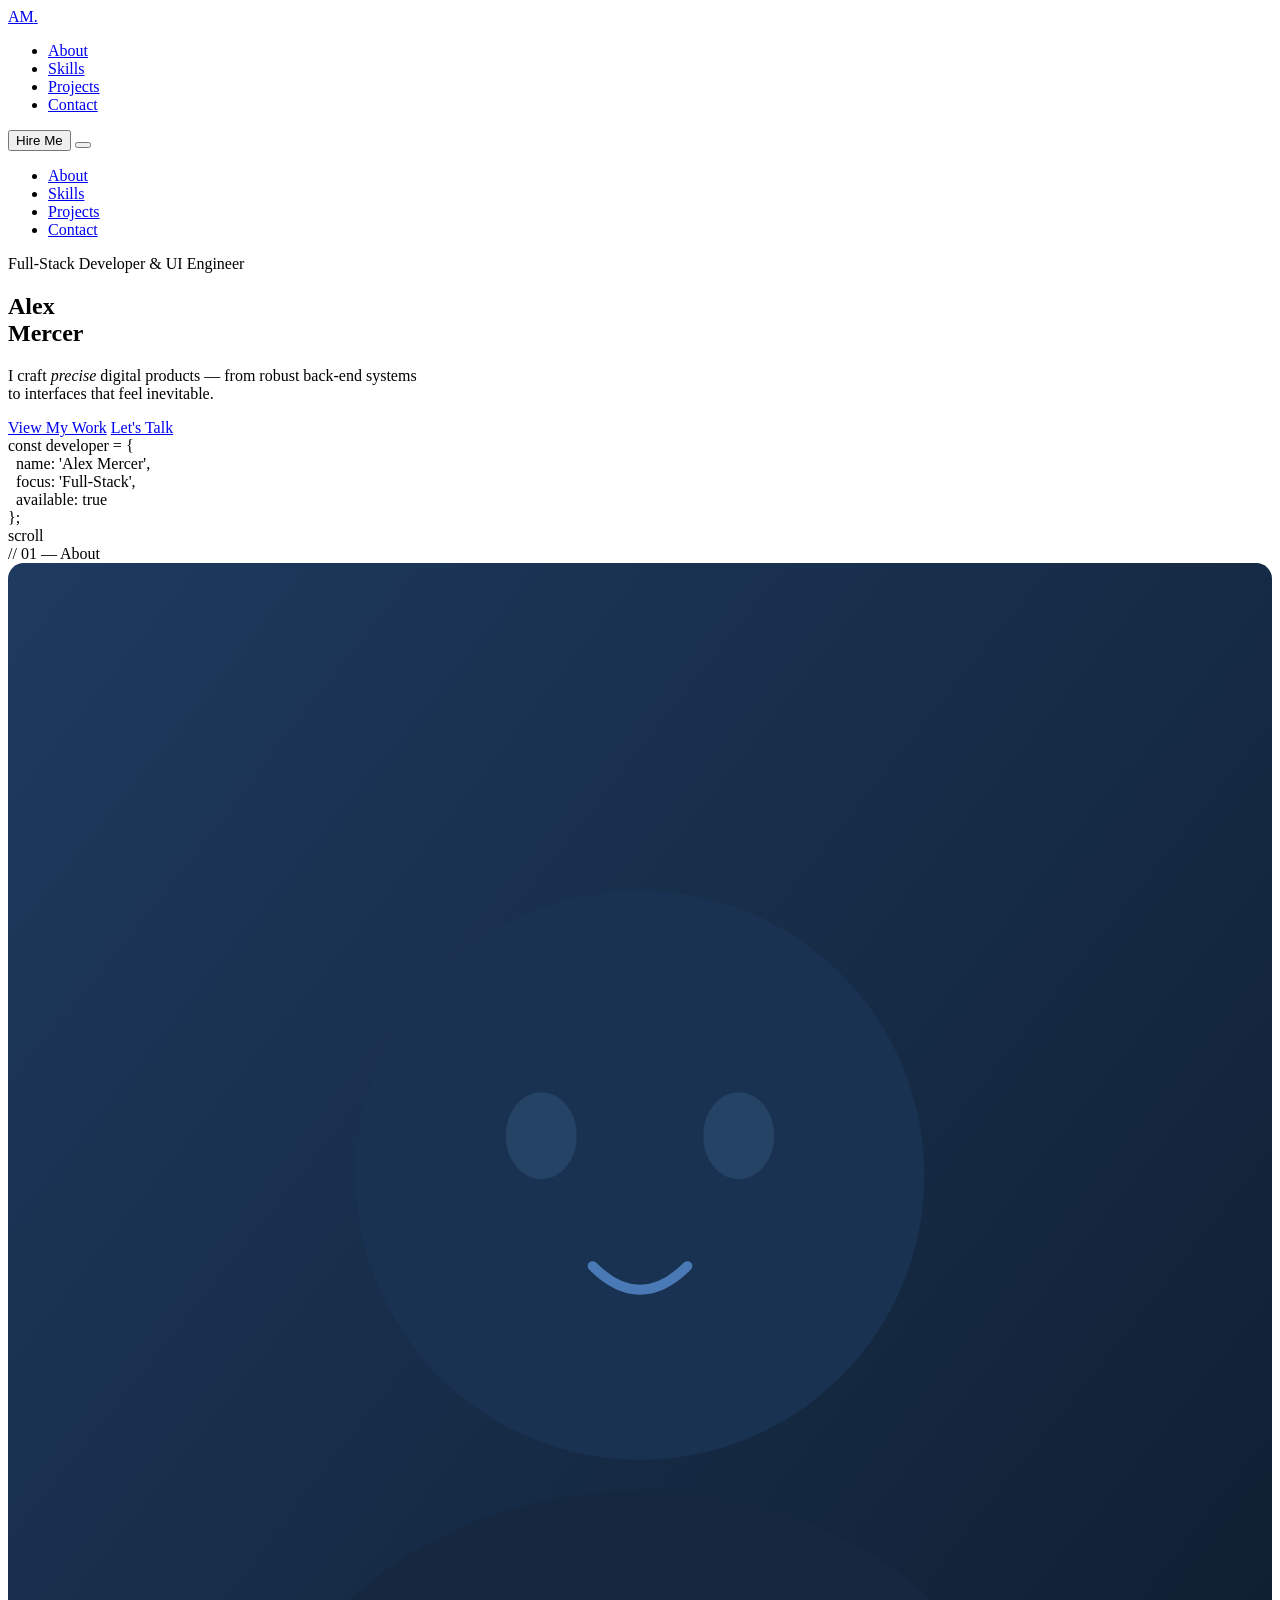
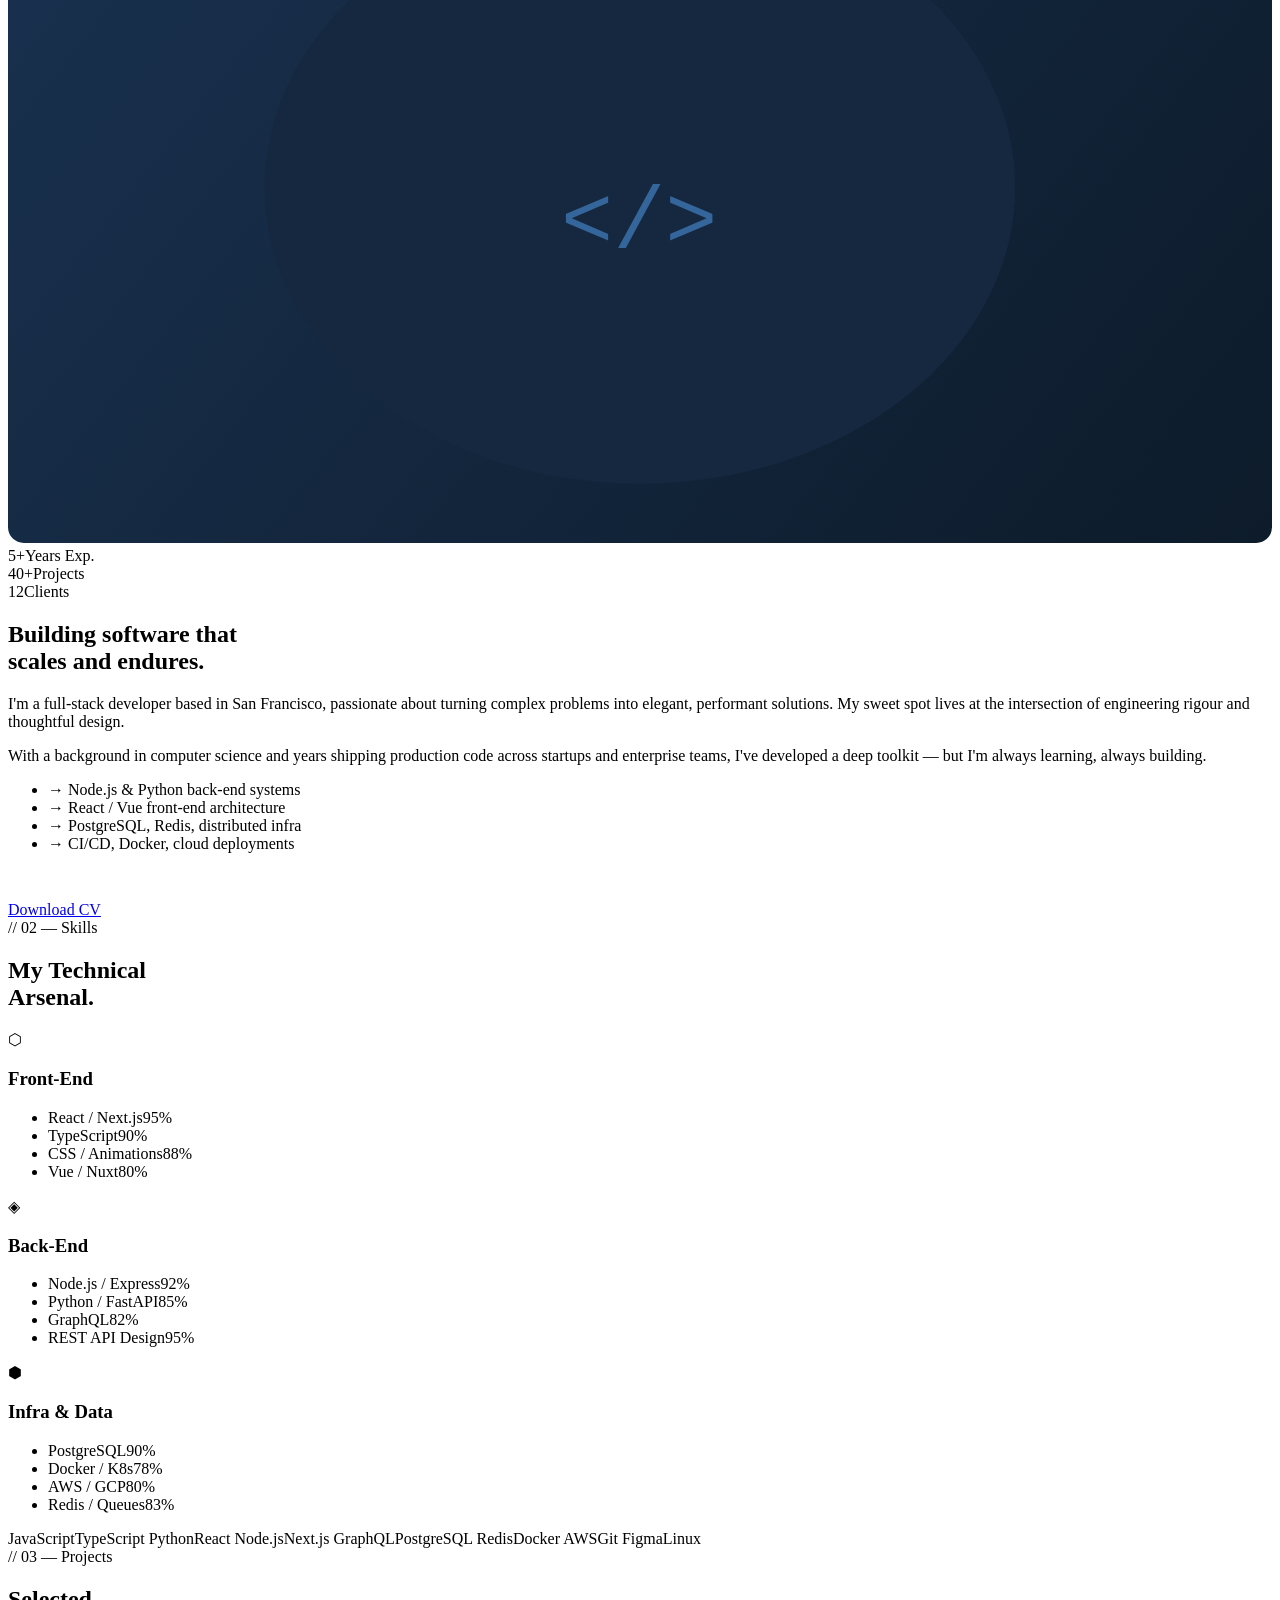
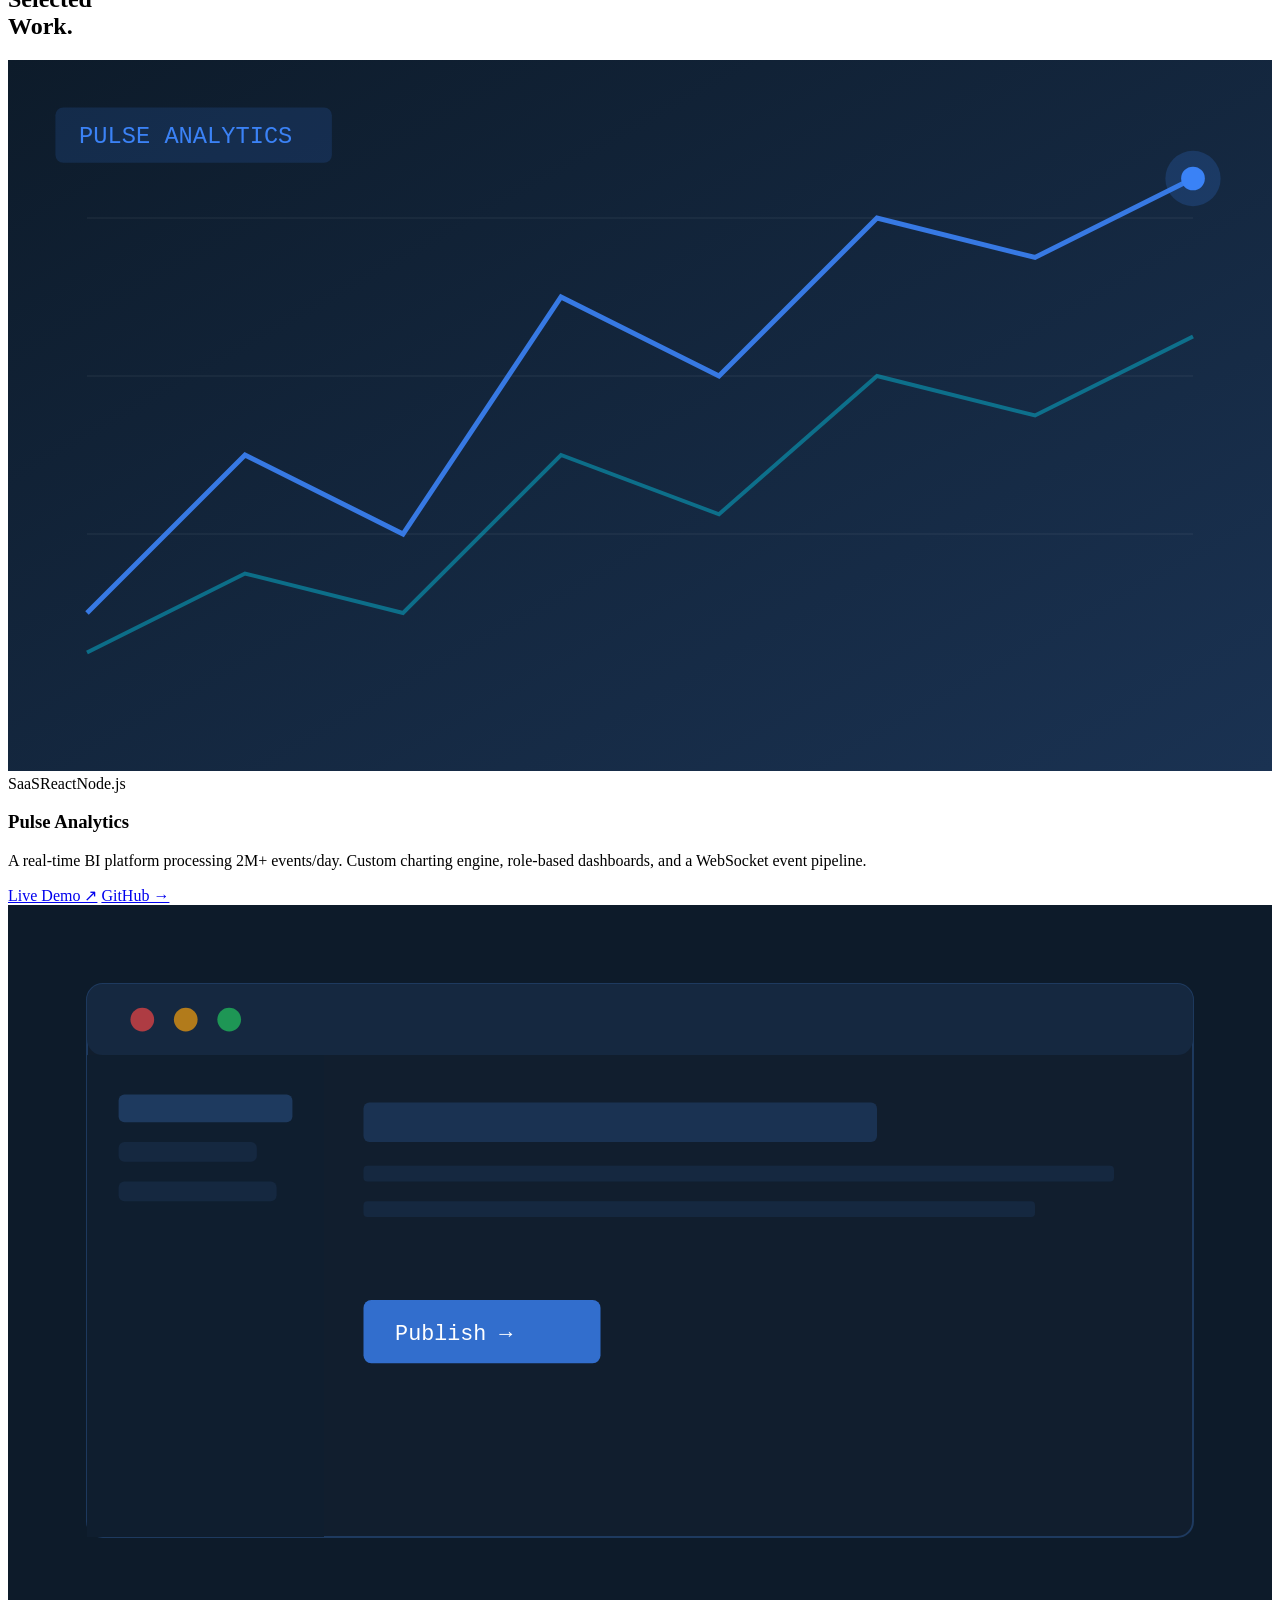
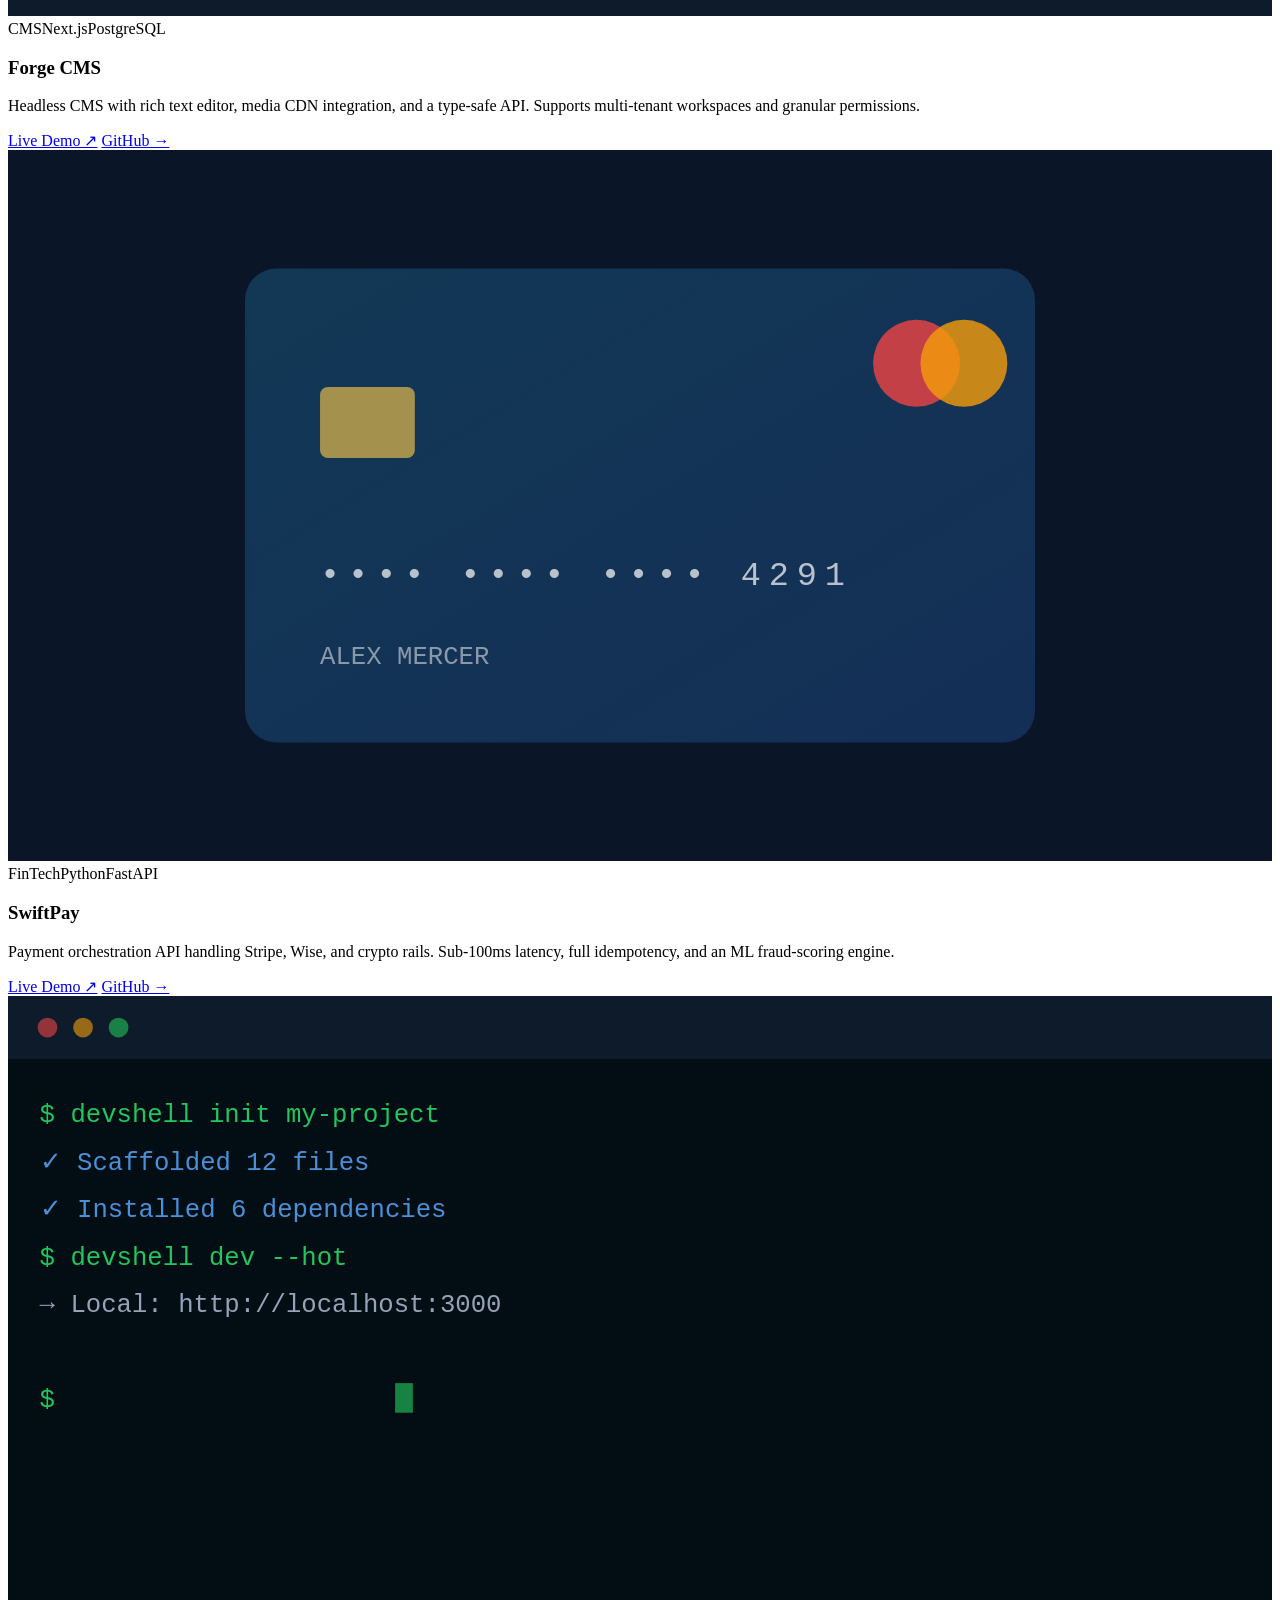
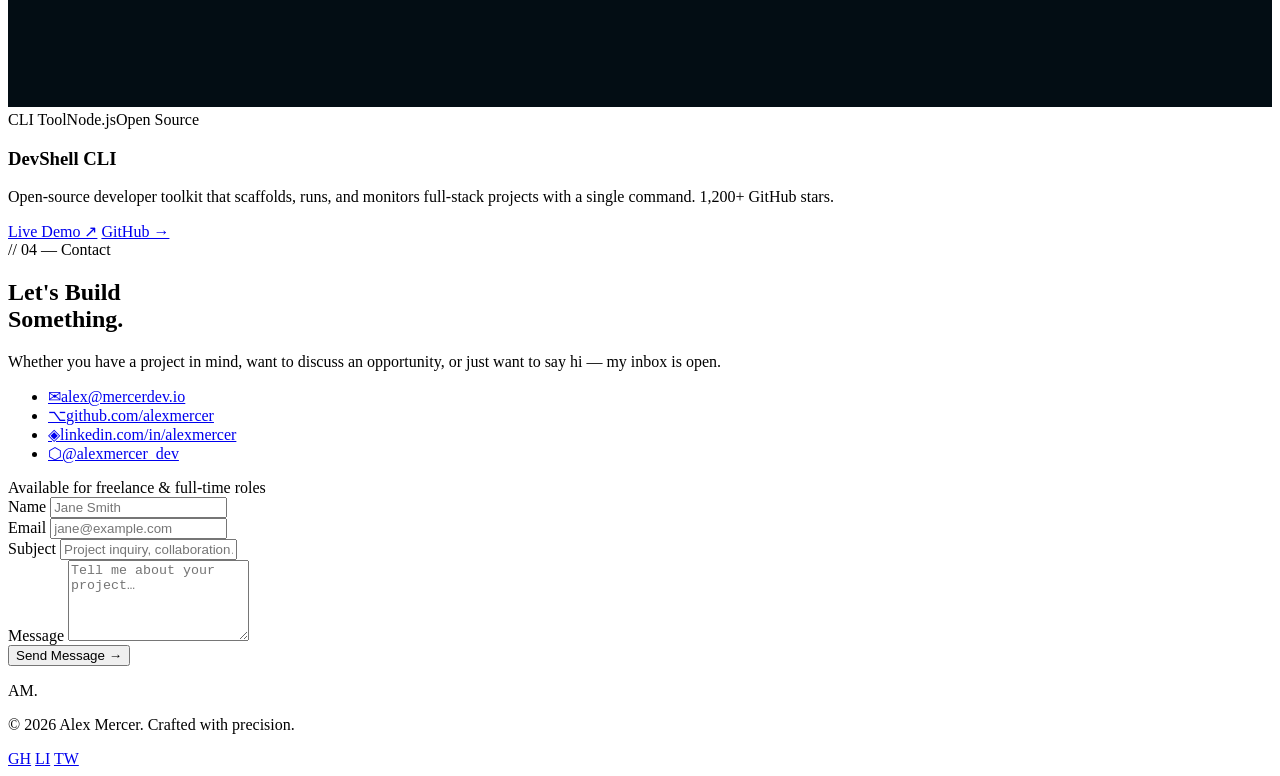
==== index.html @ 11e2f595 "Add files via upload" ====
<!DOCTYPE html>
<html lang="en">
<head>
  <meta charset="UTF-8" />
  <meta name="viewport" content="width=device-width, initial-scale=1.0" />
  <title>Alex Mercer — Full-Stack Developer</title>
  <link rel="stylesheet" href="style.css" />
  <!-- Google Fonts: Syne (display) + DM Mono (code accent) + DM Sans (body) -->
  <link rel="preconnect" href="https://fonts.googleapis.com" />
  <link rel="preconnect" href="https://fonts.gstatic.com" crossorigin />
  <link href="https://fonts.googleapis.com/css2?family=Syne:wght@400;700;800&family=DM+Mono:wght@400;500&family=DM+Sans:ital,opsz,wght@0,9..40,300;0,9..40,400;0,9..40,500;1,9..40,300&display=swap" rel="stylesheet" />
</head>
<body>

  <!-- ═══════════════════════ NAVBAR ═══════════════════════ -->
  <header class="navbar" id="navbar" role="banner">
    <a href="#hero" class="nav-logo" aria-label="Home">AM<span class="dot">.</span></a>
    <nav role="navigation" aria-label="Primary">
      <ul class="nav-links">
        <li><a href="#about">About</a></li>
        <li><a href="#skills">Skills</a></li>
        <li><a href="#projects">Projects</a></li>
        <li><a href="#contact">Contact</a></li>
      </ul>
    </nav>
    <button class="nav-cta" onclick="document.getElementById('contact').scrollIntoView({behavior:'smooth'})">Hire Me</button>
    <button class="hamburger" id="hamburger" aria-label="Toggle menu" aria-expanded="false">
      <span></span><span></span><span></span>
    </button>
  </header>

  <!-- Mobile nav overlay -->
  <nav class="mobile-nav" id="mobileNav" aria-hidden="true">
    <ul>
      <li><a href="#about" class="mobile-link">About</a></li>
      <li><a href="#skills" class="mobile-link">Skills</a></li>
      <li><a href="#projects" class="mobile-link">Projects</a></li>
      <li><a href="#contact" class="mobile-link">Contact</a></li>
    </ul>
  </nav>


  <!-- ═══════════════════════ HERO ═══════════════════════ -->
  <section class="hero" id="hero" aria-label="Introduction">
    <div class="orb orb-1" aria-hidden="true"></div>
    <div class="orb orb-2" aria-hidden="true"></div>
    <div class="grid-overlay" aria-hidden="true"></div>

    <div class="hero-content">
      <p class="hero-eyebrow reveal">Full-Stack Developer &amp; UI Engineer</p>
      <h1 class="hero-name reveal">Alex<br /><span class="name-accent">Mercer</span></h1>
      <p class="hero-tagline reveal">
        I craft <em>precise</em> digital products — from robust back-end systems<br class="br-lg" />
        to interfaces that feel inevitable.
      </p>
      <div class="hero-actions reveal">
        <a href="#projects" class="btn btn-primary">View My Work</a>
        <a href="#contact" class="btn btn-ghost">Let's Talk</a>
      </div>
    </div>

    <!-- Floating code decoration -->
    <div class="hero-code reveal" aria-hidden="true">
      <span class="code-kw">const</span> developer <span class="code-op">=</span> {<br />
      &nbsp;&nbsp;name<span class="code-op">:</span> <span class="code-str">'Alex Mercer'</span>,<br />
      &nbsp;&nbsp;focus<span class="code-op">:</span> <span class="code-str">'Full-Stack'</span>,<br />
      &nbsp;&nbsp;available<span class="code-op">:</span> <span class="code-bool">true</span><br />
      };
    </div>

    <div class="scroll-hint reveal" aria-hidden="true">
      <span>scroll</span>
      <div class="scroll-line"></div>
    </div>
  </section>


  <!-- ═══════════════════════ ABOUT ═══════════════════════ -->
  <section class="section about" id="about" aria-label="About Me">
    <div class="container">
      <div class="section-label reveal">// 01 — About</div>
      <div class="about-grid">

        <!-- Portrait column -->
        <div class="about-portrait reveal">
          <div class="portrait-frame">
            <svg viewBox="0 0 320 400" xmlns="http://www.w3.org/2000/svg" aria-hidden="true">
              <defs>
                <linearGradient id="pgrd" x1="0%" y1="0%" x2="100%" y2="100%">
                  <stop offset="0%" stop-color="#1e3a5f"/>
                  <stop offset="100%" stop-color="#0d1b2a"/>
                </linearGradient>
              </defs>
              <rect width="320" height="400" fill="url(#pgrd)" rx="4"/>
              <ellipse cx="160" cy="310" rx="95" ry="75" fill="#152840"/>
              <circle cx="160" cy="155" r="72" fill="#1a3252"/>
              <ellipse cx="135" cy="145" rx="9" ry="11" fill="#2a4a6e" opacity=".7"/>
              <ellipse cx="185" cy="145" rx="9" ry="11" fill="#2a4a6e" opacity=".7"/>
              <path d="M148 178 Q160 190 172 178" stroke="#4a7ab5" stroke-width="2.5" fill="none" stroke-linecap="round"/>
              <text x="140" y="325" font-family="monospace" font-size="22" fill="#4a90d9" opacity=".6">&lt;/&gt;</text>
            </svg>
          </div>
          <div class="stat-chips">
            <div class="chip reveal"><span class="chip-num">5+</span><span class="chip-label">Years Exp.</span></div>
            <div class="chip reveal"><span class="chip-num">40+</span><span class="chip-label">Projects</span></div>
            <div class="chip reveal"><span class="chip-num">12</span><span class="chip-label">Clients</span></div>
          </div>
        </div>

        <!-- Text column -->
        <div class="about-text">
          <h2 class="section-heading reveal">Building software that<br /><span class="gradient-text">scales and endures.</span></h2>
          <p class="body-text reveal">
            I'm a full-stack developer based in San Francisco, passionate about turning complex problems into elegant, performant solutions. My sweet spot lives at the intersection of engineering rigour and thoughtful design.
          </p>
          <p class="body-text reveal">
            With a background in computer science and years shipping production code across startups and enterprise teams, I've developed a deep toolkit — but I'm always learning, always building.
          </p>
          <ul class="about-list reveal">
            <li><span class="list-arrow">→</span> Node.js &amp; Python back-end systems</li>
            <li><span class="list-arrow">→</span> React / Vue front-end architecture</li>
            <li><span class="list-arrow">→</span> PostgreSQL, Redis, distributed infra</li>
            <li><span class="list-arrow">→</span> CI/CD, Docker, cloud deployments</li>
          </ul>
          <a href="#" class="btn btn-primary reveal" style="margin-top:2rem;display:inline-flex;">Download CV</a>
        </div>
      </div>
    </div>
  </section>


  <!-- ═══════════════════════ SKILLS ═══════════════════════ -->
  <section class="section skills" id="skills" aria-label="Skills">
    <div class="container">
      <div class="section-label reveal">// 02 — Skills</div>
      <h2 class="section-heading reveal">My Technical<br /><span class="gradient-text">Arsenal.</span></h2>

      <div class="skills-grid">
        <!-- Front-End -->
        <article class="skill-card reveal">
          <div class="skill-card-icon" aria-hidden="true">⬡</div>
          <h3 class="skill-card-title">Front-End</h3>
          <ul class="skill-bars">
            <li class="bar-item">
              <div class="bar-meta"><span>React / Next.js</span><span>95%</span></div>
              <div class="bar-track"><div class="bar-fill" data-width="95"></div></div>
            </li>
            <li class="bar-item">
              <div class="bar-meta"><span>TypeScript</span><span>90%</span></div>
              <div class="bar-track"><div class="bar-fill" data-width="90"></div></div>
            </li>
            <li class="bar-item">
              <div class="bar-meta"><span>CSS / Animations</span><span>88%</span></div>
              <div class="bar-track"><div class="bar-fill" data-width="88"></div></div>
            </li>
            <li class="bar-item">
              <div class="bar-meta"><span>Vue / Nuxt</span><span>80%</span></div>
              <div class="bar-track"><div class="bar-fill" data-width="80"></div></div>
            </li>
          </ul>
        </article>

        <!-- Back-End -->
        <article class="skill-card reveal">
          <div class="skill-card-icon" aria-hidden="true">◈</div>
          <h3 class="skill-card-title">Back-End</h3>
          <ul class="skill-bars">
            <li class="bar-item">
              <div class="bar-meta"><span>Node.js / Express</span><span>92%</span></div>
              <div class="bar-track"><div class="bar-fill" data-width="92"></div></div>
            </li>
            <li class="bar-item">
              <div class="bar-meta"><span>Python / FastAPI</span><span>85%</span></div>
              <div class="bar-track"><div class="bar-fill" data-width="85"></div></div>
            </li>
            <li class="bar-item">
              <div class="bar-meta"><span>GraphQL</span><span>82%</span></div>
              <div class="bar-track"><div class="bar-fill" data-width="82"></div></div>
            </li>
            <li class="bar-item">
              <div class="bar-meta"><span>REST API Design</span><span>95%</span></div>
              <div class="bar-track"><div class="bar-fill" data-width="95"></div></div>
            </li>
          </ul>
        </article>

        <!-- Infra -->
        <article class="skill-card reveal">
          <div class="skill-card-icon" aria-hidden="true">⬢</div>
          <h3 class="skill-card-title">Infra &amp; Data</h3>
          <ul class="skill-bars">
            <li class="bar-item">
              <div class="bar-meta"><span>PostgreSQL</span><span>90%</span></div>
              <div class="bar-track"><div class="bar-fill" data-width="90"></div></div>
            </li>
            <li class="bar-item">
              <div class="bar-meta"><span>Docker / K8s</span><span>78%</span></div>
              <div class="bar-track"><div class="bar-fill" data-width="78"></div></div>
            </li>
            <li class="bar-item">
              <div class="bar-meta"><span>AWS / GCP</span><span>80%</span></div>
              <div class="bar-track"><div class="bar-fill" data-width="80"></div></div>
            </li>
            <li class="bar-item">
              <div class="bar-meta"><span>Redis / Queues</span><span>83%</span></div>
              <div class="bar-track"><div class="bar-fill" data-width="83"></div></div>
            </li>
          </ul>
        </article>
      </div>

      <div class="tech-tags reveal">
        <span class="tag">JavaScript</span><span class="tag">TypeScript</span>
        <span class="tag">Python</span><span class="tag">React</span>
        <span class="tag">Node.js</span><span class="tag">Next.js</span>
        <span class="tag">GraphQL</span><span class="tag">PostgreSQL</span>
        <span class="tag">Redis</span><span class="tag">Docker</span>
        <span class="tag">AWS</span><span class="tag">Git</span>
        <span class="tag">Figma</span><span class="tag">Linux</span>
      </div>
    </div>
  </section>


  <!-- ═══════════════════════ PROJECTS ═══════════════════════ -->
  <section class="section projects" id="projects" aria-label="Projects">
    <div class="container">
      <div class="section-label reveal">// 03 — Projects</div>
      <h2 class="section-heading reveal">Selected<br /><span class="gradient-text">Work.</span></h2>

      <div class="projects-grid">

        <!-- Project 1 — Featured -->
        <article class="project-card project-featured reveal">
          <div class="project-img" aria-hidden="true">
            <svg viewBox="0 0 640 360" xmlns="http://www.w3.org/2000/svg">
              <defs>
                <linearGradient id="g1" x1="0%" y1="0%" x2="100%" y2="100%">
                  <stop offset="0%" stop-color="#0d1b2a"/><stop offset="100%" stop-color="#1a3252"/>
                </linearGradient>
              </defs>
              <rect width="640" height="360" fill="url(#g1)"/>
              <line x1="40" y1="80" x2="600" y2="80" stroke="#fff" stroke-width=".4" opacity=".1"/>
              <line x1="40" y1="160" x2="600" y2="160" stroke="#fff" stroke-width=".4" opacity=".1"/>
              <line x1="40" y1="240" x2="600" y2="240" stroke="#fff" stroke-width=".4" opacity=".1"/>
              <polyline points="40,280 120,200 200,240 280,120 360,160 440,80 520,100 600,60" fill="none" stroke="#3b82f6" stroke-width="2.5" opacity=".9"/>
              <polyline points="40,300 120,260 200,280 280,200 360,230 440,160 520,180 600,140" fill="none" stroke="#06b6d4" stroke-width="2" opacity=".5"/>
              <circle cx="600" cy="60" r="6" fill="#3b82f6"/>
              <circle cx="600" cy="60" r="14" fill="#3b82f6" opacity=".2"/>
              <rect x="24" y="24" width="140" height="28" rx="4" fill="#3b82f6" opacity=".15"/>
              <text x="36" y="42" font-family="monospace" font-size="12" fill="#3b82f6">PULSE ANALYTICS</text>
            </svg>
          </div>
          <div class="project-body">
            <div class="project-meta">
              <span class="project-tag">SaaS</span><span class="project-tag">React</span><span class="project-tag">Node.js</span>
            </div>
            <h3 class="project-title">Pulse Analytics</h3>
            <p class="project-desc">A real-time BI platform processing 2M+ events/day. Custom charting engine, role-based dashboards, and a WebSocket event pipeline.</p>
            <div class="project-links">
              <a href="#" class="project-link">Live Demo ↗</a>
              <a href="#" class="project-link project-link-ghost">GitHub →</a>
            </div>
          </div>
        </article>

        <!-- Project 2 -->
        <article class="project-card reveal">
          <div class="project-img" aria-hidden="true">
            <svg viewBox="0 0 640 360" xmlns="http://www.w3.org/2000/svg">
              <rect width="640" height="360" fill="#0d1b2a"/>
              <rect x="40" y="40" width="560" height="280" rx="8" fill="#111e2e" stroke="#1e3a5f" stroke-width="1"/>
              <rect x="40" y="40" width="560" height="36" rx="8" fill="#152840"/>
              <circle cx="68" cy="58" r="6" fill="#ef4444" opacity=".7"/>
              <circle cx="90" cy="58" r="6" fill="#f59e0b" opacity=".7"/>
              <circle cx="112" cy="58" r="6" fill="#22c55e" opacity=".7"/>
              <rect x="40" y="76" width="120" height="244" fill="#0f1e2f"/>
              <rect x="56" y="96" width="88" height="14" rx="3" fill="#1e3a5f"/>
              <rect x="56" y="120" width="70" height="10" rx="3" fill="#152840"/>
              <rect x="56" y="140" width="80" height="10" rx="3" fill="#152840"/>
              <rect x="180" y="100" width="260" height="20" rx="3" fill="#1a3252"/>
              <rect x="180" y="132" width="380" height="8" rx="2" fill="#152840"/>
              <rect x="180" y="150" width="340" height="8" rx="2" fill="#152840"/>
              <rect x="180" y="200" width="120" height="32" rx="4" fill="#3b82f6" opacity=".8"/>
              <text x="196" y="220" font-family="monospace" font-size="11" fill="white">Publish →</text>
            </svg>
          </div>
          <div class="project-body">
            <div class="project-meta">
              <span class="project-tag">CMS</span><span class="project-tag">Next.js</span><span class="project-tag">PostgreSQL</span>
            </div>
            <h3 class="project-title">Forge CMS</h3>
            <p class="project-desc">Headless CMS with rich text editor, media CDN integration, and a type-safe API. Supports multi-tenant workspaces and granular permissions.</p>
            <div class="project-links">
              <a href="#" class="project-link">Live Demo ↗</a>
              <a href="#" class="project-link project-link-ghost">GitHub →</a>
            </div>
          </div>
        </article>

        <!-- Project 3 -->
        <article class="project-card reveal">
          <div class="project-img" aria-hidden="true">
            <svg viewBox="0 0 640 360" xmlns="http://www.w3.org/2000/svg">
              <defs>
                <linearGradient id="cg" x1="0%" y1="0%" x2="100%" y2="100%">
                  <stop offset="0%" stop-color="#22d3ee"/><stop offset="100%" stop-color="#3b82f6"/>
                </linearGradient>
              </defs>
              <rect width="640" height="360" fill="#0a1628"/>
              <rect x="120" y="60" width="400" height="240" rx="16" fill="#0f2340"/>
              <rect x="120" y="60" width="400" height="240" rx="16" fill="url(#cg)" opacity=".12"/>
              <rect x="158" y="120" width="48" height="36" rx="4" fill="#c8a84b" opacity=".8"/>
              <text x="158" y="220" font-family="monospace" font-size="17" fill="white" opacity=".7" letter-spacing="4">•••• •••• •••• 4291</text>
              <text x="158" y="260" font-family="monospace" font-size="13" fill="white" opacity=".5">ALEX MERCER</text>
              <circle cx="460" cy="108" r="22" fill="#ef4444" opacity=".8"/>
              <circle cx="484" cy="108" r="22" fill="#f59e0b" opacity=".8"/>
            </svg>
          </div>
          <div class="project-body">
            <div class="project-meta">
              <span class="project-tag">FinTech</span><span class="project-tag">Python</span><span class="project-tag">FastAPI</span>
            </div>
            <h3 class="project-title">SwiftPay</h3>
            <p class="project-desc">Payment orchestration API handling Stripe, Wise, and crypto rails. Sub-100ms latency, full idempotency, and an ML fraud-scoring engine.</p>
            <div class="project-links">
              <a href="#" class="project-link">Live Demo ↗</a>
              <a href="#" class="project-link project-link-ghost">GitHub →</a>
            </div>
          </div>
        </article>

        <!-- Project 4 -->
        <article class="project-card reveal">
          <div class="project-img" aria-hidden="true">
            <svg viewBox="0 0 640 360" xmlns="http://www.w3.org/2000/svg">
              <rect width="640" height="360" fill="#030d14"/>
              <rect x="0" y="0" width="640" height="32" fill="#0d1b2a"/>
              <circle cx="20" cy="16" r="5" fill="#ef4444" opacity=".6"/>
              <circle cx="38" cy="16" r="5" fill="#f59e0b" opacity=".6"/>
              <circle cx="56" cy="16" r="5" fill="#22c55e" opacity=".6"/>
              <text x="16" y="64" font-family="monospace" font-size="13" fill="#22c55e">$ devshell init my-project</text>
              <text x="16" y="88" font-family="monospace" font-size="13" fill="#4a90d9">✓ Scaffolded 12 files</text>
              <text x="16" y="112" font-family="monospace" font-size="13" fill="#4a90d9">✓ Installed 6 dependencies</text>
              <text x="16" y="136" font-family="monospace" font-size="13" fill="#22c55e">$ devshell dev --hot</text>
              <text x="16" y="160" font-family="monospace" font-size="13" fill="#94a3b8">  → Local: http://localhost:3000</text>
              <text x="16" y="208" font-family="monospace" font-size="13" fill="#22c55e">$ </text>
              <rect x="196" y="196" width="9" height="15" fill="#22c55e" opacity=".9">
                <animate attributeName="opacity" values="0;1;0" dur="1.2s" repeatCount="indefinite"/>
              </rect>
            </svg>
          </div>
          <div class="project-body">
            <div class="project-meta">
              <span class="project-tag">CLI Tool</span><span class="project-tag">Node.js</span><span class="project-tag">Open Source</span>
            </div>
            <h3 class="project-title">DevShell CLI</h3>
            <p class="project-desc">Open-source developer toolkit that scaffolds, runs, and monitors full-stack projects with a single command. 1,200+ GitHub stars.</p>
            <div class="project-links">
              <a href="#" class="project-link">Live Demo ↗</a>
              <a href="#" class="project-link project-link-ghost">GitHub →</a>
            </div>
          </div>
        </article>

      </div>
    </div>
  </section>


  <!-- ═══════════════════════ CONTACT ═══════════════════════ -->
  <section class="section contact" id="contact" aria-label="Contact">
    <div class="container">
      <div class="section-label reveal">// 04 — Contact</div>
      <h2 class="section-heading reveal">Let's Build<br /><span class="gradient-text">Something.</span></h2>

      <div class="contact-grid">
        <!-- Left info panel -->
        <div class="contact-info">
          <p class="body-text reveal">Whether you have a project in mind, want to discuss an opportunity, or just want to say hi — my inbox is open.</p>
          <ul class="contact-links reveal">
            <li><a href="mailto:alex@mercerdev.io" class="contact-link"><span class="contact-icon" aria-hidden="true">✉</span>alex@mercerdev.io</a></li>
            <li><a href="https://github.com" target="_blank" rel="noopener noreferrer" class="contact-link"><span class="contact-icon" aria-hidden="true">⌥</span>github.com/alexmercer</a></li>
            <li><a href="https://linkedin.com" target="_blank" rel="noopener noreferrer" class="contact-link"><span class="contact-icon" aria-hidden="true">◈</span>linkedin.com/in/alexmercer</a></li>
            <li><a href="https://twitter.com" target="_blank" rel="noopener noreferrer" class="contact-link"><span class="contact-icon" aria-hidden="true">⬡</span>@alexmercer_dev</a></li>
          </ul>
          <div class="availability reveal">
            <span class="avail-dot" aria-hidden="true"></span>
            Available for freelance &amp; full-time roles
          </div>
        </div>

        <!-- Contact form -->
        <div class="contact-form-wrap reveal">
          <form class="contact-form" id="contactForm" novalidate aria-label="Contact form">
            <div class="form-row">
              <div class="form-group">
                <label for="name">Name</label>
                <input type="text" id="name" name="name" placeholder="Jane Smith" autocomplete="name" required />
              </div>
              <div class="form-group">
                <label for="email">Email</label>
                <input type="email" id="email" name="email" placeholder="jane@example.com" autocomplete="email" required />
              </div>
            </div>
            <div class="form-group">
              <label for="subject">Subject</label>
              <input type="text" id="subject" name="subject" placeholder="Project inquiry, collaboration…" />
            </div>
            <div class="form-group">
              <label for="message">Message</label>
              <textarea id="message" name="message" rows="5" placeholder="Tell me about your project…" required></textarea>
            </div>
            <button type="submit" class="btn btn-primary form-submit">
              Send Message <span class="btn-arrow">→</span>
            </button>
            <p class="form-success" id="formSuccess" role="alert" aria-live="polite"></p>
          </form>
        </div>
      </div>
    </div>
  </section>


  <!-- ═══════════════════════ FOOTER ═══════════════════════ -->
  <footer class="footer" role="contentinfo">
    <div class="container footer-inner">
      <span class="nav-logo">AM<span class="dot">.</span></span>
      <p class="footer-copy">© 2026 Alex Mercer. Crafted with precision.</p>
      <div class="footer-socials">
        <a href="https://github.com" target="_blank" rel="noopener noreferrer" aria-label="GitHub">GH</a>
        <a href="https://linkedin.com" target="_blank" rel="noopener noreferrer" aria-label="LinkedIn">LI</a>
        <a href="https://twitter.com" target="_blank" rel="noopener noreferrer" aria-label="Twitter">TW</a>
      </div>
    </div>
  </footer>

  <script src="script.js"></script>
</body>
</html>
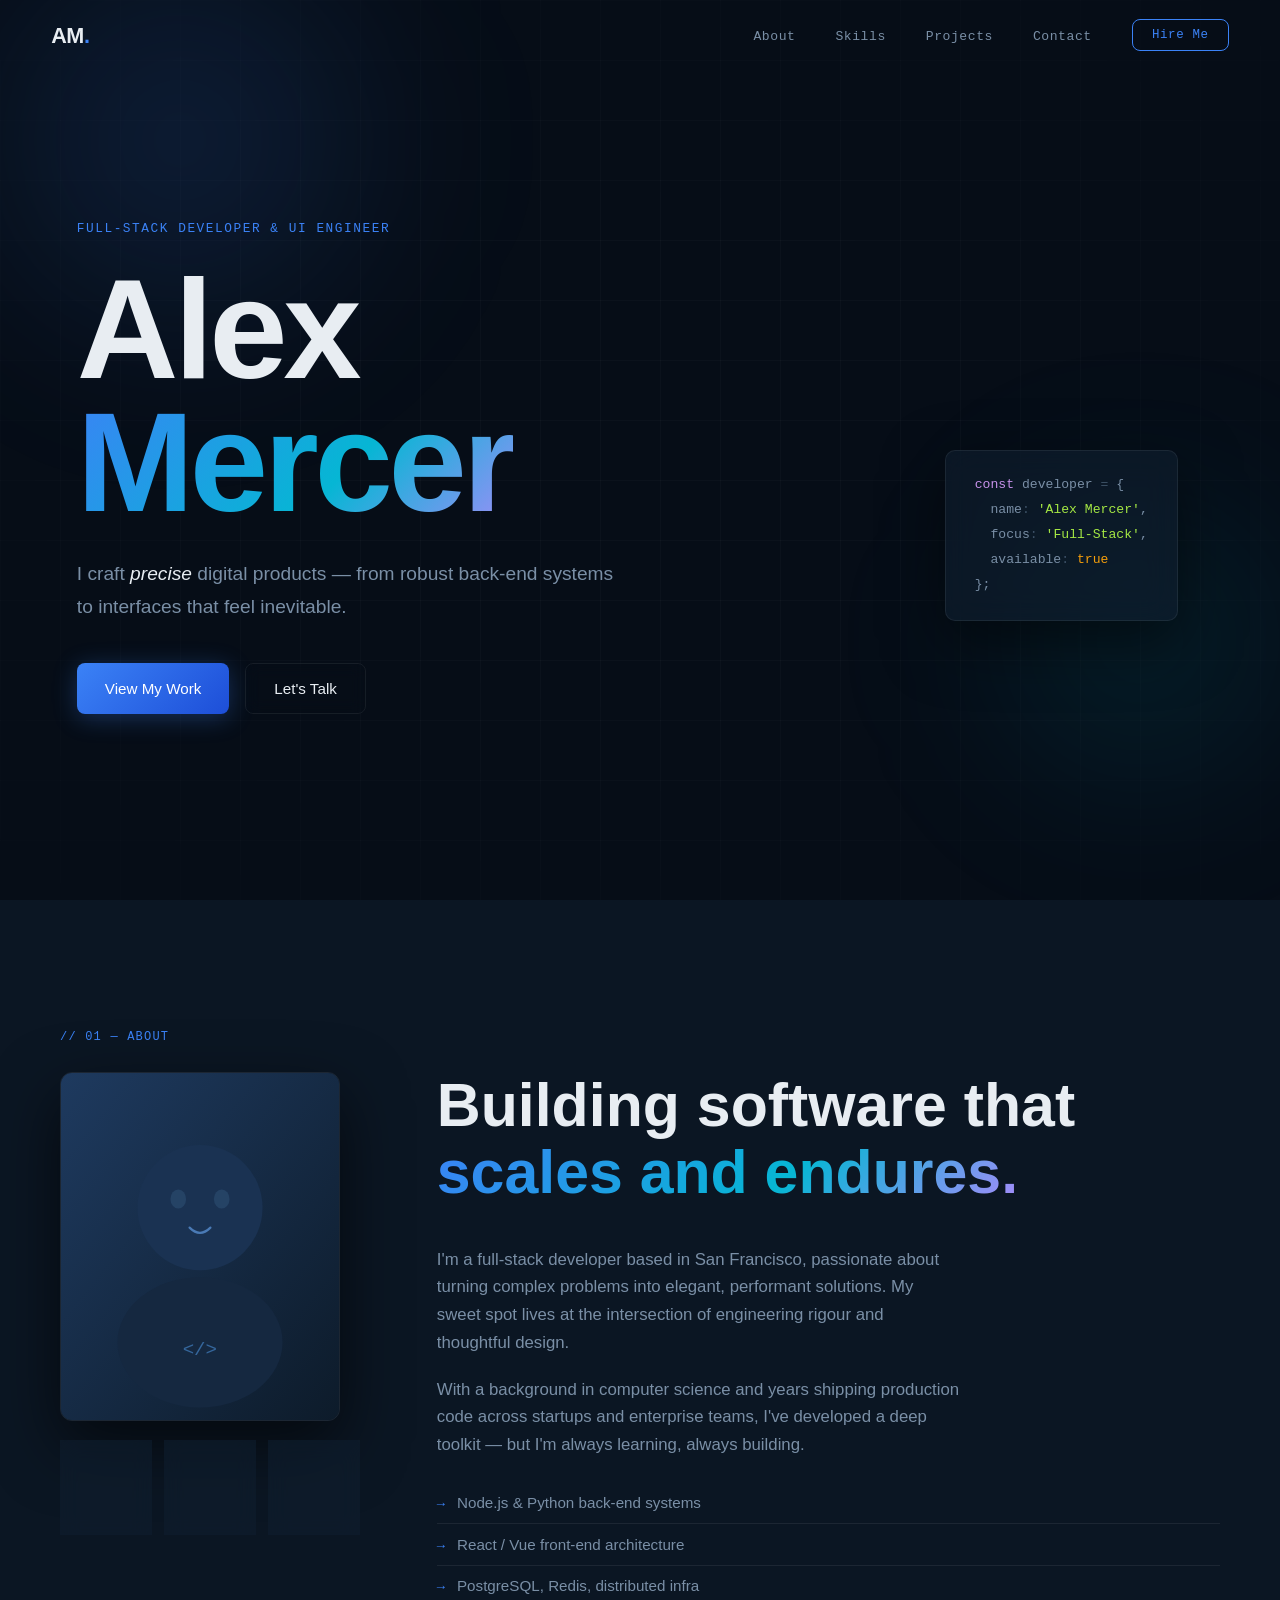
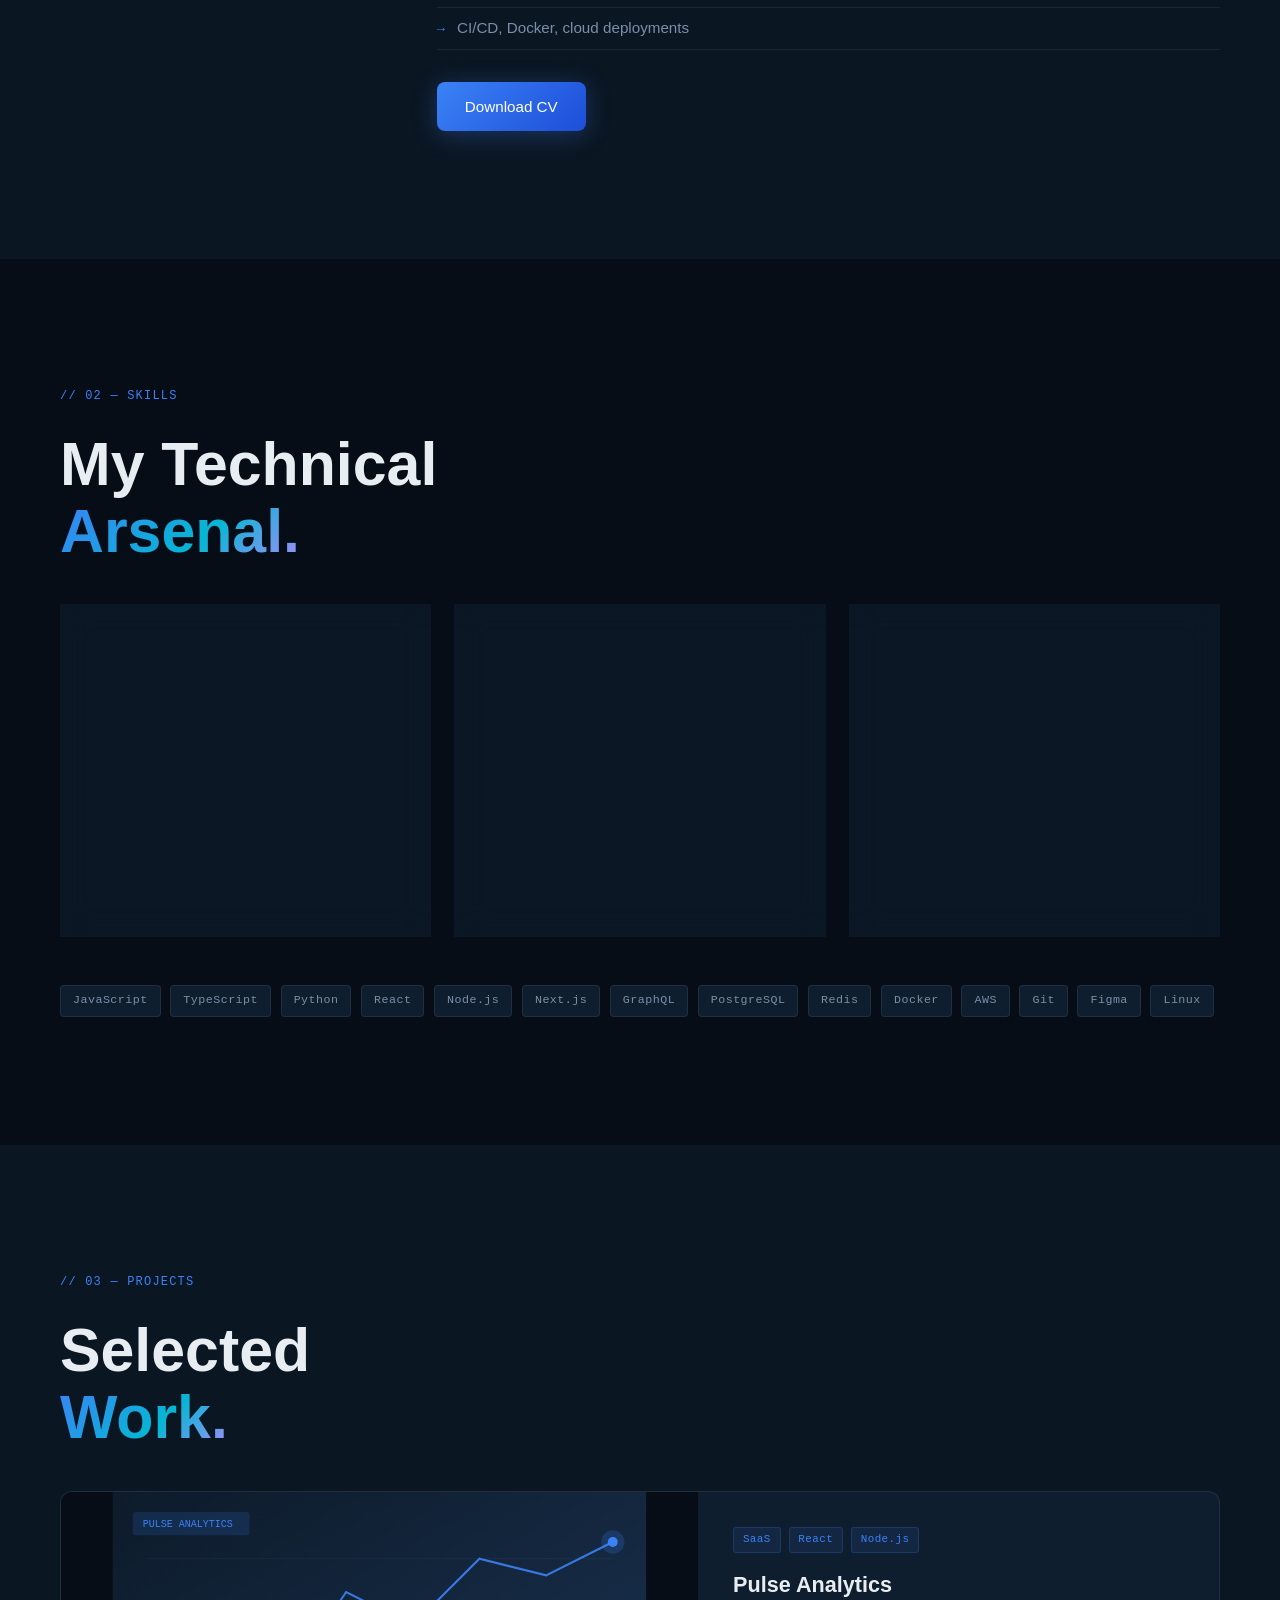
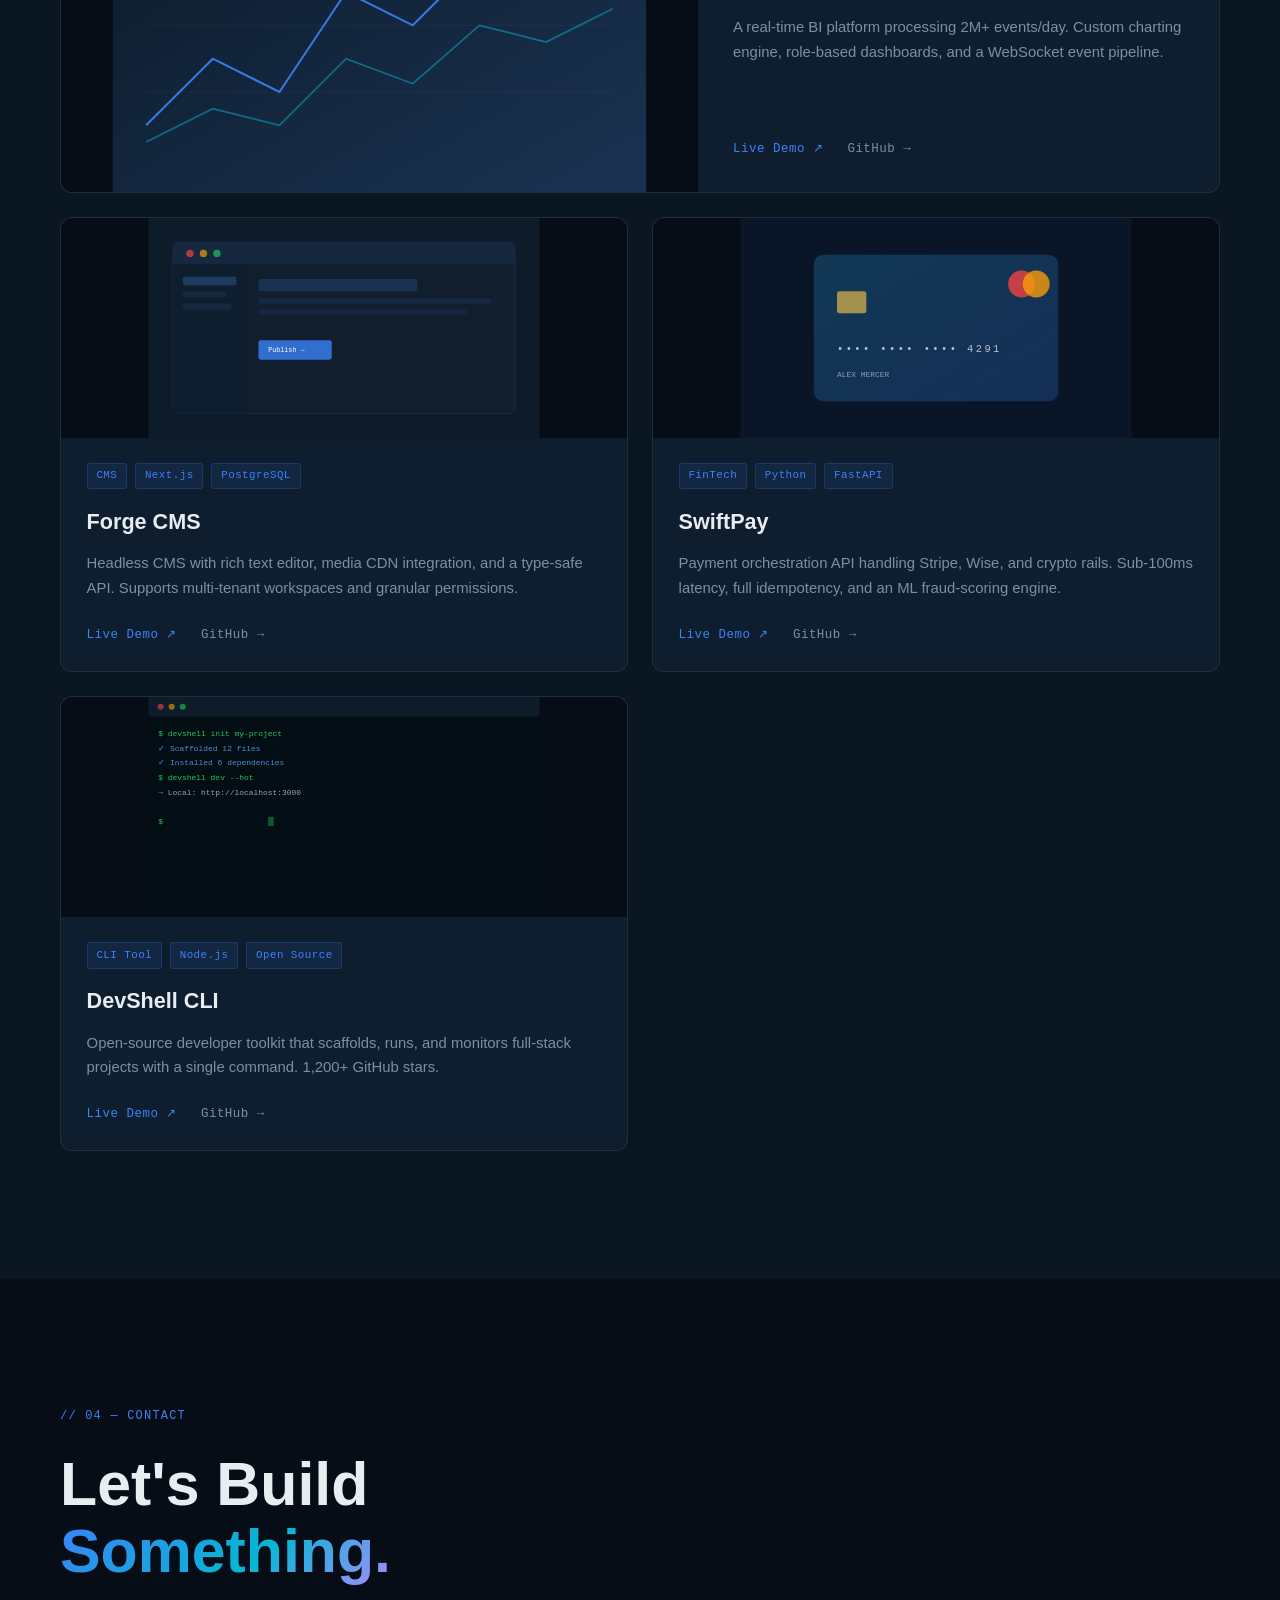
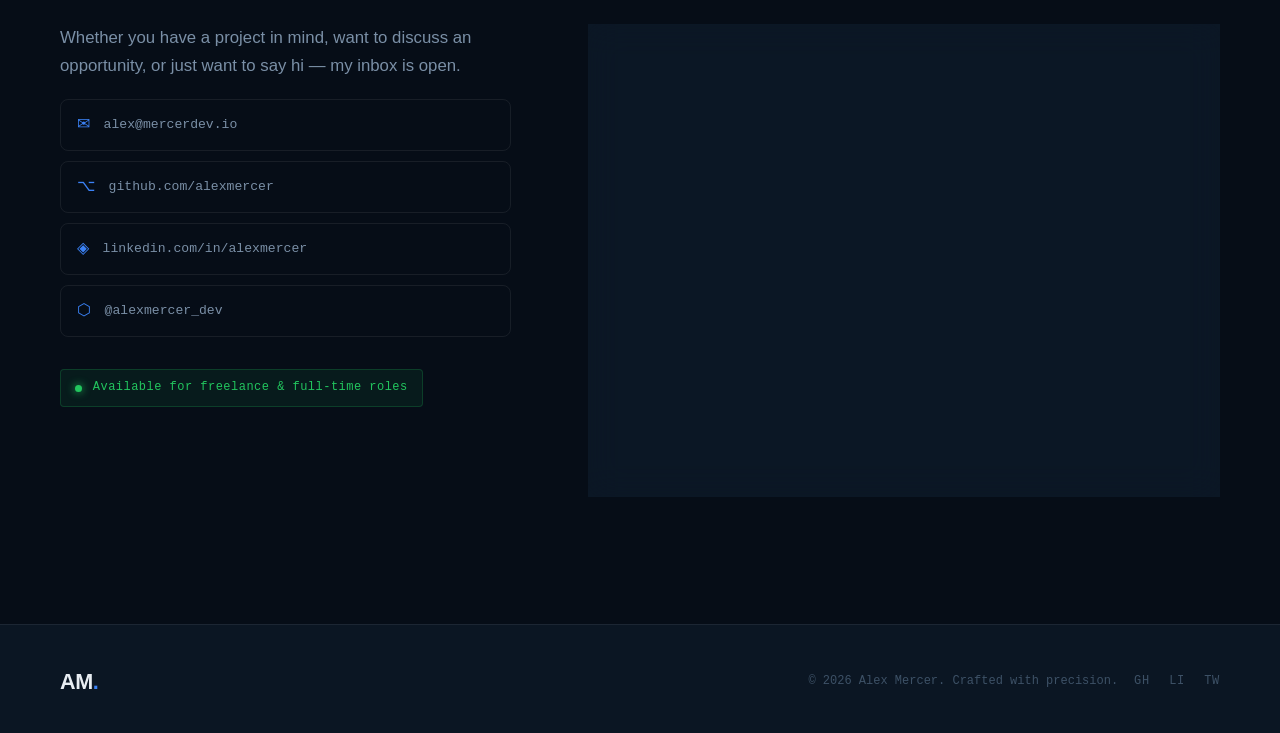
==== commit 7f68a5fe: "Update index.html" ====
--- a/index.html
+++ b/index.html
@@ -3,7 +3,7 @@
 <head>
   <meta charset="UTF-8" />
   <meta name="viewport" content="width=device-width, initial-scale=1.0" />
-  <title>Alex Mercer — Full-Stack Developer</title>
+  <title>Gyllenkaal — Full-Stack Developer</title>
   <link rel="stylesheet" href="style.css" />
   <!-- Google Fonts: Syne (display) + DM Mono (code accent) + DM Sans (body) -->
   <link rel="preconnect" href="https://fonts.googleapis.com" />
--- a/style.css
+++ b/style.css
@@ -0,0 +1,882 @@
+/* ════════════════════════════════════════════════════════
+   PORTFOLIO — STYLE.CSS
+   Theme: Cold steel dark | Syne + DM Mono + DM Sans
+   ════════════════════════════════════════════════════════ */
+
+/* ─── RESET & BASE ─────────────────────────────────────── */
+*, *::before, *::after { box-sizing: border-box; margin: 0; padding: 0; }
+
+:root {
+  /* Palette */
+  --bg:           #060d17;
+  --bg-2:         #0b1623;
+  --bg-card:      #0f1e2f;
+  --bg-glass:     rgba(15, 30, 47, 0.6);
+  --border:       rgba(255,255,255,0.07);
+  --border-hover: rgba(59,130,246,0.4);
+
+  --text-primary:   #e8edf2;
+  --text-secondary: #7a8fa6;
+  --text-muted:     #3d5166;
+
+  --accent:       #3b82f6;       /* electric blue */
+  --accent-2:     #06b6d4;       /* cyan */
+  --accent-warm:  #f59e0b;       /* amber */
+  --green:        #22c55e;
+
+  /* Gradients */
+  --grad-text:    linear-gradient(135deg, #3b82f6 0%, #06b6d4 60%, #a78bfa 100%);
+  --grad-btn:     linear-gradient(135deg, #3b82f6 0%, #1d4ed8 100%);
+  --grad-bar:     linear-gradient(90deg, #3b82f6, #06b6d4);
+
+  /* Type */
+  --font-display: 'Syne', sans-serif;
+  --font-mono:    'DM Mono', monospace;
+  --font-body:    'DM Sans', sans-serif;
+
+  /* Spacing */
+  --section-pad: clamp(5rem, 10vw, 9rem);
+  --radius:      8px;
+
+  /* Transitions */
+  --ease: cubic-bezier(.25,.46,.45,.94);
+  --ease-out: cubic-bezier(.16,1,.3,1);
+}
+
+html { scroll-behavior: smooth; font-size: 16px; }
+
+body {
+  font-family: var(--font-body);
+  background: var(--bg);
+  color: var(--text-primary);
+  line-height: 1.65;
+  overflow-x: hidden;
+  -webkit-font-smoothing: antialiased;
+}
+
+/* Custom scrollbar */
+::-webkit-scrollbar { width: 5px; }
+::-webkit-scrollbar-track { background: var(--bg); }
+::-webkit-scrollbar-thumb { background: #1e3a5f; border-radius: 4px; }
+::-webkit-scrollbar-thumb:hover { background: var(--accent); }
+
+/* Selection */
+::selection { background: rgba(59,130,246,.25); color: var(--text-primary); }
+
+/* ─── UTILITIES ─────────────────────────────────────────── */
+.container {
+  width: min(1160px, 92%);
+  margin: 0 auto;
+}
+
+.section { padding: var(--section-pad) 0; }
+
+.section-label {
+  font-family: var(--font-mono);
+  font-size: .75rem;
+  color: var(--accent);
+  letter-spacing: .1em;
+  text-transform: uppercase;
+  margin-bottom: 1.5rem;
+  opacity: .9;
+}
+
+.section-heading {
+  font-family: var(--font-display);
+  font-size: clamp(2.2rem, 5vw, 3.8rem);
+  font-weight: 800;
+  line-height: 1.1;
+  margin-bottom: 2.5rem;
+  color: var(--text-primary);
+}
+
+.gradient-text {
+  background: var(--grad-text);
+  -webkit-background-clip: text;
+  -webkit-text-fill-color: transparent;
+  background-clip: text;
+}
+
+.body-text {
+  font-size: 1.05rem;
+  color: var(--text-secondary);
+  max-width: 56ch;
+  margin-bottom: 1.2rem;
+  font-weight: 300;
+}
+
+/* ─── BUTTONS ────────────────────────────────────────────── */
+.btn {
+  display: inline-flex;
+  align-items: center;
+  gap: .5rem;
+  padding: .75rem 1.75rem;
+  border-radius: var(--radius);
+  font-family: var(--font-body);
+  font-size: .95rem;
+  font-weight: 500;
+  text-decoration: none;
+  cursor: pointer;
+  border: none;
+  transition: transform .22s var(--ease), box-shadow .22s var(--ease), background .22s;
+}
+
+.btn-primary {
+  background: var(--grad-btn);
+  color: #fff;
+  box-shadow: 0 4px 24px rgba(59,130,246,.3);
+}
+.btn-primary:hover {
+  transform: translateY(-2px);
+  box-shadow: 0 8px 32px rgba(59,130,246,.45);
+}
+.btn-primary:active { transform: translateY(0); }
+
+.btn-ghost {
+  background: transparent;
+  color: var(--text-primary);
+  border: 1px solid var(--border);
+  backdrop-filter: blur(8px);
+}
+.btn-ghost:hover {
+  border-color: var(--accent);
+  color: var(--accent);
+  background: rgba(59,130,246,.07);
+  transform: translateY(-2px);
+}
+
+/* ─── SCROLL REVEAL ──────────────────────────────────────── */
+.reveal {
+  opacity: 0;
+  transform: translateY(28px);
+  transition: opacity .7s var(--ease-out), transform .7s var(--ease-out);
+}
+.reveal.visible {
+  opacity: 1;
+  transform: translateY(0);
+}
+
+
+/* ════════════════════════════════════════════════════════
+   NAVBAR
+   ════════════════════════════════════════════════════════ */
+.navbar {
+  position: fixed;
+  top: 0; left: 0; right: 0;
+  z-index: 100;
+  display: flex;
+  align-items: center;
+  padding: 1.1rem clamp(1.5rem, 4vw, 3.5rem);
+  background: transparent;
+  transition: background .4s, backdrop-filter .4s, border-bottom .4s;
+}
+.navbar.scrolled {
+  background: rgba(6,13,23,.85);
+  backdrop-filter: blur(20px);
+  -webkit-backdrop-filter: blur(20px);
+  border-bottom: 1px solid var(--border);
+}
+
+.nav-logo {
+  font-family: var(--font-display);
+  font-size: 1.35rem;
+  font-weight: 800;
+  color: var(--text-primary);
+  text-decoration: none;
+  letter-spacing: -.02em;
+  margin-right: auto;
+}
+.nav-logo .dot { color: var(--accent); }
+
+.nav-links {
+  list-style: none;
+  display: flex;
+  gap: 2.5rem;
+  margin-right: 2.5rem;
+}
+.nav-links a {
+  font-family: var(--font-mono);
+  font-size: .82rem;
+  color: var(--text-secondary);
+  text-decoration: none;
+  letter-spacing: .04em;
+  transition: color .2s;
+}
+.nav-links a:hover { color: var(--text-primary); }
+
+.nav-cta {
+  font-family: var(--font-mono);
+  font-size: .78rem;
+  padding: .5rem 1.2rem;
+  background: transparent;
+  border: 1px solid var(--accent);
+  color: var(--accent);
+  border-radius: var(--radius);
+  cursor: pointer;
+  transition: background .2s, color .2s;
+  letter-spacing: .05em;
+}
+.nav-cta:hover { background: var(--accent); color: #fff; }
+
+/* Hamburger */
+.hamburger {
+  display: none;
+  flex-direction: column;
+  gap: 5px;
+  background: none;
+  border: none;
+  cursor: pointer;
+  padding: 4px;
+  margin-left: 1rem;
+}
+.hamburger span {
+  display: block;
+  width: 22px;
+  height: 2px;
+  background: var(--text-primary);
+  border-radius: 2px;
+  transition: transform .3s, opacity .3s;
+}
+.hamburger.open span:nth-child(1) { transform: translateY(7px) rotate(45deg); }
+.hamburger.open span:nth-child(2) { opacity: 0; }
+.hamburger.open span:nth-child(3) { transform: translateY(-7px) rotate(-45deg); }
+
+/* Mobile nav */
+.mobile-nav {
+  display: none;
+  position: fixed;
+  inset: 0;
+  z-index: 90;
+  background: rgba(6,13,23,.97);
+  backdrop-filter: blur(20px);
+  flex-direction: column;
+  justify-content: center;
+  align-items: center;
+}
+.mobile-nav.open { display: flex; }
+.mobile-nav ul { list-style: none; text-align: center; }
+.mobile-nav li { margin: 1.5rem 0; }
+.mobile-link {
+  font-family: var(--font-display);
+  font-size: 2.2rem;
+  font-weight: 700;
+  color: var(--text-primary);
+  text-decoration: none;
+  letter-spacing: -.02em;
+  transition: color .2s;
+}
+.mobile-link:hover { color: var(--accent); }
+
+@media (max-width: 768px) {
+  .nav-links, .nav-cta { display: none; }
+  .hamburger { display: flex; }
+}
+
+
+/* ════════════════════════════════════════════════════════
+   HERO
+   ════════════════════════════════════════════════════════ */
+.hero {
+  position: relative;
+  min-height: 100svh;
+  display: flex;
+  align-items: center;
+  padding: 7rem clamp(1.5rem, 6vw, 5rem) 5rem;
+  overflow: hidden;
+}
+
+/* Ambient orbs */
+.orb {
+  position: absolute;
+  border-radius: 50%;
+  filter: blur(80px);
+  pointer-events: none;
+}
+.orb-1 {
+  width: 520px; height: 520px;
+  top: -120px; left: -80px;
+  background: radial-gradient(circle, rgba(59,130,246,.18) 0%, transparent 70%);
+  animation: orbFloat 12s ease-in-out infinite;
+}
+.orb-2 {
+  width: 400px; height: 400px;
+  bottom: 60px; right: -60px;
+  background: radial-gradient(circle, rgba(6,182,212,.14) 0%, transparent 70%);
+  animation: orbFloat 16s ease-in-out infinite reverse;
+}
+@keyframes orbFloat {
+  0%,100% { transform: translate(0,0) scale(1); }
+  50%      { transform: translate(20px,-30px) scale(1.05); }
+}
+
+/* Grid overlay */
+.grid-overlay {
+  position: absolute;
+  inset: 0;
+  background-image:
+    linear-gradient(rgba(255,255,255,.025) 1px, transparent 1px),
+    linear-gradient(90deg, rgba(255,255,255,.025) 1px, transparent 1px);
+  background-size: 60px 60px;
+  mask-image: radial-gradient(ellipse 80% 80% at 50% 50%, black 30%, transparent 100%);
+}
+
+/* Hero text */
+.hero-content { position: relative; z-index: 1; max-width: 800px; }
+
+.hero-eyebrow {
+  font-family: var(--font-mono);
+  font-size: .8rem;
+  color: var(--accent);
+  letter-spacing: .12em;
+  text-transform: uppercase;
+  margin-bottom: 1.5rem;
+  transition-delay: .1s;
+}
+
+.hero-name {
+  font-family: var(--font-display);
+  font-size: clamp(4rem, 11vw, 9rem);
+  font-weight: 800;
+  line-height: .95;
+  letter-spacing: -.03em;
+  margin-bottom: 1.75rem;
+  transition-delay: .2s;
+}
+.name-accent {
+  background: var(--grad-text);
+  -webkit-background-clip: text;
+  -webkit-text-fill-color: transparent;
+  background-clip: text;
+}
+
+.hero-tagline {
+  font-size: clamp(1rem, 2vw, 1.2rem);
+  color: var(--text-secondary);
+  font-weight: 300;
+  max-width: 52ch;
+  margin-bottom: 2.5rem;
+  line-height: 1.7;
+  transition-delay: .3s;
+}
+.hero-tagline em { font-style: italic; color: var(--text-primary); }
+.br-lg { display: block; }
+
+.hero-actions {
+  display: flex;
+  gap: 1rem;
+  flex-wrap: wrap;
+  transition-delay: .4s;
+}
+
+/* Floating code block */
+.hero-code {
+  position: absolute;
+  right: clamp(2rem, 8vw, 9rem);
+  top: 50%;
+  transform: translateY(-50%);
+  background: var(--bg-glass);
+  border: 1px solid var(--border);
+  backdrop-filter: blur(16px);
+  -webkit-backdrop-filter: blur(16px);
+  border-radius: 10px;
+  padding: 1.4rem 1.8rem;
+  font-family: var(--font-mono);
+  font-size: .82rem;
+  line-height: 1.9;
+  color: var(--text-secondary);
+  box-shadow: 0 20px 60px rgba(0,0,0,.5);
+  transition-delay: .5s;
+}
+.code-kw  { color: #c792ea; }
+.code-op  { color: var(--text-muted); }
+.code-str { color: #a5e844; }
+.code-bool{ color: var(--accent-warm); }
+
+@media (max-width: 900px) { .hero-code { display: none; } }
+
+/* Scroll hint */
+.scroll-hint {
+  position: absolute;
+  bottom: 2.5rem;
+  left: clamp(1.5rem, 6vw, 5rem);
+  display: flex;
+  align-items: center;
+  gap: .8rem;
+  transition-delay: .6s;
+}
+.scroll-hint span {
+  font-family: var(--font-mono);
+  font-size: .7rem;
+  color: var(--text-muted);
+  letter-spacing: .12em;
+  text-transform: uppercase;
+}
+.scroll-line {
+  width: 40px;
+  height: 1px;
+  background: var(--text-muted);
+  position: relative;
+  overflow: hidden;
+}
+.scroll-line::after {
+  content: '';
+  position: absolute;
+  inset: 0;
+  background: var(--accent);
+  transform: translateX(-100%);
+  animation: scrollPulse 2.5s ease-in-out infinite;
+}
+@keyframes scrollPulse {
+  0%   { transform: translateX(-100%); }
+  50%  { transform: translateX(0); }
+  100% { transform: translateX(100%); }
+}
+
+
+/* ════════════════════════════════════════════════════════
+   ABOUT
+   ════════════════════════════════════════════════════════ */
+.about { background: var(--bg-2); }
+
+.about-grid {
+  display: grid;
+  grid-template-columns: 300px 1fr;
+  gap: clamp(3rem, 6vw, 6rem);
+  align-items: start;
+}
+@media (max-width: 860px) {
+  .about-grid { grid-template-columns: 1fr; }
+}
+
+/* Portrait */
+.about-portrait { position: relative; }
+
+.portrait-frame {
+  width: 100%;
+  max-width: 280px;
+  border-radius: 12px;
+  overflow: hidden;
+  border: 1px solid var(--border);
+  box-shadow: 0 24px 64px rgba(0,0,0,.6);
+}
+.portrait-frame svg { width: 100%; display: block; }
+
+.stat-chips {
+  display: flex;
+  gap: .75rem;
+  margin-top: 1.2rem;
+  flex-wrap: wrap;
+}
+.chip {
+  background: var(--bg-glass);
+  border: 1px solid var(--border);
+  backdrop-filter: blur(10px);
+  border-radius: var(--radius);
+  padding: .6rem 1rem;
+  display: flex;
+  flex-direction: column;
+  align-items: center;
+  flex: 1;
+  min-width: 70px;
+  transition-delay: .1s;
+}
+.chip-num {
+  font-family: var(--font-display);
+  font-size: 1.4rem;
+  font-weight: 800;
+  color: var(--accent);
+}
+.chip-label {
+  font-family: var(--font-mono);
+  font-size: .65rem;
+  color: var(--text-muted);
+  letter-spacing: .06em;
+  text-align: center;
+  margin-top: 2px;
+}
+
+/* About text */
+.about-list {
+  list-style: none;
+  margin-top: 1.5rem;
+}
+.about-list li {
+  display: flex;
+  align-items: baseline;
+  gap: .75rem;
+  font-size: .95rem;
+  color: var(--text-secondary);
+  padding: .45rem 0;
+  border-bottom: 1px solid var(--border);
+}
+.list-arrow {
+  color: var(--accent);
+  font-family: var(--font-mono);
+  font-size: .85rem;
+  flex-shrink: 0;
+}
+
+
+/* ════════════════════════════════════════════════════════
+   SKILLS
+   ════════════════════════════════════════════════════════ */
+.skills { background: var(--bg); }
+
+.skills-grid {
+  display: grid;
+  grid-template-columns: repeat(3, 1fr);
+  gap: 1.5rem;
+  margin-bottom: 3rem;
+}
+@media (max-width: 960px) {
+  .skills-grid { grid-template-columns: 1fr; }
+}
+
+/* Skill card — glassmorphism */
+.skill-card {
+  background: var(--bg-glass);
+  border: 1px solid var(--border);
+  backdrop-filter: blur(16px);
+  -webkit-backdrop-filter: blur(16px);
+  border-radius: 12px;
+  padding: 2rem;
+  transition: border-color .3s, box-shadow .3s, transform .3s var(--ease);
+}
+.skill-card:hover {
+  border-color: var(--border-hover);
+  box-shadow: 0 0 40px rgba(59,130,246,.1);
+  transform: translateY(-4px);
+}
+
+.skill-card-icon {
+  font-size: 1.6rem;
+  color: var(--accent);
+  margin-bottom: 1rem;
+  line-height: 1;
+}
+.skill-card-title {
+  font-family: var(--font-display);
+  font-size: 1.1rem;
+  font-weight: 700;
+  color: var(--text-primary);
+  margin-bottom: 1.5rem;
+}
+
+/* Progress bars */
+.skill-bars { list-style: none; display: flex; flex-direction: column; gap: 1.1rem; }
+
+.bar-meta {
+  display: flex;
+  justify-content: space-between;
+  font-family: var(--font-mono);
+  font-size: .73rem;
+  color: var(--text-secondary);
+  margin-bottom: .4rem;
+}
+.bar-track {
+  height: 4px;
+  background: rgba(255,255,255,.07);
+  border-radius: 4px;
+  overflow: hidden;
+}
+.bar-fill {
+  height: 100%;
+  width: 0%;                     /* animated via JS */
+  background: var(--grad-bar);
+  border-radius: 4px;
+  transition: width 1.2s var(--ease-out);
+}
+
+/* Tech pill tags */
+.tech-tags {
+  display: flex;
+  flex-wrap: wrap;
+  gap: .6rem;
+}
+.tag {
+  font-family: var(--font-mono);
+  font-size: .73rem;
+  color: var(--text-secondary);
+  background: var(--bg-card);
+  border: 1px solid var(--border);
+  border-radius: 4px;
+  padding: .35rem .75rem;
+  letter-spacing: .04em;
+  transition: border-color .2s, color .2s;
+}
+.tag:hover { border-color: var(--accent); color: var(--accent); }
+
+
+/* ════════════════════════════════════════════════════════
+   PROJECTS
+   ════════════════════════════════════════════════════════ */
+.projects { background: var(--bg-2); }
+
+.projects-grid {
+  display: grid;
+  grid-template-columns: repeat(2, 1fr);
+  gap: 1.5rem;
+}
+@media (max-width: 820px) {
+  .projects-grid { grid-template-columns: 1fr; }
+}
+
+/* Project card */
+.project-card {
+  background: var(--bg-card);
+  border: 1px solid var(--border);
+  border-radius: 12px;
+  overflow: hidden;
+  display: flex;
+  flex-direction: column;
+  transition: border-color .3s, box-shadow .3s, transform .3s var(--ease);
+}
+.project-card:hover {
+  border-color: var(--border-hover);
+  box-shadow: 0 12px 48px rgba(59,130,246,.12);
+  transform: translateY(-5px);
+}
+
+/* Featured card spans full width */
+.project-featured {
+  grid-column: 1 / -1;
+  flex-direction: row;
+}
+.project-featured .project-img { flex: 0 0 55%; max-height: 300px; }
+.project-featured .project-body { padding: 2.2rem 2.2rem 2rem; }
+
+@media (max-width: 820px) {
+  .project-featured { flex-direction: column; }
+  .project-featured .project-img { max-height: 200px; }
+}
+
+.project-img {
+  overflow: hidden;
+  background: var(--bg);
+  max-height: 220px;
+}
+.project-img svg { width: 100%; height: 100%; display: block; object-fit: cover; }
+.project-img:hover svg { transform: scale(1.03); transition: transform .5s var(--ease); }
+
+.project-body { padding: 1.6rem; display: flex; flex-direction: column; flex: 1; }
+
+.project-meta { display: flex; gap: .5rem; flex-wrap: wrap; margin-bottom: .9rem; }
+.project-tag {
+  font-family: var(--font-mono);
+  font-size: .68rem;
+  color: var(--accent);
+  background: rgba(59,130,246,.1);
+  border: 1px solid rgba(59,130,246,.2);
+  border-radius: 3px;
+  padding: .2rem .55rem;
+  letter-spacing: .04em;
+}
+
+.project-title {
+  font-family: var(--font-display);
+  font-size: 1.35rem;
+  font-weight: 700;
+  color: var(--text-primary);
+  margin-bottom: .75rem;
+}
+
+.project-desc {
+  font-size: .93rem;
+  color: var(--text-secondary);
+  line-height: 1.65;
+  flex: 1;
+  margin-bottom: 1.5rem;
+}
+
+.project-links { display: flex; gap: 1.5rem; margin-top: auto; align-items: center; }
+
+.project-link {
+  font-family: var(--font-mono);
+  font-size: .78rem;
+  color: var(--accent);
+  text-decoration: none;
+  letter-spacing: .04em;
+  transition: color .2s;
+}
+.project-link:hover { color: var(--accent-2); }
+
+.project-link-ghost {
+  color: var(--text-secondary);
+}
+.project-link-ghost:hover { color: var(--text-primary); }
+
+
+/* ════════════════════════════════════════════════════════
+   CONTACT
+   ════════════════════════════════════════════════════════ */
+.contact { background: var(--bg); }
+
+.contact-grid {
+  display: grid;
+  grid-template-columns: 1fr 1.4fr;
+  gap: clamp(3rem, 6vw, 6rem);
+  align-items: start;
+}
+@media (max-width: 840px) {
+  .contact-grid { grid-template-columns: 1fr; }
+}
+
+.contact-links {
+  list-style: none;
+  display: flex;
+  flex-direction: column;
+  gap: .6rem;
+  margin-bottom: 2rem;
+}
+.contact-link {
+  display: flex;
+  align-items: center;
+  gap: .85rem;
+  font-size: .95rem;
+  color: var(--text-secondary);
+  text-decoration: none;
+  padding: .75rem 1rem;
+  border: 1px solid var(--border);
+  border-radius: var(--radius);
+  transition: border-color .25s, color .25s, background .25s;
+  font-family: var(--font-mono);
+  font-size: .82rem;
+}
+.contact-link:hover {
+  border-color: var(--border-hover);
+  color: var(--text-primary);
+  background: rgba(59,130,246,.05);
+}
+.contact-icon {
+  font-size: 1rem;
+  color: var(--accent);
+  flex-shrink: 0;
+}
+
+/* Availability badge */
+.availability {
+  display: inline-flex;
+  align-items: center;
+  gap: .65rem;
+  font-family: var(--font-mono);
+  font-size: .75rem;
+  color: var(--green);
+  background: rgba(34,197,94,.08);
+  border: 1px solid rgba(34,197,94,.2);
+  border-radius: 4px;
+  padding: .5rem .9rem;
+  letter-spacing: .04em;
+}
+.avail-dot {
+  width: 7px; height: 7px;
+  border-radius: 50%;
+  background: var(--green);
+  box-shadow: 0 0 8px var(--green);
+  animation: pulse 2s infinite;
+  flex-shrink: 0;
+}
+@keyframes pulse {
+  0%,100% { box-shadow: 0 0 6px var(--green); }
+  50%      { box-shadow: 0 0 14px var(--green); }
+}
+
+/* Contact form */
+.contact-form-wrap {
+  background: var(--bg-glass);
+  border: 1px solid var(--border);
+  backdrop-filter: blur(16px);
+  -webkit-backdrop-filter: blur(16px);
+  border-radius: 12px;
+  padding: 2.2rem;
+}
+
+.form-row {
+  display: grid;
+  grid-template-columns: 1fr 1fr;
+  gap: 1.2rem;
+}
+@media (max-width: 560px) {
+  .form-row { grid-template-columns: 1fr; }
+}
+
+.form-group {
+  display: flex;
+  flex-direction: column;
+  gap: .4rem;
+  margin-bottom: 1.2rem;
+}
+.form-group label {
+  font-family: var(--font-mono);
+  font-size: .72rem;
+  color: var(--text-muted);
+  letter-spacing: .06em;
+  text-transform: uppercase;
+}
+.form-group input,
+.form-group textarea {
+  background: rgba(255,255,255,.04);
+  border: 1px solid var(--border);
+  border-radius: var(--radius);
+  color: var(--text-primary);
+  font-family: var(--font-body);
+  font-size: .92rem;
+  padding: .75rem 1rem;
+  transition: border-color .2s, box-shadow .2s;
+  resize: vertical;
+  outline: none;
+}
+.form-group input::placeholder,
+.form-group textarea::placeholder { color: var(--text-muted); }
+.form-group input:focus,
+.form-group textarea:focus {
+  border-color: var(--accent);
+  box-shadow: 0 0 0 3px rgba(59,130,246,.12);
+}
+
+.form-submit { width: 100%; justify-content: center; margin-top: .4rem; }
+.btn-arrow { transition: transform .2s; }
+.form-submit:hover .btn-arrow { transform: translateX(5px); }
+
+.form-success {
+  font-family: var(--font-mono);
+  font-size: .82rem;
+  color: var(--green);
+  text-align: center;
+  margin-top: .8rem;
+  min-height: 1.2em;
+}
+
+
+/* ════════════════════════════════════════════════════════
+   FOOTER
+   ════════════════════════════════════════════════════════ */
+.footer {
+  background: var(--bg-2);
+  border-top: 1px solid var(--border);
+  padding: 2.4rem 0;
+}
+.footer-inner {
+  display: flex;
+  align-items: center;
+  justify-content: space-between;
+  flex-wrap: wrap;
+  gap: 1rem;
+}
+.footer-copy {
+  font-family: var(--font-mono);
+  font-size: .75rem;
+  color: var(--text-muted);
+}
+.footer-socials {
+  display: flex;
+  gap: 1.2rem;
+}
+.footer-socials a {
+  font-family: var(--font-mono);
+  font-size: .75rem;
+  color: var(--text-muted);
+  text-decoration: none;
+  letter-spacing: .06em;
+  transition: color .2s;
+}
+.footer-socials a:hover { color: var(--accent); }
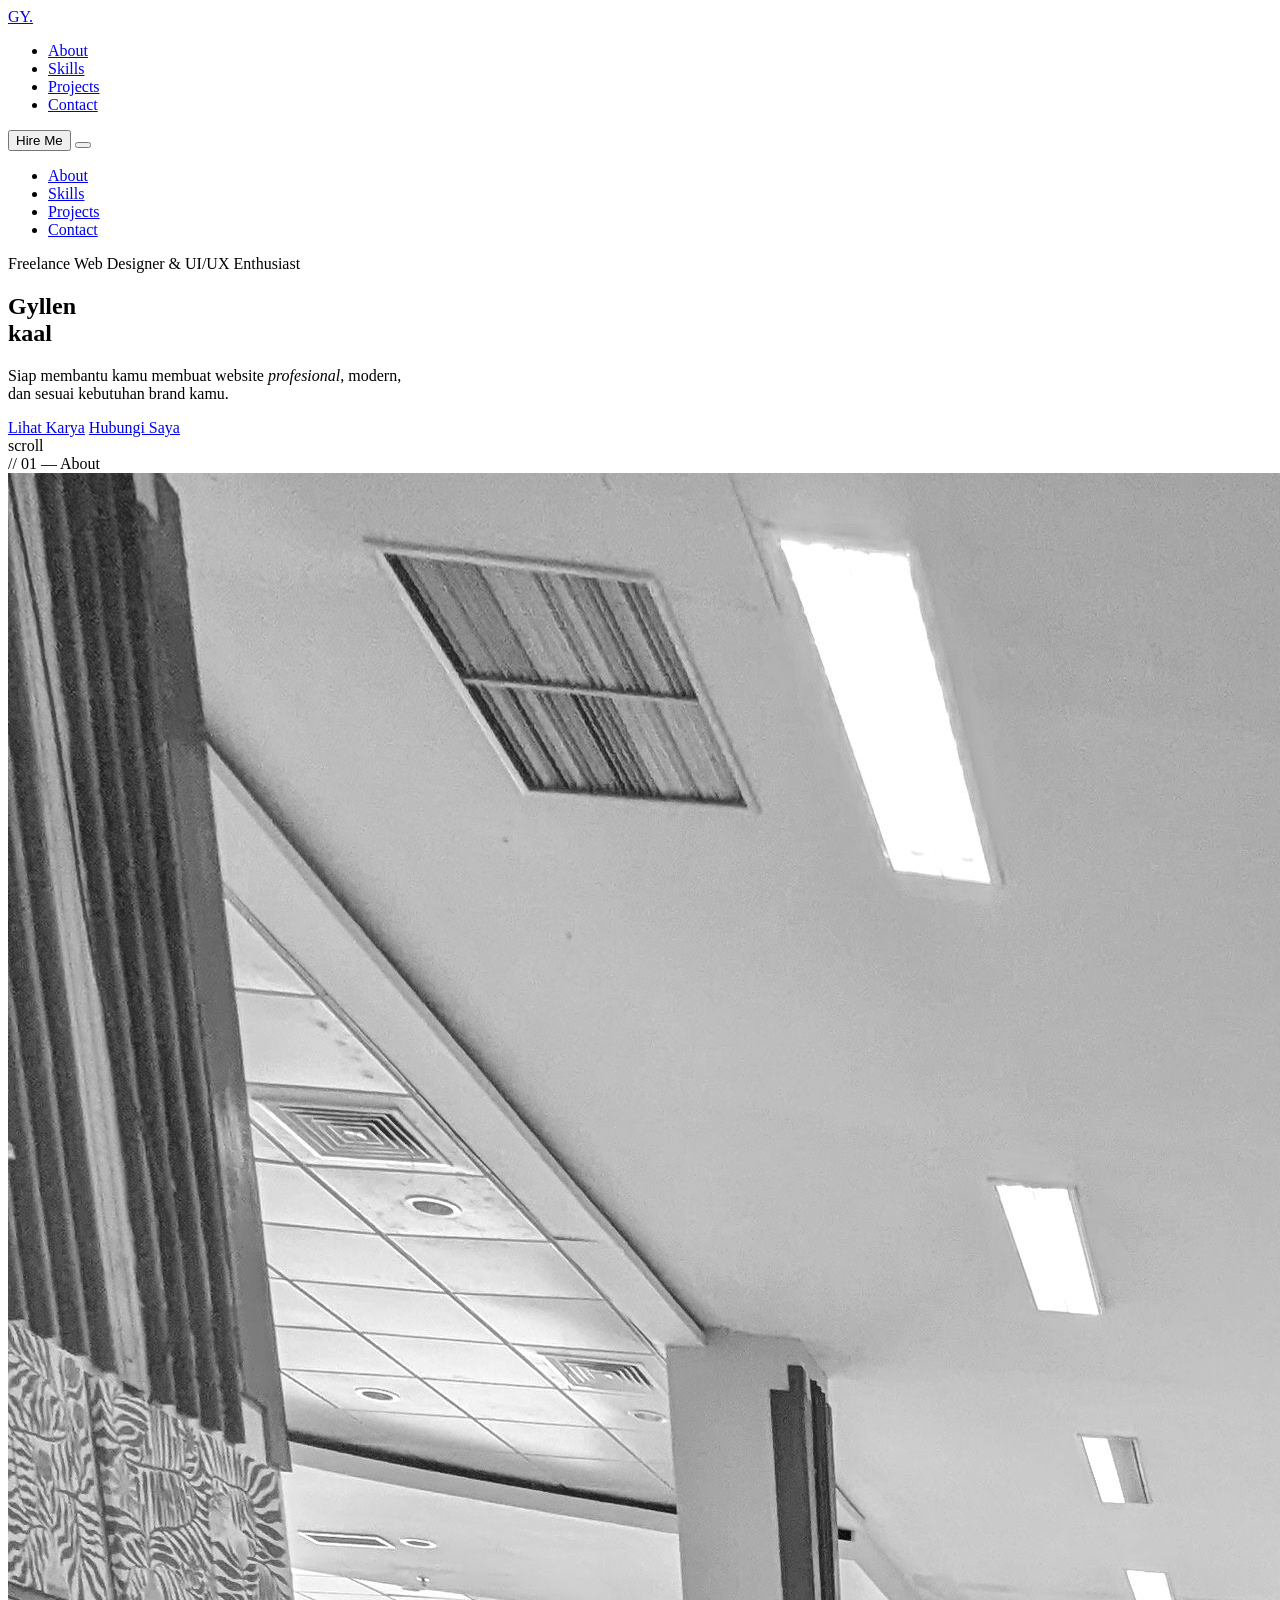
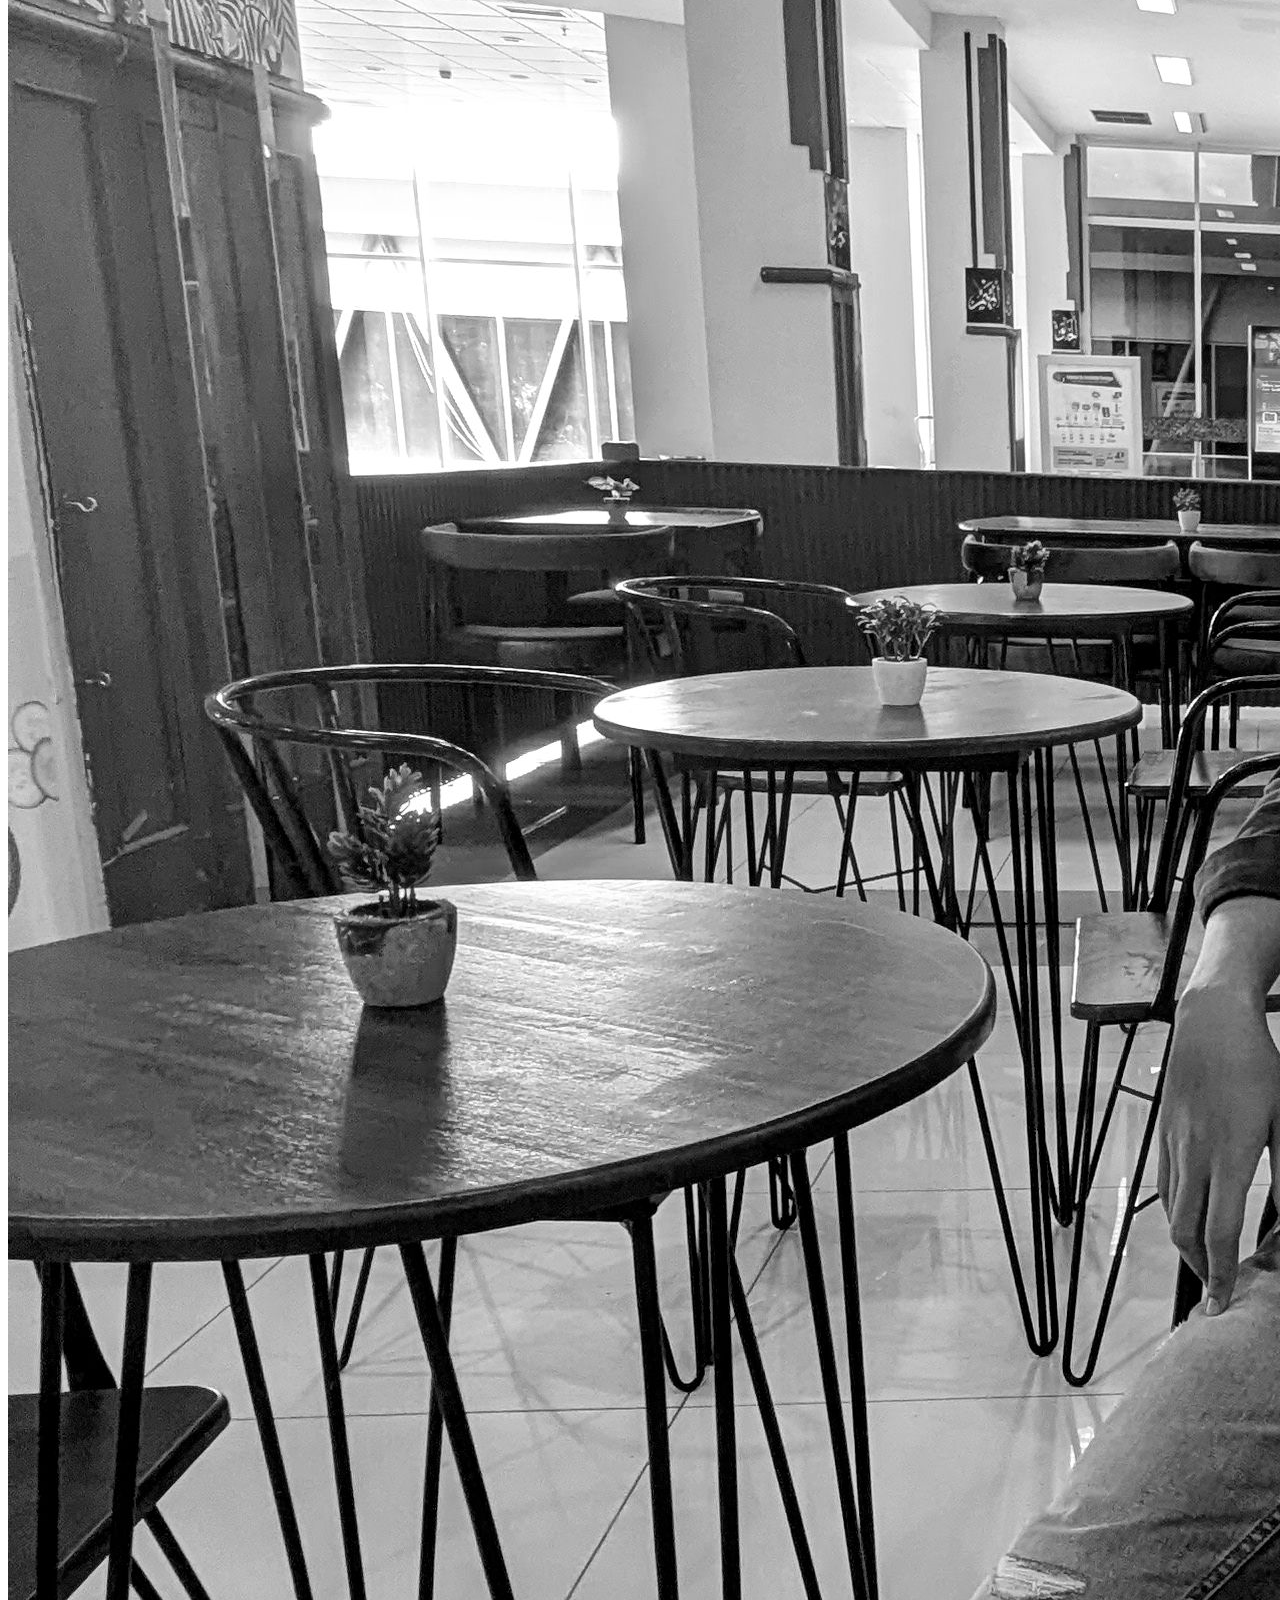
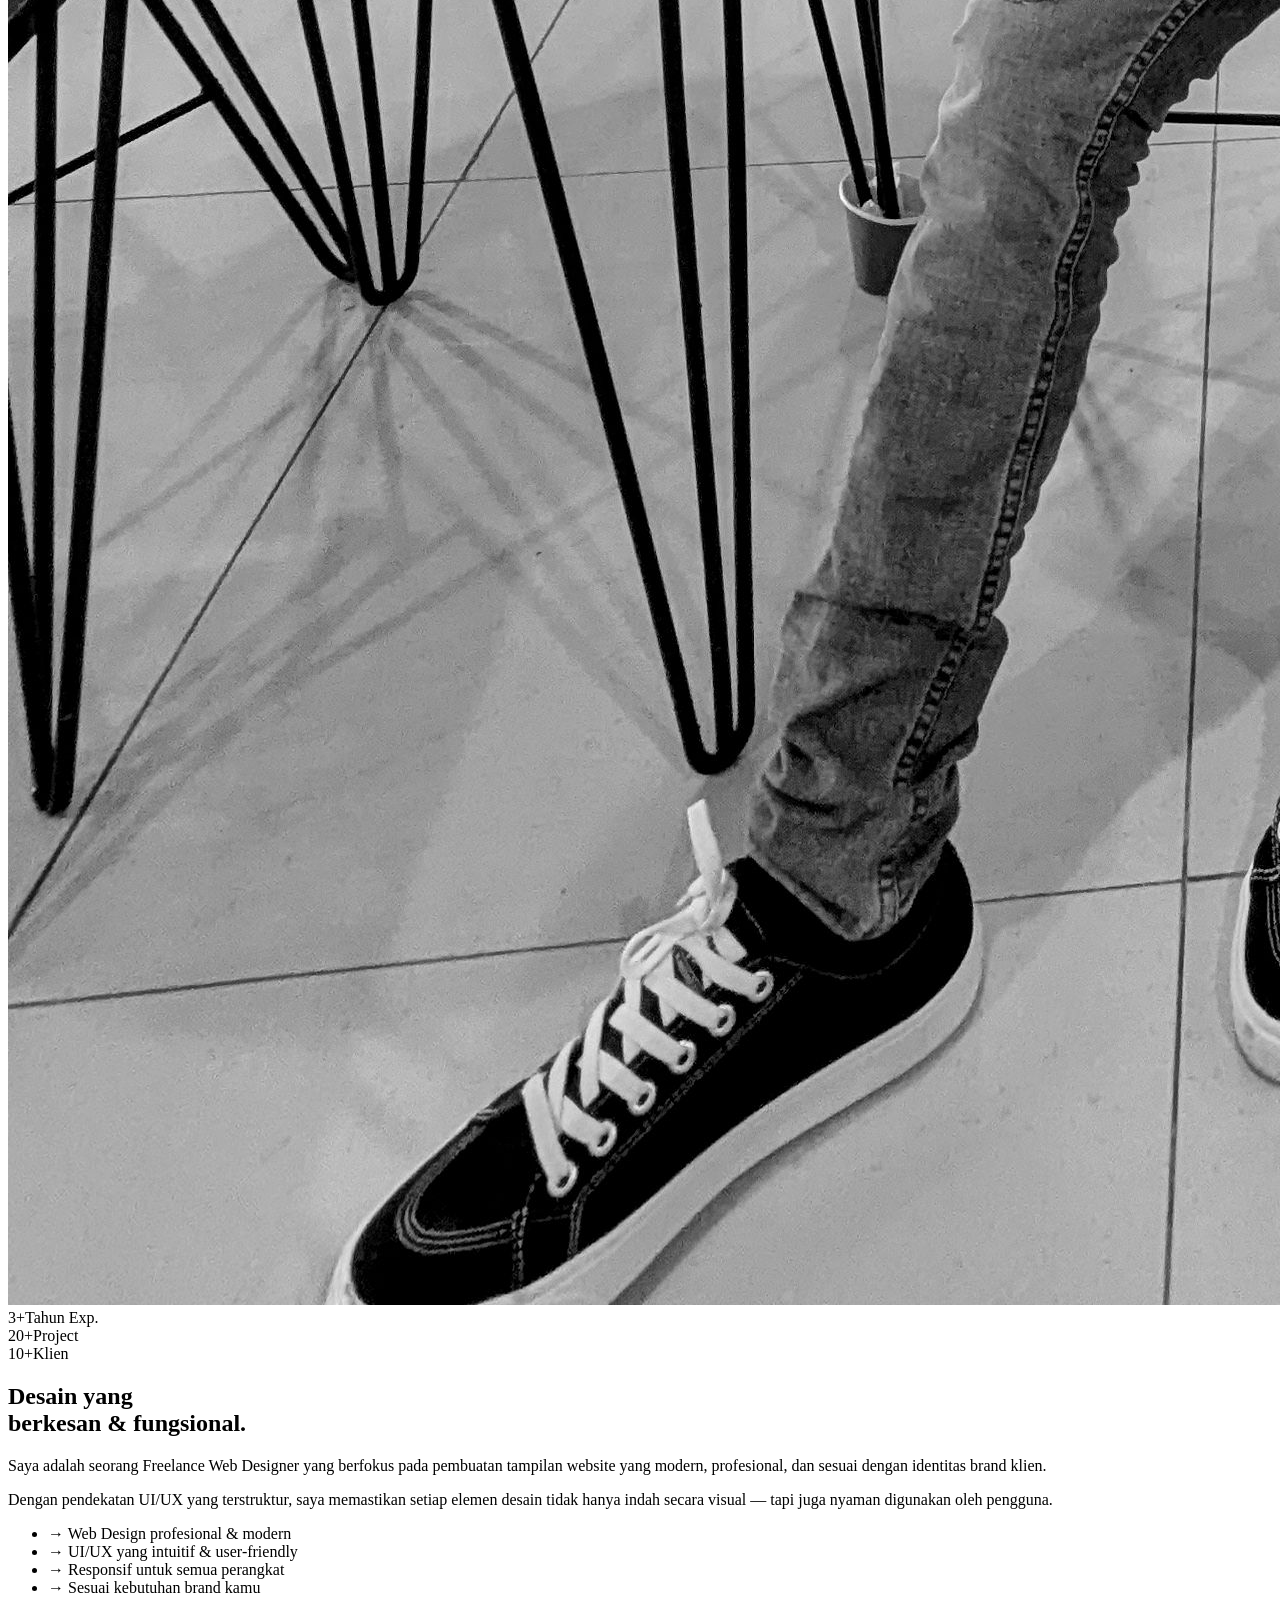
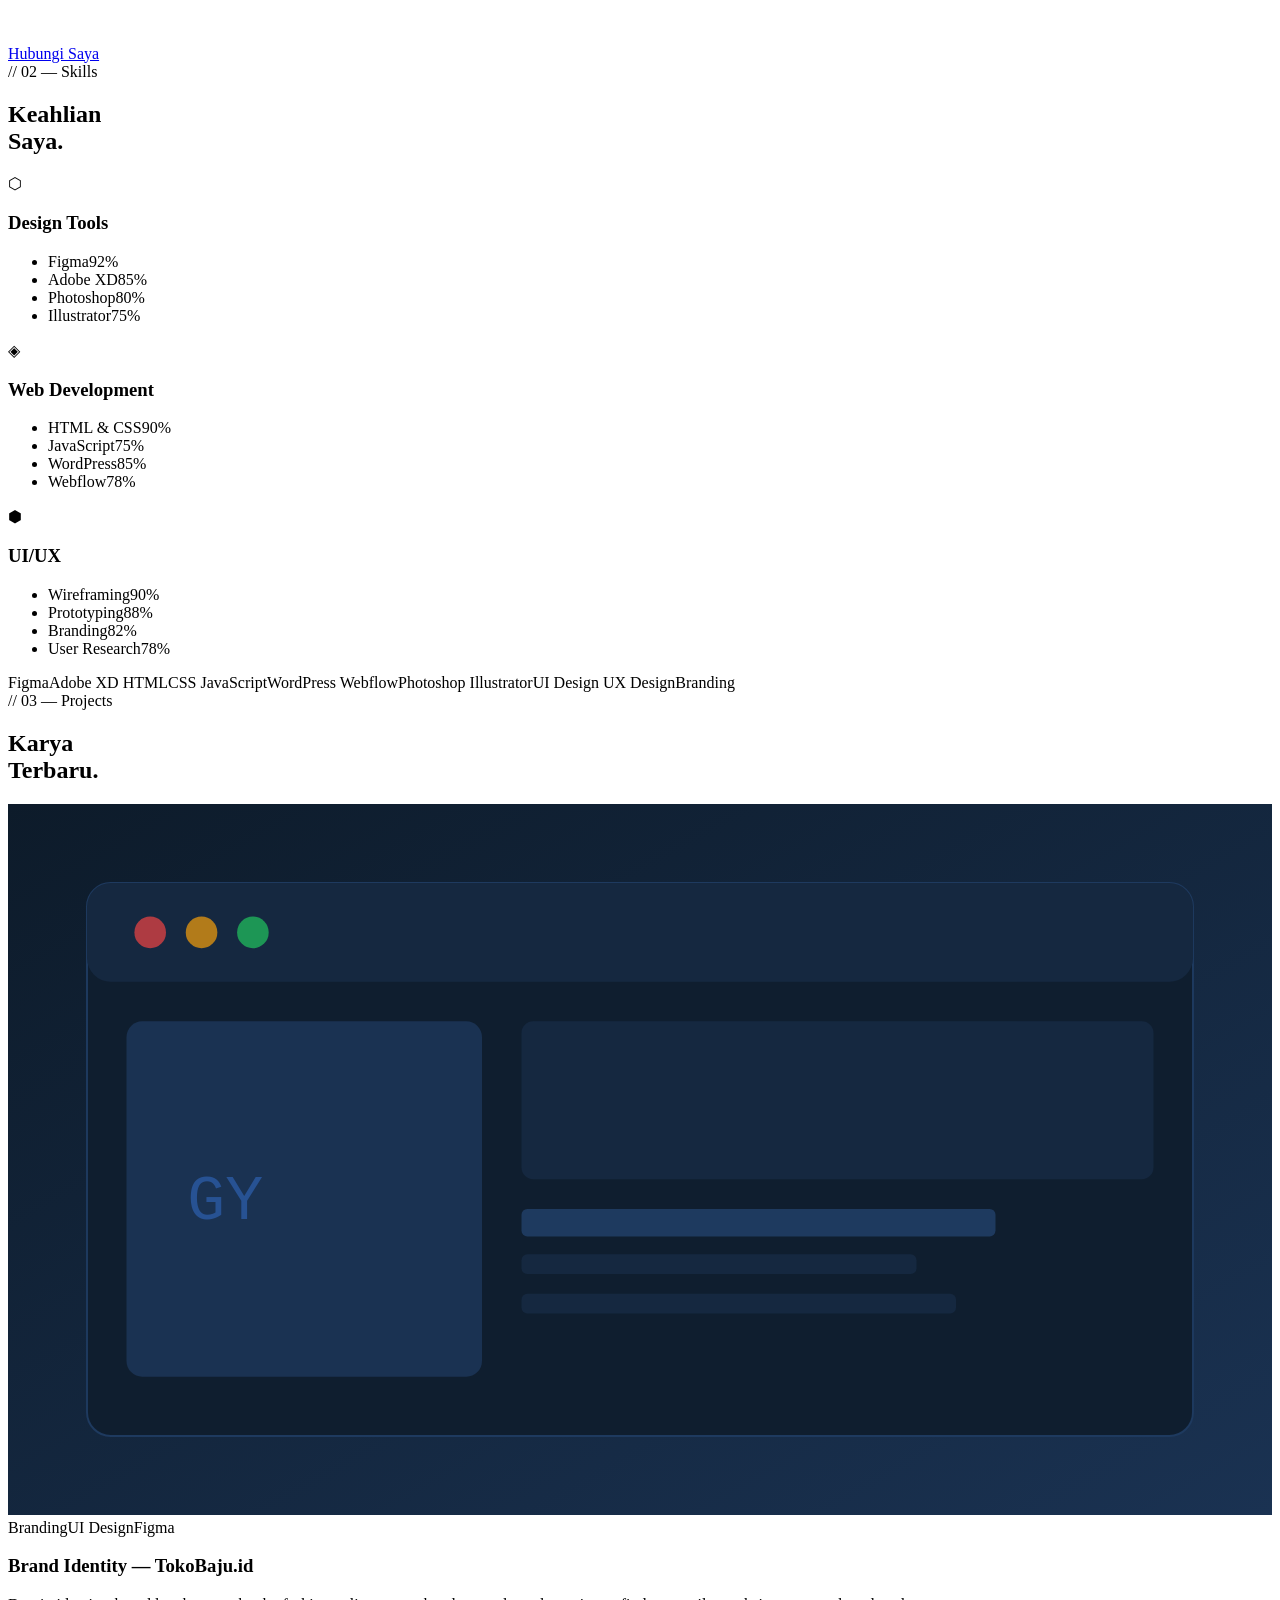
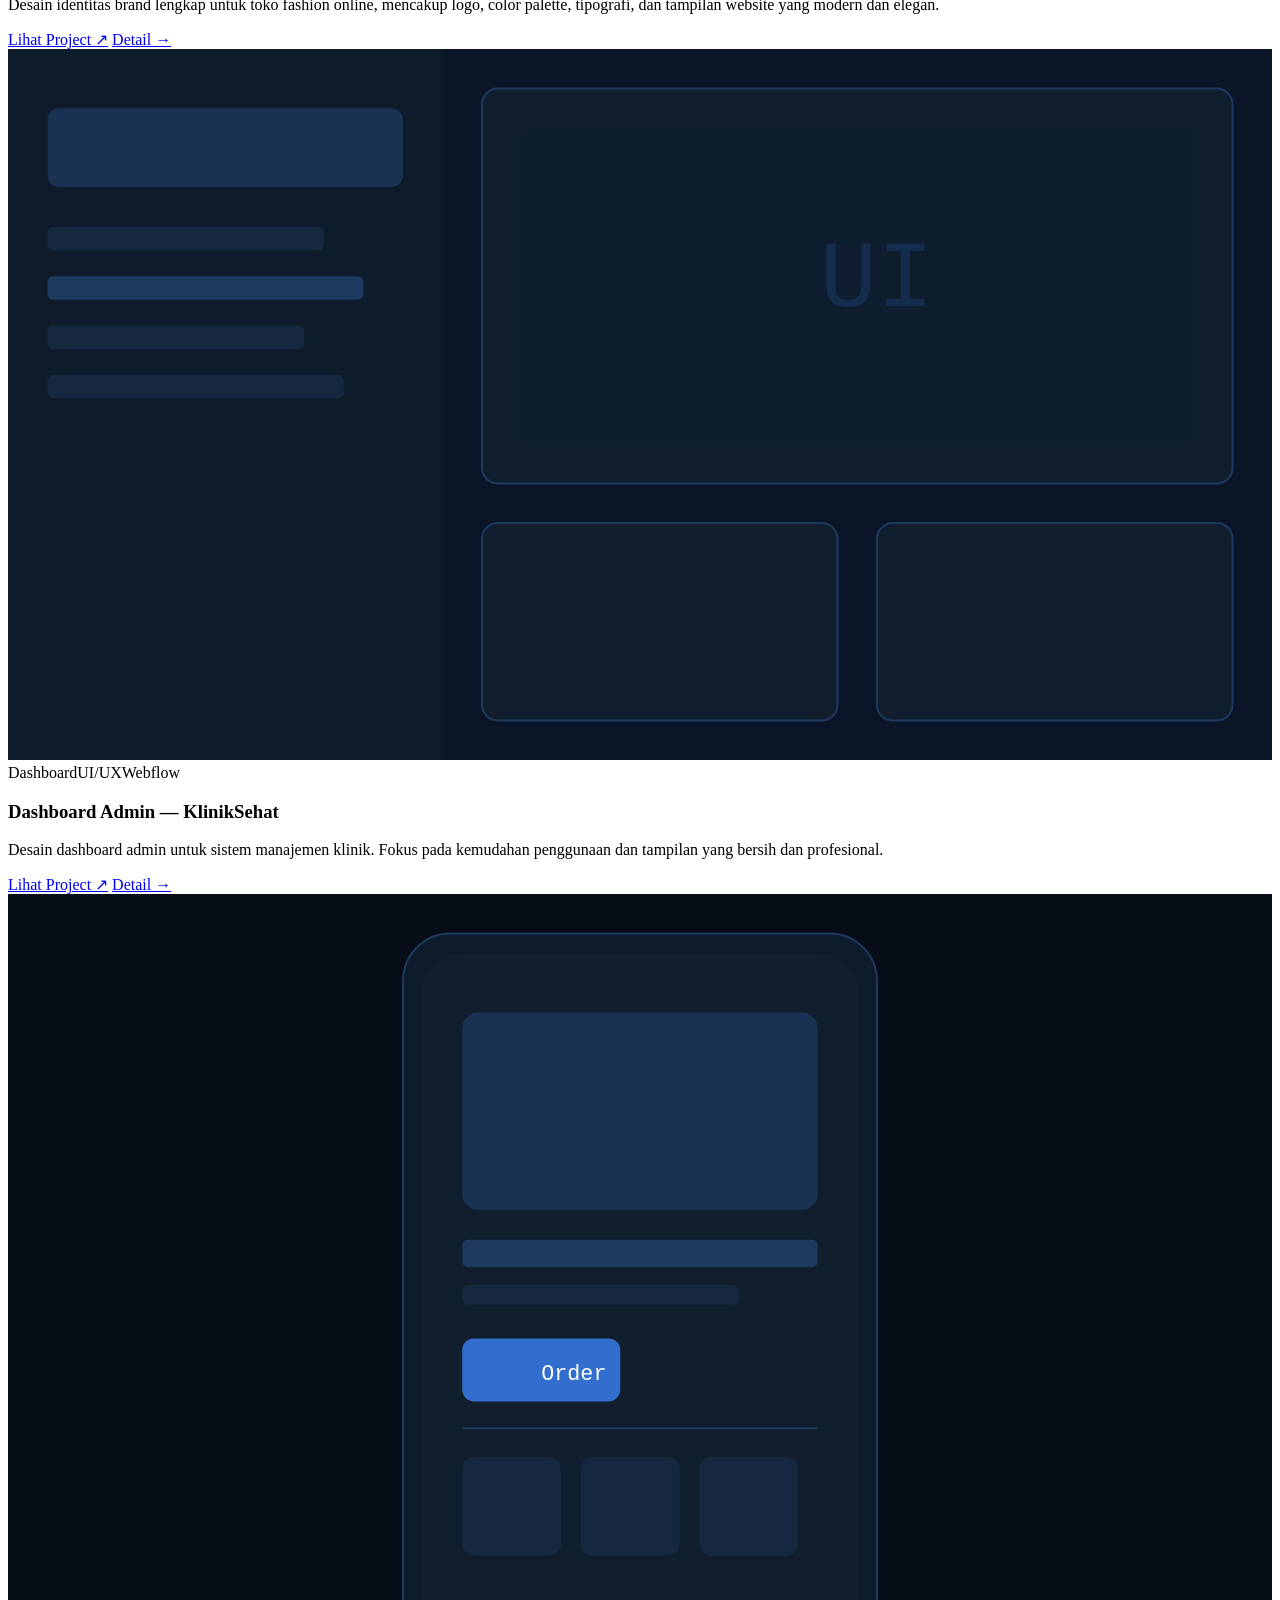
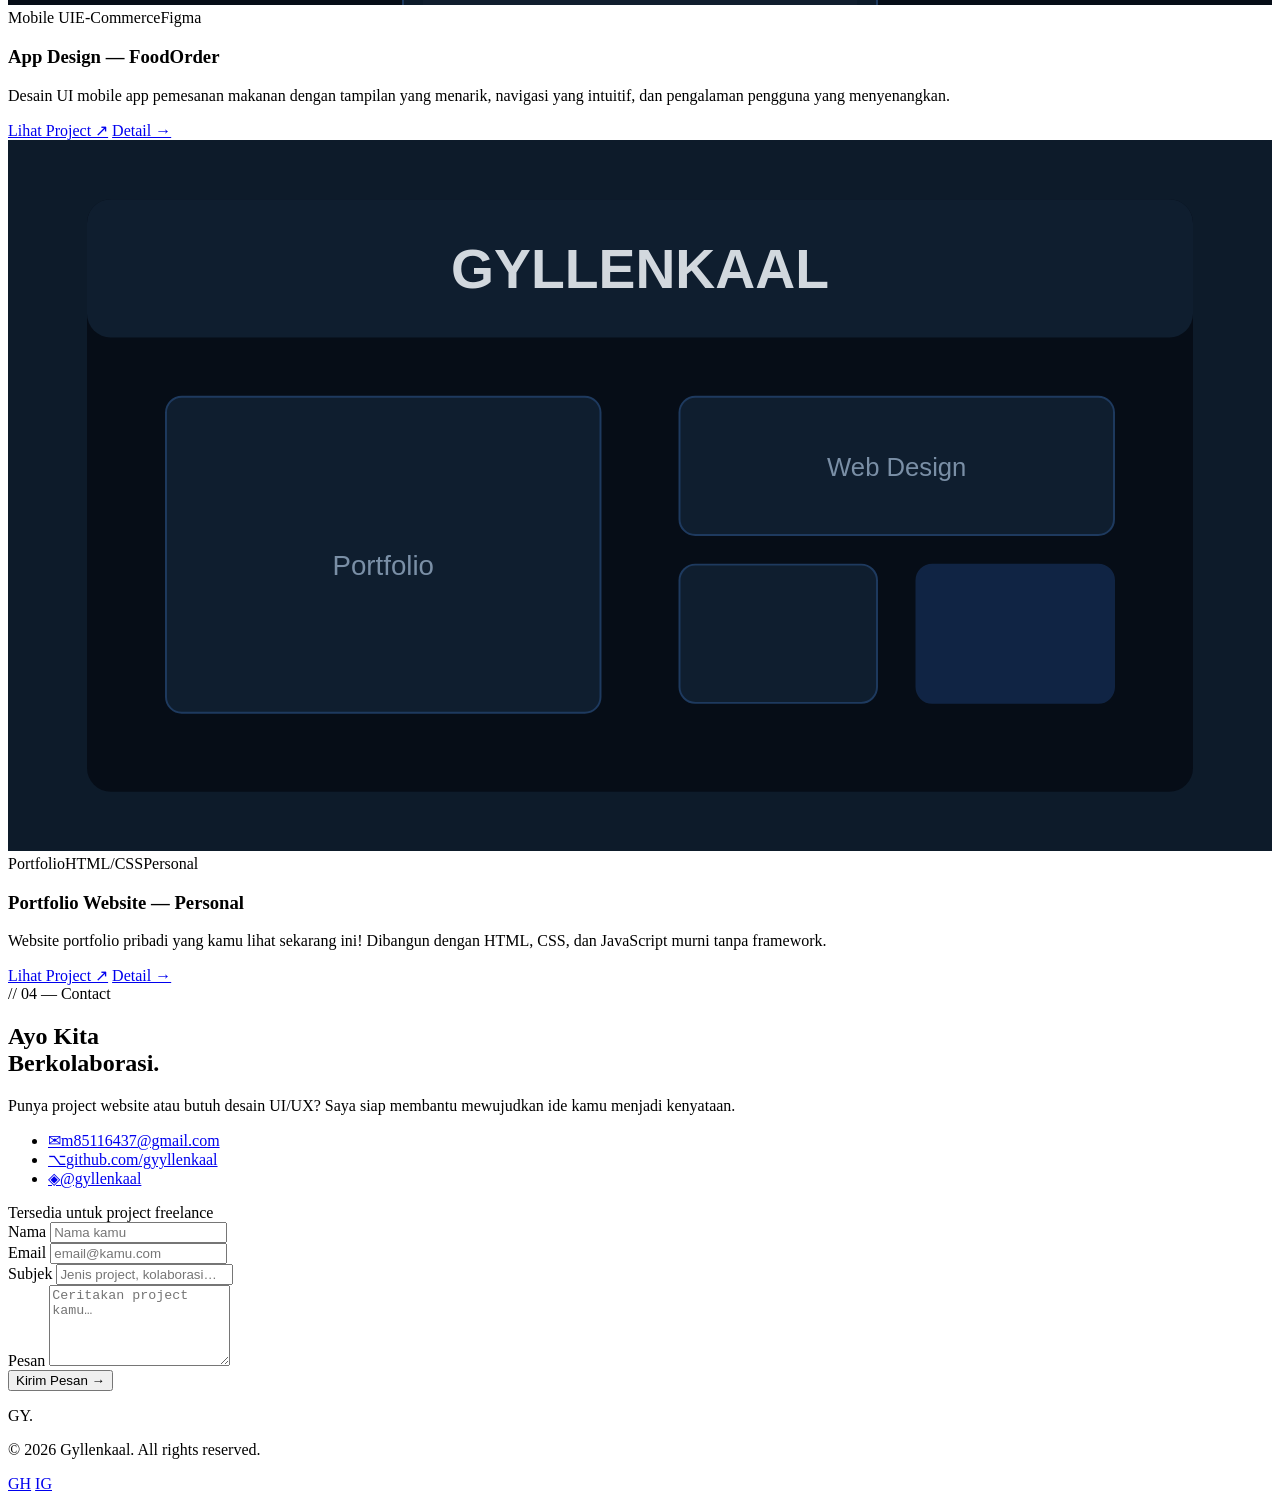
==== commit 0d1d62fd: "Rename index-1.html to index.html" ====
--- a/index.html
+++ b/index.html
@@ -1,20 +1,19 @@
 <!DOCTYPE html>
-<html lang="en">
+<html lang="id">
 <head>
   <meta charset="UTF-8" />
   <meta name="viewport" content="width=device-width, initial-scale=1.0" />
-  <title>Gyllenkaal — Full-Stack Developer</title>
+  <title>Gyllenkaal — Web Designer</title>
   <link rel="stylesheet" href="style.css" />
-  <!-- Google Fonts: Syne (display) + DM Mono (code accent) + DM Sans (body) -->
   <link rel="preconnect" href="https://fonts.googleapis.com" />
   <link rel="preconnect" href="https://fonts.gstatic.com" crossorigin />
   <link href="https://fonts.googleapis.com/css2?family=Syne:wght@400;700;800&family=DM+Mono:wght@400;500&family=DM+Sans:ital,opsz,wght@0,9..40,300;0,9..40,400;0,9..40,500;1,9..40,300&display=swap" rel="stylesheet" />
 </head>
 <body>
 
-  <!-- ═══════════════════════ NAVBAR ═══════════════════════ -->
+  <!-- NAVBAR -->
   <header class="navbar" id="navbar" role="banner">
-    <a href="#hero" class="nav-logo" aria-label="Home">AM<span class="dot">.</span></a>
+    <a href="#hero" class="nav-logo" aria-label="Home">GY<span class="dot">.</span></a>
     <nav role="navigation" aria-label="Primary">
       <ul class="nav-links">
         <li><a href="#about">About</a></li>
@@ -29,7 +28,7 @@
     </button>
   </header>
 
-  <!-- Mobile nav overlay -->
+  <!-- Mobile nav -->
   <nav class="mobile-nav" id="mobileNav" aria-hidden="true">
     <ul>
       <li><a href="#about" class="mobile-link">About</a></li>
@@ -39,198 +38,154 @@
     </ul>
   </nav>
 
-
-  <!-- ═══════════════════════ HERO ═══════════════════════ -->
+  <!-- HERO -->
   <section class="hero" id="hero" aria-label="Introduction">
     <div class="orb orb-1" aria-hidden="true"></div>
     <div class="orb orb-2" aria-hidden="true"></div>
     <div class="grid-overlay" aria-hidden="true"></div>
-
     <div class="hero-content">
-      <p class="hero-eyebrow reveal">Full-Stack Developer &amp; UI Engineer</p>
-      <h1 class="hero-name reveal">Alex<br /><span class="name-accent">Mercer</span></h1>
+      <p class="hero-eyebrow reveal">Freelance Web Designer &amp; UI/UX Enthusiast</p>
+      <h1 class="hero-name reveal">Gyllen<br /><span class="name-accent">kaal</span></h1>
       <p class="hero-tagline reveal">
-        I craft <em>precise</em> digital products — from robust back-end systems<br class="br-lg" />
-        to interfaces that feel inevitable.
+        Siap membantu kamu membuat website <em>profesional</em>, modern,<br class="br-lg" />
+        dan sesuai kebutuhan brand kamu.
       </p>
       <div class="hero-actions reveal">
-        <a href="#projects" class="btn btn-primary">View My Work</a>
-        <a href="#contact" class="btn btn-ghost">Let's Talk</a>
-      </div>
-    </div>
-
-    <!-- Floating code decoration -->
-    <div class="hero-code reveal" aria-hidden="true">
-      <span class="code-kw">const</span> developer <span class="code-op">=</span> {<br />
-      &nbsp;&nbsp;name<span class="code-op">:</span> <span class="code-str">'Alex Mercer'</span>,<br />
-      &nbsp;&nbsp;focus<span class="code-op">:</span> <span class="code-str">'Full-Stack'</span>,<br />
-      &nbsp;&nbsp;available<span class="code-op">:</span> <span class="code-bool">true</span><br />
-      };
-    </div>
-
+        <a href="#projects" class="btn btn-primary">Lihat Karya</a>
+        <a href="#contact" class="btn btn-ghost">Hubungi Saya</a>
+      </div>
+    </div>
     <div class="scroll-hint reveal" aria-hidden="true">
       <span>scroll</span>
       <div class="scroll-line"></div>
     </div>
   </section>
 
-
-  <!-- ═══════════════════════ ABOUT ═══════════════════════ -->
+  <!-- ABOUT -->
   <section class="section about" id="about" aria-label="About Me">
     <div class="container">
       <div class="section-label reveal">// 01 — About</div>
       <div class="about-grid">
-
-        <!-- Portrait column -->
         <div class="about-portrait reveal">
           <div class="portrait-frame">
-            <svg viewBox="0 0 320 400" xmlns="http://www.w3.org/2000/svg" aria-hidden="true">
-              <defs>
-                <linearGradient id="pgrd" x1="0%" y1="0%" x2="100%" y2="100%">
-                  <stop offset="0%" stop-color="#1e3a5f"/>
-                  <stop offset="100%" stop-color="#0d1b2a"/>
-                </linearGradient>
-              </defs>
-              <rect width="320" height="400" fill="url(#pgrd)" rx="4"/>
-              <ellipse cx="160" cy="310" rx="95" ry="75" fill="#152840"/>
-              <circle cx="160" cy="155" r="72" fill="#1a3252"/>
-              <ellipse cx="135" cy="145" rx="9" ry="11" fill="#2a4a6e" opacity=".7"/>
-              <ellipse cx="185" cy="145" rx="9" ry="11" fill="#2a4a6e" opacity=".7"/>
-              <path d="M148 178 Q160 190 172 178" stroke="#4a7ab5" stroke-width="2.5" fill="none" stroke-linecap="round"/>
-              <text x="140" y="325" font-family="monospace" font-size="22" fill="#4a90d9" opacity=".6">&lt;/&gt;</text>
-            </svg>
+            <img src="foto.jpg" alt="Foto Gyllenkaal" />
           </div>
           <div class="stat-chips">
-            <div class="chip reveal"><span class="chip-num">5+</span><span class="chip-label">Years Exp.</span></div>
-            <div class="chip reveal"><span class="chip-num">40+</span><span class="chip-label">Projects</span></div>
-            <div class="chip reveal"><span class="chip-num">12</span><span class="chip-label">Clients</span></div>
+            <div class="chip reveal"><span class="chip-num">3+</span><span class="chip-label">Tahun Exp.</span></div>
+            <div class="chip reveal"><span class="chip-num">20+</span><span class="chip-label">Project</span></div>
+            <div class="chip reveal"><span class="chip-num">10+</span><span class="chip-label">Klien</span></div>
           </div>
         </div>
-
-        <!-- Text column -->
         <div class="about-text">
-          <h2 class="section-heading reveal">Building software that<br /><span class="gradient-text">scales and endures.</span></h2>
+          <h2 class="section-heading reveal">Desain yang<br /><span class="gradient-text">berkesan & fungsional.</span></h2>
           <p class="body-text reveal">
-            I'm a full-stack developer based in San Francisco, passionate about turning complex problems into elegant, performant solutions. My sweet spot lives at the intersection of engineering rigour and thoughtful design.
+            Saya adalah seorang Freelance Web Designer yang berfokus pada pembuatan tampilan website yang modern, profesional, dan sesuai dengan identitas brand klien.
           </p>
           <p class="body-text reveal">
-            With a background in computer science and years shipping production code across startups and enterprise teams, I've developed a deep toolkit — but I'm always learning, always building.
+            Dengan pendekatan UI/UX yang terstruktur, saya memastikan setiap elemen desain tidak hanya indah secara visual — tapi juga nyaman digunakan oleh pengguna.
           </p>
           <ul class="about-list reveal">
-            <li><span class="list-arrow">→</span> Node.js &amp; Python back-end systems</li>
-            <li><span class="list-arrow">→</span> React / Vue front-end architecture</li>
-            <li><span class="list-arrow">→</span> PostgreSQL, Redis, distributed infra</li>
-            <li><span class="list-arrow">→</span> CI/CD, Docker, cloud deployments</li>
-          </ul>
-          <a href="#" class="btn btn-primary reveal" style="margin-top:2rem;display:inline-flex;">Download CV</a>
+            <li><span class="list-arrow">→</span> Web Design profesional & modern</li>
+            <li><span class="list-arrow">→</span> UI/UX yang intuitif & user-friendly</li>
+            <li><span class="list-arrow">→</span> Responsif untuk semua perangkat</li>
+            <li><span class="list-arrow">→</span> Sesuai kebutuhan brand kamu</li>
+          </ul>
+          <a href="mailto:m85116437@gmail.com" class="btn btn-primary reveal" style="margin-top:2rem;display:inline-flex;">Hubungi Saya</a>
         </div>
       </div>
     </div>
   </section>
 
-
-  <!-- ═══════════════════════ SKILLS ═══════════════════════ -->
+  <!-- SKILLS -->
   <section class="section skills" id="skills" aria-label="Skills">
     <div class="container">
       <div class="section-label reveal">// 02 — Skills</div>
-      <h2 class="section-heading reveal">My Technical<br /><span class="gradient-text">Arsenal.</span></h2>
-
+      <h2 class="section-heading reveal">Keahlian<br /><span class="gradient-text">Saya.</span></h2>
       <div class="skills-grid">
-        <!-- Front-End -->
         <article class="skill-card reveal">
           <div class="skill-card-icon" aria-hidden="true">⬡</div>
-          <h3 class="skill-card-title">Front-End</h3>
+          <h3 class="skill-card-title">Design Tools</h3>
           <ul class="skill-bars">
             <li class="bar-item">
-              <div class="bar-meta"><span>React / Next.js</span><span>95%</span></div>
-              <div class="bar-track"><div class="bar-fill" data-width="95"></div></div>
-            </li>
-            <li class="bar-item">
-              <div class="bar-meta"><span>TypeScript</span><span>90%</span></div>
-              <div class="bar-track"><div class="bar-fill" data-width="90"></div></div>
-            </li>
-            <li class="bar-item">
-              <div class="bar-meta"><span>CSS / Animations</span><span>88%</span></div>
-              <div class="bar-track"><div class="bar-fill" data-width="88"></div></div>
-            </li>
-            <li class="bar-item">
-              <div class="bar-meta"><span>Vue / Nuxt</span><span>80%</span></div>
+              <div class="bar-meta"><span>Figma</span><span>92%</span></div>
+              <div class="bar-track"><div class="bar-fill" data-width="92"></div></div>
+            </li>
+            <li class="bar-item">
+              <div class="bar-meta"><span>Adobe XD</span><span>85%</span></div>
+              <div class="bar-track"><div class="bar-fill" data-width="85"></div></div>
+            </li>
+            <li class="bar-item">
+              <div class="bar-meta"><span>Photoshop</span><span>80%</span></div>
               <div class="bar-track"><div class="bar-fill" data-width="80"></div></div>
             </li>
-          </ul>
-        </article>
-
-        <!-- Back-End -->
+            <li class="bar-item">
+              <div class="bar-meta"><span>Illustrator</span><span>75%</span></div>
+              <div class="bar-track"><div class="bar-fill" data-width="75"></div></div>
+            </li>
+          </ul>
+        </article>
         <article class="skill-card reveal">
           <div class="skill-card-icon" aria-hidden="true">◈</div>
-          <h3 class="skill-card-title">Back-End</h3>
+          <h3 class="skill-card-title">Web Development</h3>
           <ul class="skill-bars">
             <li class="bar-item">
-              <div class="bar-meta"><span>Node.js / Express</span><span>92%</span></div>
-              <div class="bar-track"><div class="bar-fill" data-width="92"></div></div>
-            </li>
-            <li class="bar-item">
-              <div class="bar-meta"><span>Python / FastAPI</span><span>85%</span></div>
+              <div class="bar-meta"><span>HTML & CSS</span><span>90%</span></div>
+              <div class="bar-track"><div class="bar-fill" data-width="90"></div></div>
+            </li>
+            <li class="bar-item">
+              <div class="bar-meta"><span>JavaScript</span><span>75%</span></div>
+              <div class="bar-track"><div class="bar-fill" data-width="75"></div></div>
+            </li>
+            <li class="bar-item">
+              <div class="bar-meta"><span>WordPress</span><span>85%</span></div>
               <div class="bar-track"><div class="bar-fill" data-width="85"></div></div>
             </li>
             <li class="bar-item">
-              <div class="bar-meta"><span>GraphQL</span><span>82%</span></div>
-              <div class="bar-track"><div class="bar-fill" data-width="82"></div></div>
-            </li>
-            <li class="bar-item">
-              <div class="bar-meta"><span>REST API Design</span><span>95%</span></div>
-              <div class="bar-track"><div class="bar-fill" data-width="95"></div></div>
-            </li>
-          </ul>
-        </article>
-
-        <!-- Infra -->
+              <div class="bar-meta"><span>Webflow</span><span>78%</span></div>
+              <div class="bar-track"><div class="bar-fill" data-width="78"></div></div>
+            </li>
+          </ul>
+        </article>
         <article class="skill-card reveal">
           <div class="skill-card-icon" aria-hidden="true">⬢</div>
-          <h3 class="skill-card-title">Infra &amp; Data</h3>
+          <h3 class="skill-card-title">UI/UX</h3>
           <ul class="skill-bars">
             <li class="bar-item">
-              <div class="bar-meta"><span>PostgreSQL</span><span>90%</span></div>
+              <div class="bar-meta"><span>Wireframing</span><span>90%</span></div>
               <div class="bar-track"><div class="bar-fill" data-width="90"></div></div>
             </li>
             <li class="bar-item">
-              <div class="bar-meta"><span>Docker / K8s</span><span>78%</span></div>
+              <div class="bar-meta"><span>Prototyping</span><span>88%</span></div>
+              <div class="bar-track"><div class="bar-fill" data-width="88"></div></div>
+            </li>
+            <li class="bar-item">
+              <div class="bar-meta"><span>Branding</span><span>82%</span></div>
+              <div class="bar-track"><div class="bar-fill" data-width="82"></div></div>
+            </li>
+            <li class="bar-item">
+              <div class="bar-meta"><span>User Research</span><span>78%</span></div>
               <div class="bar-track"><div class="bar-fill" data-width="78"></div></div>
             </li>
-            <li class="bar-item">
-              <div class="bar-meta"><span>AWS / GCP</span><span>80%</span></div>
-              <div class="bar-track"><div class="bar-fill" data-width="80"></div></div>
-            </li>
-            <li class="bar-item">
-              <div class="bar-meta"><span>Redis / Queues</span><span>83%</span></div>
-              <div class="bar-track"><div class="bar-fill" data-width="83"></div></div>
-            </li>
-          </ul>
-        </article>
-      </div>
-
+          </ul>
+        </article>
+      </div>
       <div class="tech-tags reveal">
-        <span class="tag">JavaScript</span><span class="tag">TypeScript</span>
-        <span class="tag">Python</span><span class="tag">React</span>
-        <span class="tag">Node.js</span><span class="tag">Next.js</span>
-        <span class="tag">GraphQL</span><span class="tag">PostgreSQL</span>
-        <span class="tag">Redis</span><span class="tag">Docker</span>
-        <span class="tag">AWS</span><span class="tag">Git</span>
-        <span class="tag">Figma</span><span class="tag">Linux</span>
-      </div>
-    </div>
-  </section>
-
-
-  <!-- ═══════════════════════ PROJECTS ═══════════════════════ -->
+        <span class="tag">Figma</span><span class="tag">Adobe XD</span>
+        <span class="tag">HTML</span><span class="tag">CSS</span>
+        <span class="tag">JavaScript</span><span class="tag">WordPress</span>
+        <span class="tag">Webflow</span><span class="tag">Photoshop</span>
+        <span class="tag">Illustrator</span><span class="tag">UI Design</span>
+        <span class="tag">UX Design</span><span class="tag">Branding</span>
+      </div>
+    </div>
+  </section>
+
+  <!-- PROJECTS -->
   <section class="section projects" id="projects" aria-label="Projects">
     <div class="container">
       <div class="section-label reveal">// 03 — Projects</div>
-      <h2 class="section-heading reveal">Selected<br /><span class="gradient-text">Work.</span></h2>
-
+      <h2 class="section-heading reveal">Karya<br /><span class="gradient-text">Terbaru.</span></h2>
       <div class="projects-grid">
-
-        <!-- Project 1 — Featured -->
         <article class="project-card project-featured reveal">
           <div class="project-img" aria-hidden="true">
             <svg viewBox="0 0 640 360" xmlns="http://www.w3.org/2000/svg">
@@ -240,179 +195,160 @@
                 </linearGradient>
               </defs>
               <rect width="640" height="360" fill="url(#g1)"/>
-              <line x1="40" y1="80" x2="600" y2="80" stroke="#fff" stroke-width=".4" opacity=".1"/>
-              <line x1="40" y1="160" x2="600" y2="160" stroke="#fff" stroke-width=".4" opacity=".1"/>
-              <line x1="40" y1="240" x2="600" y2="240" stroke="#fff" stroke-width=".4" opacity=".1"/>
-              <polyline points="40,280 120,200 200,240 280,120 360,160 440,80 520,100 600,60" fill="none" stroke="#3b82f6" stroke-width="2.5" opacity=".9"/>
-              <polyline points="40,300 120,260 200,280 280,200 360,230 440,160 520,180 600,140" fill="none" stroke="#06b6d4" stroke-width="2" opacity=".5"/>
-              <circle cx="600" cy="60" r="6" fill="#3b82f6"/>
-              <circle cx="600" cy="60" r="14" fill="#3b82f6" opacity=".2"/>
-              <rect x="24" y="24" width="140" height="28" rx="4" fill="#3b82f6" opacity=".15"/>
-              <text x="36" y="42" font-family="monospace" font-size="12" fill="#3b82f6">PULSE ANALYTICS</text>
+              <rect x="40" y="40" width="560" height="280" rx="12" fill="#0f1e2f" stroke="#1e3a5f" stroke-width="1"/>
+              <rect x="40" y="40" width="560" height="50" rx="12" fill="#152840"/>
+              <circle cx="72" cy="65" r="8" fill="#ef4444" opacity=".7"/>
+              <circle cx="98" cy="65" r="8" fill="#f59e0b" opacity=".7"/>
+              <circle cx="124" cy="65" r="8" fill="#22c55e" opacity=".7"/>
+              <rect x="60" y="110" width="180" height="180" rx="8" fill="#1a3252"/>
+              <rect x="260" y="110" width="320" height="80" rx="6" fill="#152840"/>
+              <rect x="260" y="205" width="240" height="14" rx="3" fill="#1e3a5f"/>
+              <rect x="260" y="228" width="200" height="10" rx="3" fill="#152840"/>
+              <rect x="260" y="248" width="220" height="10" rx="3" fill="#152840"/>
+              <text x="110" y="210" font-family="monospace" font-size="32" fill="#3b82f6" text-anchor="middle" opacity=".4">GY</text>
             </svg>
           </div>
           <div class="project-body">
             <div class="project-meta">
-              <span class="project-tag">SaaS</span><span class="project-tag">React</span><span class="project-tag">Node.js</span>
-            </div>
-            <h3 class="project-title">Pulse Analytics</h3>
-            <p class="project-desc">A real-time BI platform processing 2M+ events/day. Custom charting engine, role-based dashboards, and a WebSocket event pipeline.</p>
+              <span class="project-tag">Branding</span><span class="project-tag">UI Design</span><span class="project-tag">Figma</span>
+            </div>
+            <h3 class="project-title">Brand Identity — TokoBaju.id</h3>
+            <p class="project-desc">Desain identitas brand lengkap untuk toko fashion online, mencakup logo, color palette, tipografi, dan tampilan website yang modern dan elegan.</p>
             <div class="project-links">
-              <a href="#" class="project-link">Live Demo ↗</a>
-              <a href="#" class="project-link project-link-ghost">GitHub →</a>
-            </div>
-          </div>
-        </article>
-
-        <!-- Project 2 -->
+              <a href="#" class="project-link">Lihat Project ↗</a>
+              <a href="#" class="project-link project-link-ghost">Detail →</a>
+            </div>
+          </div>
+        </article>
+        <article class="project-card reveal">
+          <div class="project-img" aria-hidden="true">
+            <svg viewBox="0 0 640 360" xmlns="http://www.w3.org/2000/svg">
+              <rect width="640" height="360" fill="#0a1628"/>
+              <rect x="0" y="0" width="220" height="360" fill="#0d1b2a"/>
+              <rect x="20" y="30" width="180" height="40" rx="6" fill="#1a3252"/>
+              <rect x="20" y="90" width="140" height="12" rx="3" fill="#152840"/>
+              <rect x="20" y="115" width="160" height="12" rx="3" fill="#1e3a5f"/>
+              <rect x="20" y="140" width="130" height="12" rx="3" fill="#152840"/>
+              <rect x="20" y="165" width="150" height="12" rx="3" fill="#152840"/>
+              <rect x="240" y="20" width="380" height="200" rx="8" fill="#111e2e" stroke="#1e3a5f" stroke-width="1"/>
+              <rect x="260" y="40" width="340" height="160" rx="6" fill="#0f1e2f"/>
+              <text x="440" y="130" font-family="monospace" font-size="48" fill="#3b82f6" text-anchor="middle" opacity=".15">UI</text>
+              <rect x="240" y="240" width="180" height="100" rx="8" fill="#111e2e" stroke="#1e3a5f" stroke-width="1"/>
+              <rect x="440" y="240" width="180" height="100" rx="8" fill="#111e2e" stroke="#1e3a5f" stroke-width="1"/>
+            </svg>
+          </div>
+          <div class="project-body">
+            <div class="project-meta">
+              <span class="project-tag">Dashboard</span><span class="project-tag">UI/UX</span><span class="project-tag">Webflow</span>
+            </div>
+            <h3 class="project-title">Dashboard Admin — KlinikSehat</h3>
+            <p class="project-desc">Desain dashboard admin untuk sistem manajemen klinik. Fokus pada kemudahan penggunaan dan tampilan yang bersih dan profesional.</p>
+            <div class="project-links">
+              <a href="#" class="project-link">Lihat Project ↗</a>
+              <a href="#" class="project-link project-link-ghost">Detail →</a>
+            </div>
+          </div>
+        </article>
+        <article class="project-card reveal">
+          <div class="project-img" aria-hidden="true">
+            <svg viewBox="0 0 640 360" xmlns="http://www.w3.org/2000/svg">
+              <rect width="640" height="360" fill="#060d17"/>
+              <rect x="200" y="20" width="240" height="430" rx="24" fill="#0d1b2a" stroke="#1e3a5f" stroke-width="1"/>
+              <rect x="210" y="30" width="220" height="400" rx="18" fill="#111e2e"/>
+              <rect x="230" y="60" width="180" height="100" rx="8" fill="#1a3252"/>
+              <rect x="230" y="175" width="180" height="14" rx="3" fill="#1e3a5f"/>
+              <rect x="230" y="198" width="140" height="10" rx="3" fill="#152840"/>
+              <rect x="230" y="225" width="80" height="32" rx="6" fill="#3b82f6" opacity=".8"/>
+              <text x="270" y="246" font-family="monospace" font-size="11" fill="white">Order</text>
+              <rect x="230" y="270" width="180" height="1" fill="#1e3a5f"/>
+              <rect x="230" y="285" width="50" height="50" rx="6" fill="#152840"/>
+              <rect x="290" y="285" width="50" height="50" rx="6" fill="#152840"/>
+              <rect x="350" y="285" width="50" height="50" rx="6" fill="#152840"/>
+            </svg>
+          </div>
+          <div class="project-body">
+            <div class="project-meta">
+              <span class="project-tag">Mobile UI</span><span class="project-tag">E-Commerce</span><span class="project-tag">Figma</span>
+            </div>
+            <h3 class="project-title">App Design — FoodOrder</h3>
+            <p class="project-desc">Desain UI mobile app pemesanan makanan dengan tampilan yang menarik, navigasi yang intuitif, dan pengalaman pengguna yang menyenangkan.</p>
+            <div class="project-links">
+              <a href="#" class="project-link">Lihat Project ↗</a>
+              <a href="#" class="project-link project-link-ghost">Detail →</a>
+            </div>
+          </div>
+        </article>
         <article class="project-card reveal">
           <div class="project-img" aria-hidden="true">
             <svg viewBox="0 0 640 360" xmlns="http://www.w3.org/2000/svg">
               <rect width="640" height="360" fill="#0d1b2a"/>
-              <rect x="40" y="40" width="560" height="280" rx="8" fill="#111e2e" stroke="#1e3a5f" stroke-width="1"/>
-              <rect x="40" y="40" width="560" height="36" rx="8" fill="#152840"/>
-              <circle cx="68" cy="58" r="6" fill="#ef4444" opacity=".7"/>
-              <circle cx="90" cy="58" r="6" fill="#f59e0b" opacity=".7"/>
-              <circle cx="112" cy="58" r="6" fill="#22c55e" opacity=".7"/>
-              <rect x="40" y="76" width="120" height="244" fill="#0f1e2f"/>
-              <rect x="56" y="96" width="88" height="14" rx="3" fill="#1e3a5f"/>
-              <rect x="56" y="120" width="70" height="10" rx="3" fill="#152840"/>
-              <rect x="56" y="140" width="80" height="10" rx="3" fill="#152840"/>
-              <rect x="180" y="100" width="260" height="20" rx="3" fill="#1a3252"/>
-              <rect x="180" y="132" width="380" height="8" rx="2" fill="#152840"/>
-              <rect x="180" y="150" width="340" height="8" rx="2" fill="#152840"/>
-              <rect x="180" y="200" width="120" height="32" rx="4" fill="#3b82f6" opacity=".8"/>
-              <text x="196" y="220" font-family="monospace" font-size="11" fill="white">Publish →</text>
+              <rect x="40" y="30" width="560" height="300" rx="12" fill="#060d17"/>
+              <rect x="40" y="30" width="560" height="70" rx="12" fill="#0f1e2f"/>
+              <text x="320" y="75" font-family="sans-serif" font-size="28" font-weight="bold" fill="#e8edf2" text-anchor="middle" opacity=".9">GYLLENKAAL</text>
+              <rect x="80" y="130" width="220" height="160" rx="8" fill="#0f1e2f" stroke="#1e3a5f" stroke-width="1"/>
+              <rect x="340" y="130" width="220" height="70" rx="8" fill="#0f1e2f" stroke="#1e3a5f" stroke-width="1"/>
+              <rect x="340" y="215" width="100" height="70" rx="8" fill="#0f1e2f" stroke="#1e3a5f" stroke-width="1"/>
+              <rect x="460" y="215" width="100" height="70" rx="8" fill="#3b82f6" opacity=".2" stroke="#3b82f6" stroke-width="1"/>
+              <text x="190" y="220" font-family="sans-serif" font-size="14" fill="#7a8fa6" text-anchor="middle">Portfolio</text>
+              <text x="450" y="170" font-family="sans-serif" font-size="13" fill="#7a8fa6" text-anchor="middle">Web Design</text>
             </svg>
           </div>
           <div class="project-body">
             <div class="project-meta">
-              <span class="project-tag">CMS</span><span class="project-tag">Next.js</span><span class="project-tag">PostgreSQL</span>
-            </div>
-            <h3 class="project-title">Forge CMS</h3>
-            <p class="project-desc">Headless CMS with rich text editor, media CDN integration, and a type-safe API. Supports multi-tenant workspaces and granular permissions.</p>
+              <span class="project-tag">Portfolio</span><span class="project-tag">HTML/CSS</span><span class="project-tag">Personal</span>
+            </div>
+            <h3 class="project-title">Portfolio Website — Personal</h3>
+            <p class="project-desc">Website portfolio pribadi yang kamu lihat sekarang ini! Dibangun dengan HTML, CSS, dan JavaScript murni tanpa framework.</p>
             <div class="project-links">
-              <a href="#" class="project-link">Live Demo ↗</a>
-              <a href="#" class="project-link project-link-ghost">GitHub →</a>
-            </div>
-          </div>
-        </article>
-
-        <!-- Project 3 -->
-        <article class="project-card reveal">
-          <div class="project-img" aria-hidden="true">
-            <svg viewBox="0 0 640 360" xmlns="http://www.w3.org/2000/svg">
-              <defs>
-                <linearGradient id="cg" x1="0%" y1="0%" x2="100%" y2="100%">
-                  <stop offset="0%" stop-color="#22d3ee"/><stop offset="100%" stop-color="#3b82f6"/>
-                </linearGradient>
-              </defs>
-              <rect width="640" height="360" fill="#0a1628"/>
-              <rect x="120" y="60" width="400" height="240" rx="16" fill="#0f2340"/>
-              <rect x="120" y="60" width="400" height="240" rx="16" fill="url(#cg)" opacity=".12"/>
-              <rect x="158" y="120" width="48" height="36" rx="4" fill="#c8a84b" opacity=".8"/>
-              <text x="158" y="220" font-family="monospace" font-size="17" fill="white" opacity=".7" letter-spacing="4">•••• •••• •••• 4291</text>
-              <text x="158" y="260" font-family="monospace" font-size="13" fill="white" opacity=".5">ALEX MERCER</text>
-              <circle cx="460" cy="108" r="22" fill="#ef4444" opacity=".8"/>
-              <circle cx="484" cy="108" r="22" fill="#f59e0b" opacity=".8"/>
-            </svg>
-          </div>
-          <div class="project-body">
-            <div class="project-meta">
-              <span class="project-tag">FinTech</span><span class="project-tag">Python</span><span class="project-tag">FastAPI</span>
-            </div>
-            <h3 class="project-title">SwiftPay</h3>
-            <p class="project-desc">Payment orchestration API handling Stripe, Wise, and crypto rails. Sub-100ms latency, full idempotency, and an ML fraud-scoring engine.</p>
-            <div class="project-links">
-              <a href="#" class="project-link">Live Demo ↗</a>
-              <a href="#" class="project-link project-link-ghost">GitHub →</a>
-            </div>
-          </div>
-        </article>
-
-        <!-- Project 4 -->
-        <article class="project-card reveal">
-          <div class="project-img" aria-hidden="true">
-            <svg viewBox="0 0 640 360" xmlns="http://www.w3.org/2000/svg">
-              <rect width="640" height="360" fill="#030d14"/>
-              <rect x="0" y="0" width="640" height="32" fill="#0d1b2a"/>
-              <circle cx="20" cy="16" r="5" fill="#ef4444" opacity=".6"/>
-              <circle cx="38" cy="16" r="5" fill="#f59e0b" opacity=".6"/>
-              <circle cx="56" cy="16" r="5" fill="#22c55e" opacity=".6"/>
-              <text x="16" y="64" font-family="monospace" font-size="13" fill="#22c55e">$ devshell init my-project</text>
-              <text x="16" y="88" font-family="monospace" font-size="13" fill="#4a90d9">✓ Scaffolded 12 files</text>
-              <text x="16" y="112" font-family="monospace" font-size="13" fill="#4a90d9">✓ Installed 6 dependencies</text>
-              <text x="16" y="136" font-family="monospace" font-size="13" fill="#22c55e">$ devshell dev --hot</text>
-              <text x="16" y="160" font-family="monospace" font-size="13" fill="#94a3b8">  → Local: http://localhost:3000</text>
-              <text x="16" y="208" font-family="monospace" font-size="13" fill="#22c55e">$ </text>
-              <rect x="196" y="196" width="9" height="15" fill="#22c55e" opacity=".9">
-                <animate attributeName="opacity" values="0;1;0" dur="1.2s" repeatCount="indefinite"/>
-              </rect>
-            </svg>
-          </div>
-          <div class="project-body">
-            <div class="project-meta">
-              <span class="project-tag">CLI Tool</span><span class="project-tag">Node.js</span><span class="project-tag">Open Source</span>
-            </div>
-            <h3 class="project-title">DevShell CLI</h3>
-            <p class="project-desc">Open-source developer toolkit that scaffolds, runs, and monitors full-stack projects with a single command. 1,200+ GitHub stars.</p>
-            <div class="project-links">
-              <a href="#" class="project-link">Live Demo ↗</a>
-              <a href="#" class="project-link project-link-ghost">GitHub →</a>
-            </div>
-          </div>
-        </article>
-
-      </div>
-    </div>
-  </section>
-
-
-  <!-- ═══════════════════════ CONTACT ═══════════════════════ -->
+              <a href="#" class="project-link">Lihat Project ↗</a>
+              <a href="#" class="project-link project-link-ghost">Detail →</a>
+            </div>
+          </div>
+        </article>
+      </div>
+    </div>
+  </section>
+
+  <!-- CONTACT -->
   <section class="section contact" id="contact" aria-label="Contact">
     <div class="container">
       <div class="section-label reveal">// 04 — Contact</div>
-      <h2 class="section-heading reveal">Let's Build<br /><span class="gradient-text">Something.</span></h2>
-
+      <h2 class="section-heading reveal">Ayo Kita<br /><span class="gradient-text">Berkolaborasi.</span></h2>
       <div class="contact-grid">
-        <!-- Left info panel -->
         <div class="contact-info">
-          <p class="body-text reveal">Whether you have a project in mind, want to discuss an opportunity, or just want to say hi — my inbox is open.</p>
+          <p class="body-text reveal">Punya project website atau butuh desain UI/UX? Saya siap membantu mewujudkan ide kamu menjadi kenyataan.</p>
           <ul class="contact-links reveal">
-            <li><a href="mailto:alex@mercerdev.io" class="contact-link"><span class="contact-icon" aria-hidden="true">✉</span>alex@mercerdev.io</a></li>
-            <li><a href="https://github.com" target="_blank" rel="noopener noreferrer" class="contact-link"><span class="contact-icon" aria-hidden="true">⌥</span>github.com/alexmercer</a></li>
-            <li><a href="https://linkedin.com" target="_blank" rel="noopener noreferrer" class="contact-link"><span class="contact-icon" aria-hidden="true">◈</span>linkedin.com/in/alexmercer</a></li>
-            <li><a href="https://twitter.com" target="_blank" rel="noopener noreferrer" class="contact-link"><span class="contact-icon" aria-hidden="true">⬡</span>@alexmercer_dev</a></li>
+            <li><a href="mailto:m85116437@gmail.com" class="contact-link"><span class="contact-icon" aria-hidden="true">✉</span>m85116437@gmail.com</a></li>
+            <li><a href="https://github.com/gyyllenkaal" target="_blank" rel="noopener noreferrer" class="contact-link"><span class="contact-icon" aria-hidden="true">⌥</span>github.com/gyyllenkaal</a></li>
+            <li><a href="https://instagram.com" target="_blank" rel="noopener noreferrer" class="contact-link"><span class="contact-icon" aria-hidden="true">◈</span>@gyllenkaal</a></li>
           </ul>
           <div class="availability reveal">
             <span class="avail-dot" aria-hidden="true"></span>
-            Available for freelance &amp; full-time roles
+            Tersedia untuk project freelance
           </div>
         </div>
-
-        <!-- Contact form -->
         <div class="contact-form-wrap reveal">
           <form class="contact-form" id="contactForm" novalidate aria-label="Contact form">
             <div class="form-row">
               <div class="form-group">
-                <label for="name">Name</label>
-                <input type="text" id="name" name="name" placeholder="Jane Smith" autocomplete="name" required />
+                <label for="name">Nama</label>
+                <input type="text" id="name" name="name" placeholder="Nama kamu" autocomplete="name" required />
               </div>
               <div class="form-group">
                 <label for="email">Email</label>
-                <input type="email" id="email" name="email" placeholder="jane@example.com" autocomplete="email" required />
+                <input type="email" id="email" name="email" placeholder="email@kamu.com" autocomplete="email" required />
               </div>
             </div>
             <div class="form-group">
-              <label for="subject">Subject</label>
-              <input type="text" id="subject" name="subject" placeholder="Project inquiry, collaboration…" />
+              <label for="subject">Subjek</label>
+              <input type="text" id="subject" name="subject" placeholder="Jenis project, kolaborasi…" />
             </div>
             <div class="form-group">
-              <label for="message">Message</label>
-              <textarea id="message" name="message" rows="5" placeholder="Tell me about your project…" required></textarea>
+              <label for="message">Pesan</label>
+              <textarea id="message" name="message" rows="5" placeholder="Ceritakan project kamu…" required></textarea>
             </div>
             <button type="submit" class="btn btn-primary form-submit">
-              Send Message <span class="btn-arrow">→</span>
+              Kirim Pesan <span class="btn-arrow">→</span>
             </button>
             <p class="form-success" id="formSuccess" role="alert" aria-live="polite"></p>
           </form>
@@ -421,16 +357,14 @@
     </div>
   </section>
 
-
-  <!-- ═══════════════════════ FOOTER ═══════════════════════ -->
+  <!-- FOOTER -->
   <footer class="footer" role="contentinfo">
     <div class="container footer-inner">
-      <span class="nav-logo">AM<span class="dot">.</span></span>
-      <p class="footer-copy">© 2026 Alex Mercer. Crafted with precision.</p>
+      <span class="nav-logo">GY<span class="dot">.</span></span>
+      <p class="footer-copy">© 2026 Gyllenkaal. All rights reserved.</p>
       <div class="footer-socials">
-        <a href="https://github.com" target="_blank" rel="noopener noreferrer" aria-label="GitHub">GH</a>
-        <a href="https://linkedin.com" target="_blank" rel="noopener noreferrer" aria-label="LinkedIn">LI</a>
-        <a href="https://twitter.com" target="_blank" rel="noopener noreferrer" aria-label="Twitter">TW</a>
+        <a href="https://github.com/gyyllenkaal" target="_blank" rel="noopener noreferrer" aria-label="GitHub">GH</a>
+        <a href="https://instagram.com" target="_blank" rel="noopener noreferrer" aria-label="Instagram">IG</a>
       </div>
     </div>
   </footer>
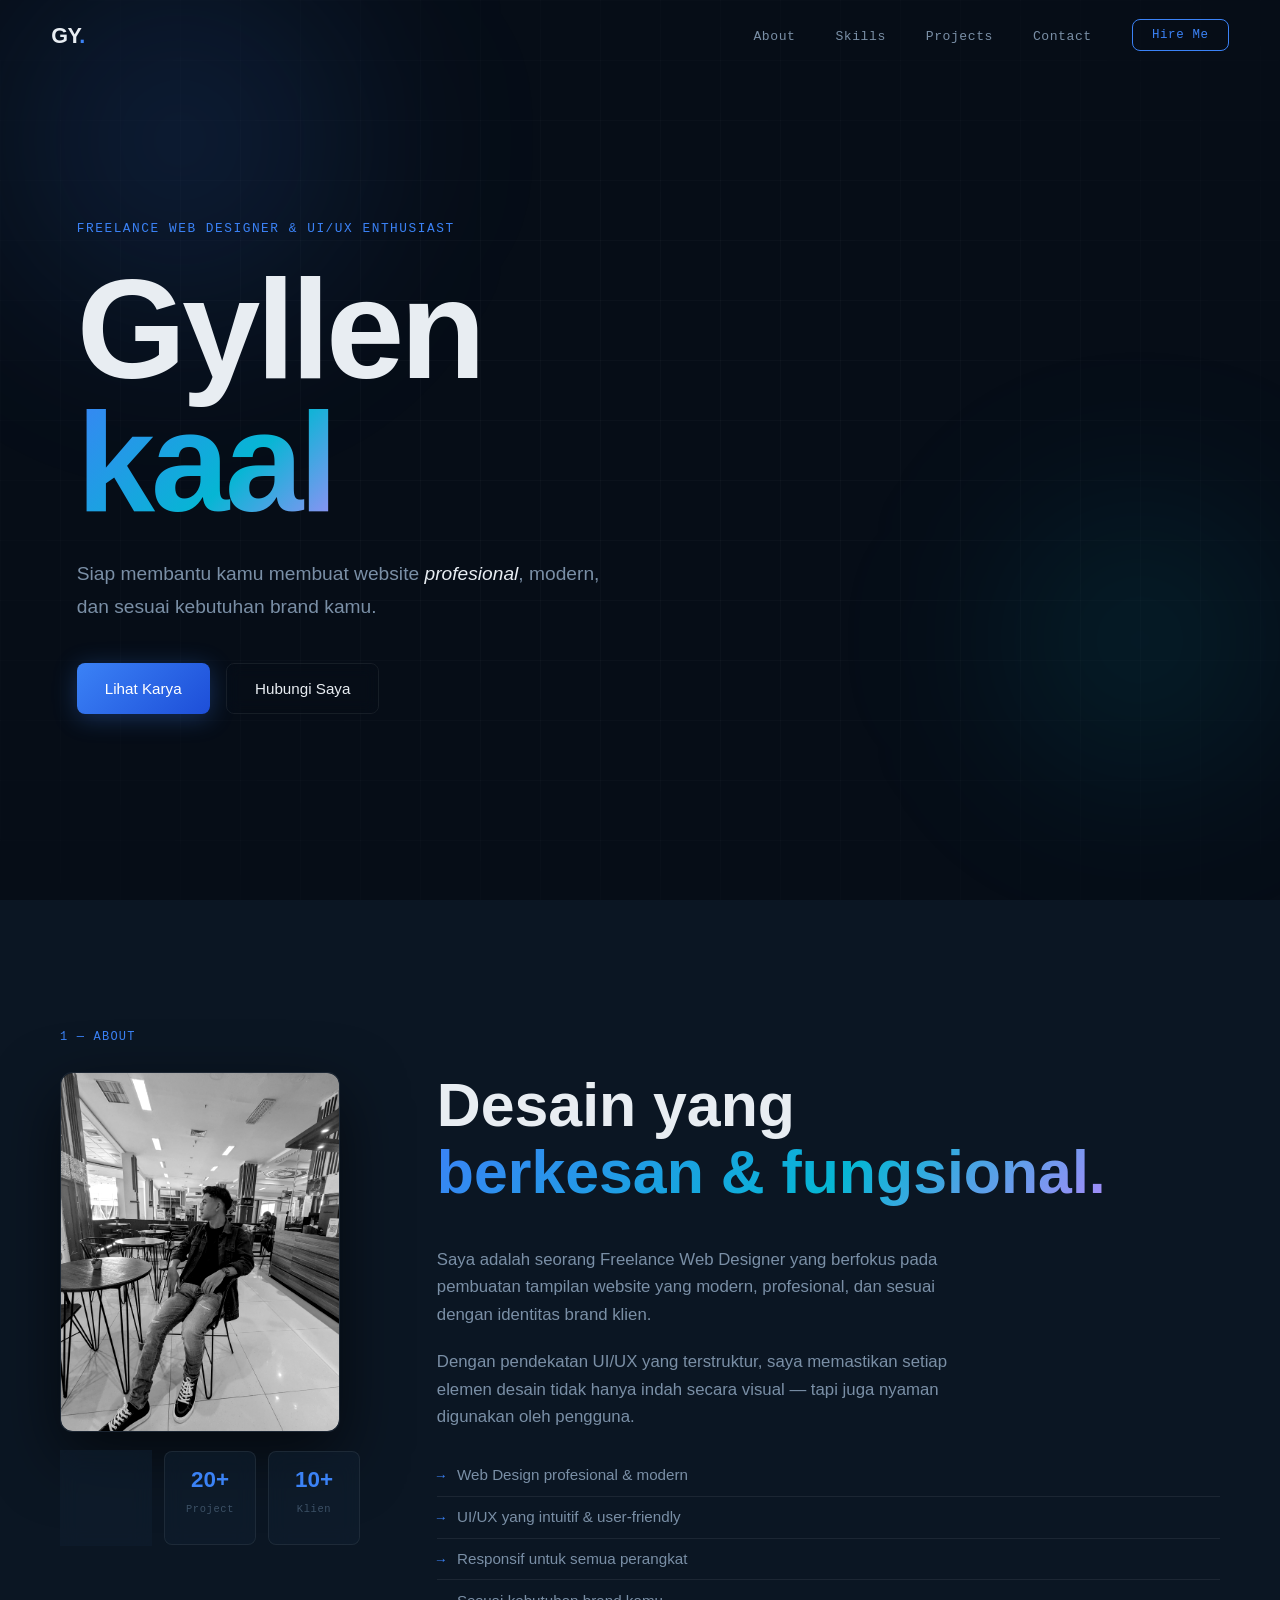
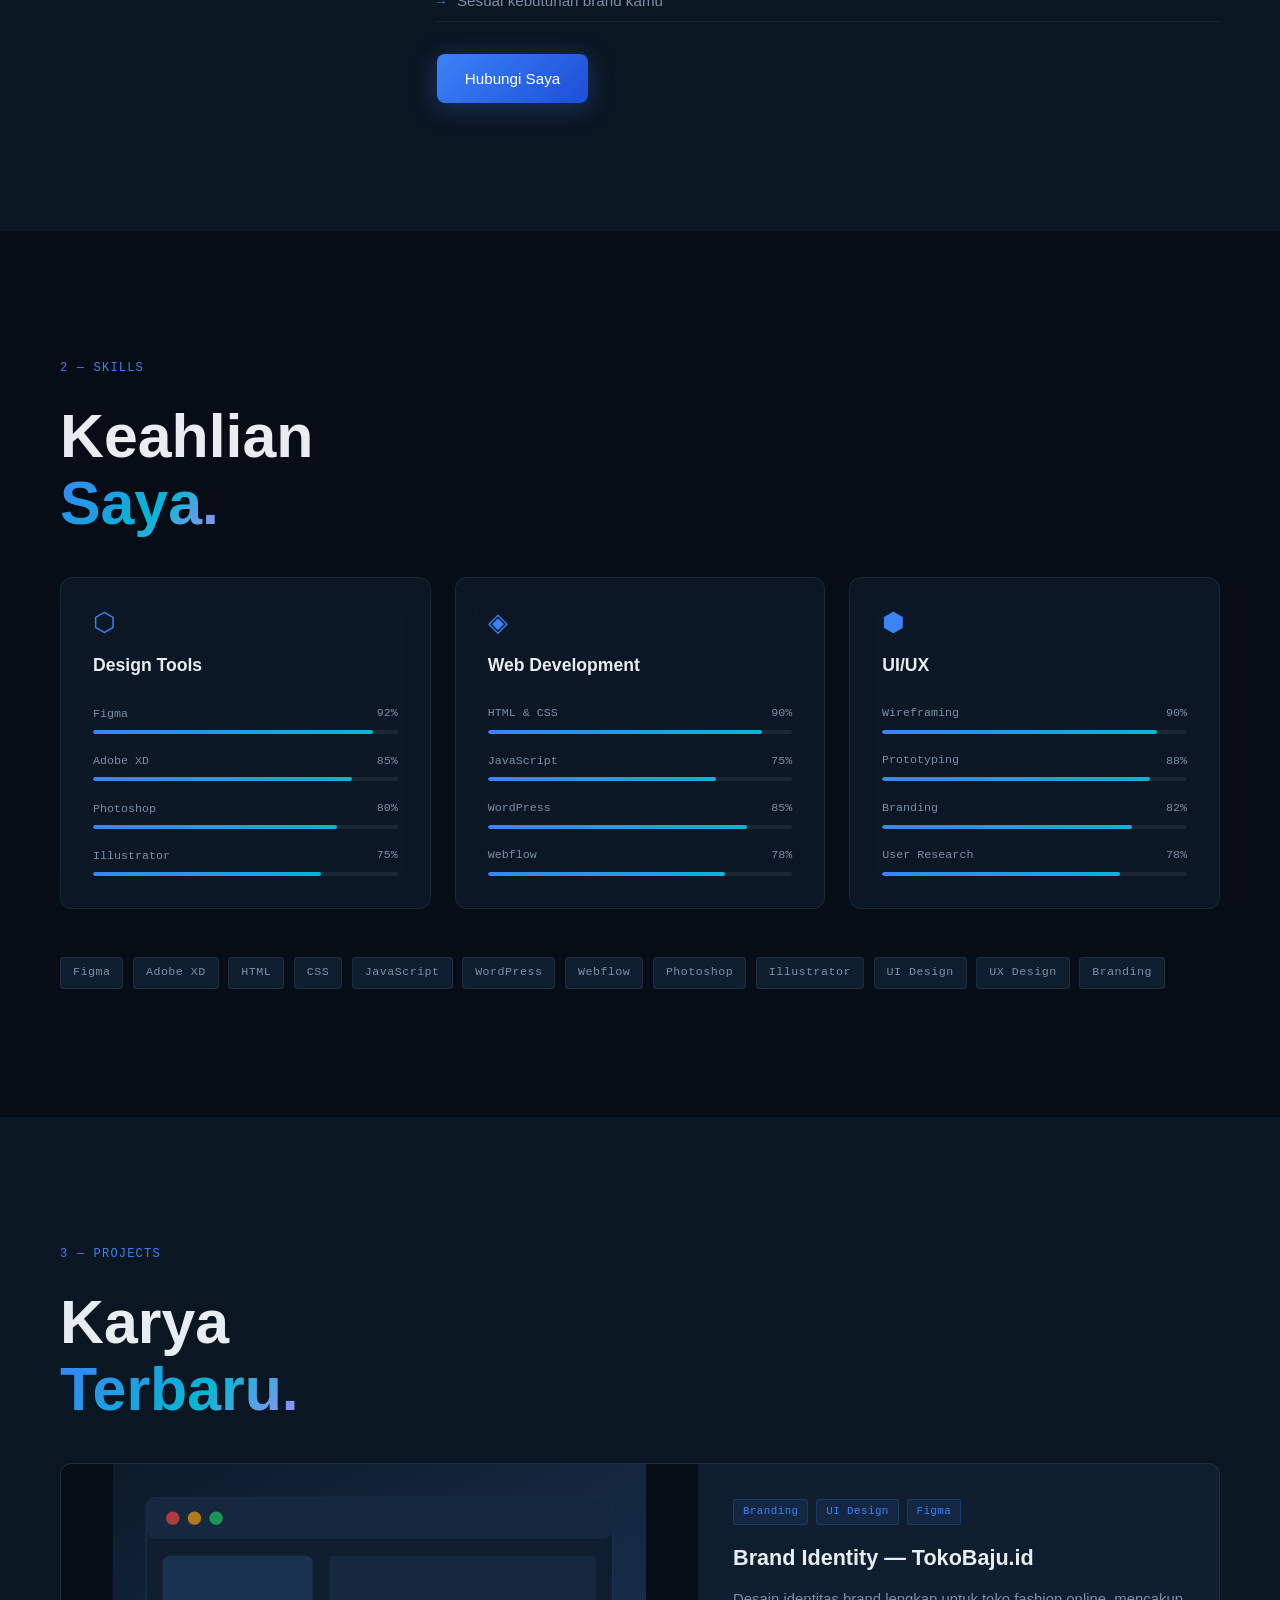
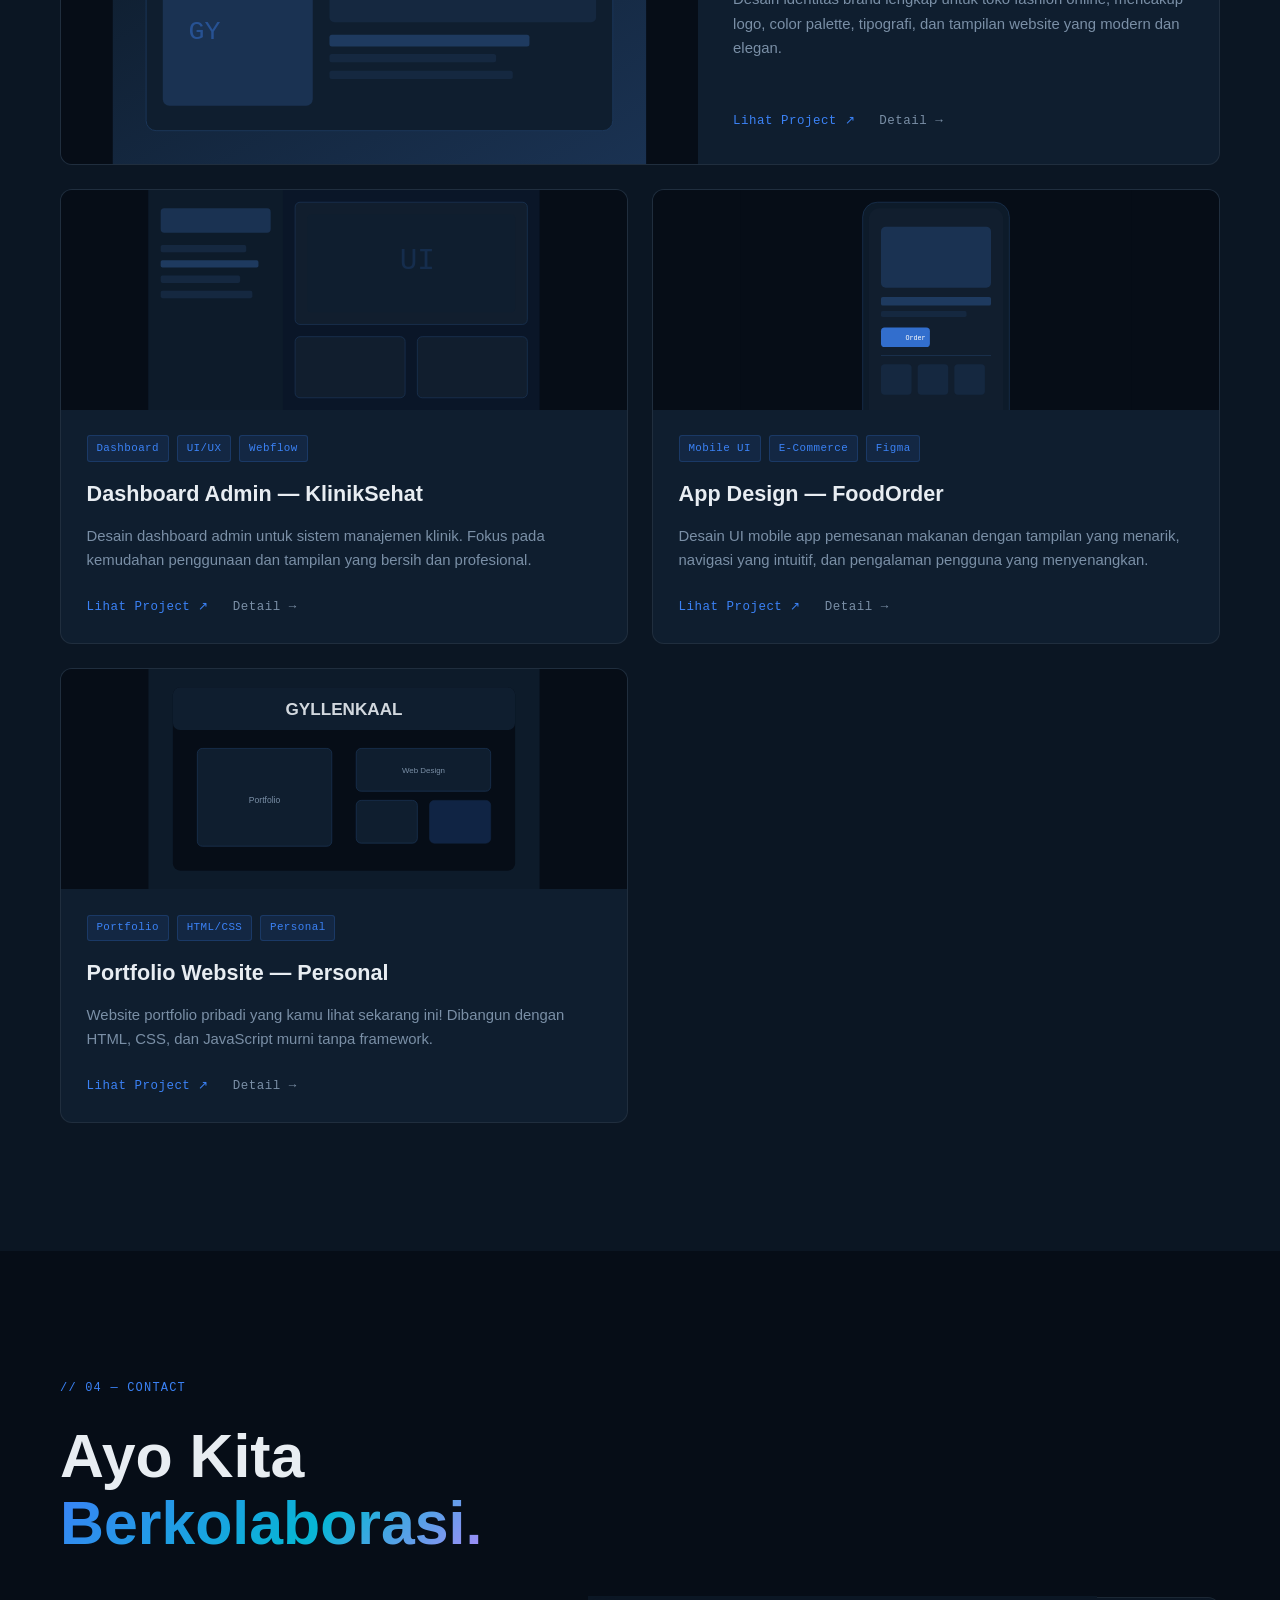
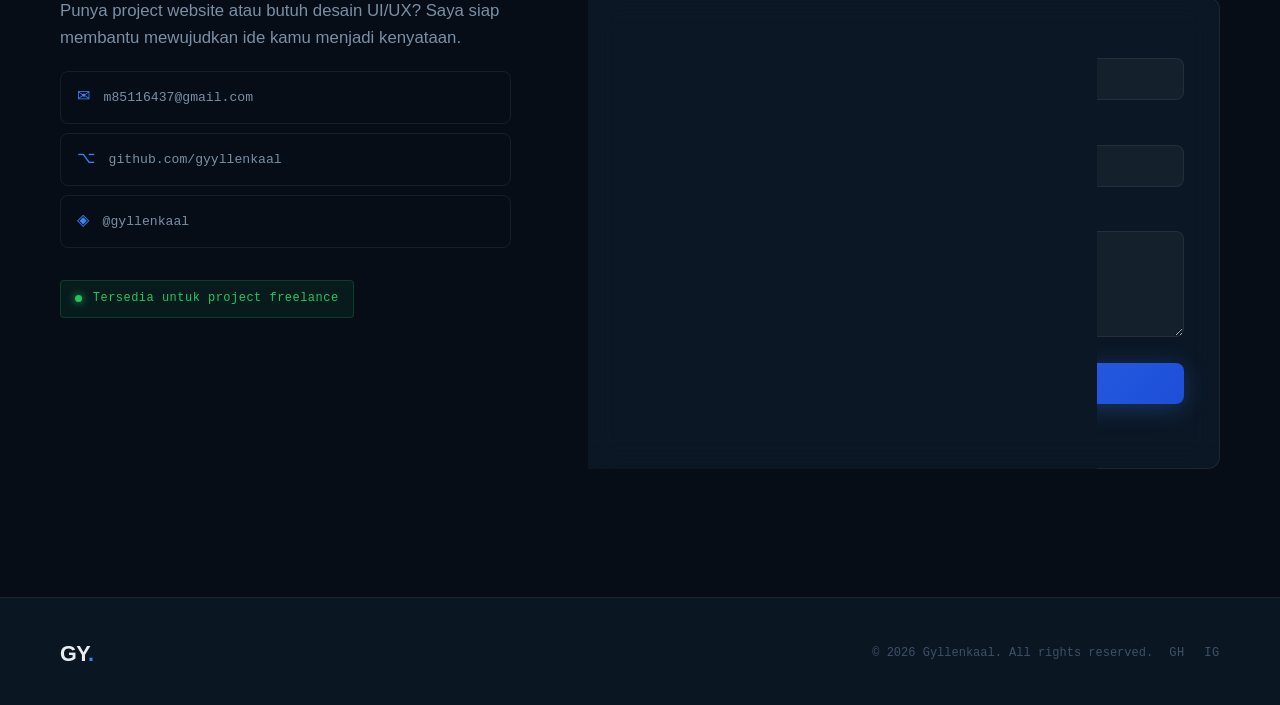
==== commit 22babe89: "Update section labels to remove leading zeros" ====
--- a/index.html
+++ b/index.html
@@ -64,7 +64,7 @@
   <!-- ABOUT -->
   <section class="section about" id="about" aria-label="About Me">
     <div class="container">
-      <div class="section-label reveal">// 01 — About</div>
+      <div class="section-label reveal">1 — About</div>
       <div class="about-grid">
         <div class="about-portrait reveal">
           <div class="portrait-frame">
@@ -99,7 +99,7 @@
   <!-- SKILLS -->
   <section class="section skills" id="skills" aria-label="Skills">
     <div class="container">
-      <div class="section-label reveal">// 02 — Skills</div>
+      <div class="section-label reveal">2 — Skills</div>
       <h2 class="section-heading reveal">Keahlian<br /><span class="gradient-text">Saya.</span></h2>
       <div class="skills-grid">
         <article class="skill-card reveal">
@@ -183,7 +183,7 @@
   <!-- PROJECTS -->
   <section class="section projects" id="projects" aria-label="Projects">
     <div class="container">
-      <div class="section-label reveal">// 03 — Projects</div>
+      <div class="section-label reveal">3 — Projects</div>
       <h2 class="section-heading reveal">Karya<br /><span class="gradient-text">Terbaru.</span></h2>
       <div class="projects-grid">
         <article class="project-card project-featured reveal">
--- a/style.css
+++ b/style.css
@@ -0,0 +1,900 @@
+/* ════════════════════════════════════════════════════════
+   PORTFOLIO — STYLE.CSS
+   Theme: Cold steel dark | Syne + DM Mono + DM Sans
+   ════════════════════════════════════════════════════════ */
+
+/* ─── RESET & BASE ─────────────────────────────────────── */
+*, *::before, *::after { box-sizing: border-box; margin: 0; padding: 0; }
+
+:root {
+  /* Palette */
+  --bg:           #060d17;
+  --bg-2:         #0b1623;
+  --bg-card:      #0f1e2f;
+  --bg-glass:     rgba(15, 30, 47, 0.6);
+  --border:       rgba(255,255,255,0.07);
+  --border-hover: rgba(59,130,246,0.4);
+
+  --text-primary:   #e8edf2;
+  --text-secondary: #7a8fa6;
+  --text-muted:     #3d5166;
+
+  --accent:       #3b82f6;       /* electric blue */
+  --accent-2:     #06b6d4;       /* cyan */
+  --accent-warm:  #f59e0b;       /* amber */
+  --green:        #22c55e;
+
+  /* Gradients */
+  --grad-text:    linear-gradient(135deg, #3b82f6 0%, #06b6d4 60%, #a78bfa 100%);
+  --grad-btn:     linear-gradient(135deg, #3b82f6 0%, #1d4ed8 100%);
+  --grad-bar:     linear-gradient(90deg, #3b82f6, #06b6d4);
+
+  /* Type */
+  --font-display: 'Syne', sans-serif;
+  --font-mono:    'DM Mono', monospace;
+  --font-body:    'DM Sans', sans-serif;
+
+  /* Spacing */
+  --section-pad: clamp(5rem, 10vw, 9rem);
+  --radius:      8px;
+
+  /* Transitions */
+  --ease: cubic-bezier(.25,.46,.45,.94);
+  --ease-out: cubic-bezier(.16,1,.3,1);
+}
+
+html { scroll-behavior: smooth; font-size: 16px; }
+
+body {
+  font-family: var(--font-body);
+  background: var(--bg);
+  color: var(--text-primary);
+  line-height: 1.65;
+  overflow-x: hidden;
+  -webkit-font-smoothing: antialiased;
+}
+
+/* Custom scrollbar */
+::-webkit-scrollbar { width: 5px; }
+::-webkit-scrollbar-track { background: var(--bg); }
+::-webkit-scrollbar-thumb { background: #1e3a5f; border-radius: 4px; }
+::-webkit-scrollbar-thumb:hover { background: var(--accent); }
+
+/* Selection */
+::selection { background: rgba(59,130,246,.25); color: var(--text-primary); }
+
+/* ─── UTILITIES ─────────────────────────────────────────── */
+.container {
+  width: min(1160px, 92%);
+  margin: 0 auto;
+}
+
+.section { padding: var(--section-pad) 0; }
+
+.section-label {
+  font-family: var(--font-mono);
+  font-size: .75rem;
+  color: var(--accent);
+  letter-spacing: .1em;
+  text-transform: uppercase;
+  margin-bottom: 1.5rem;
+  opacity: .9;
+}
+
+.section-heading {
+  font-family: var(--font-display);
+  font-size: clamp(2.2rem, 5vw, 3.8rem);
+  font-weight: 800;
+  line-height: 1.1;
+  margin-bottom: 2.5rem;
+  color: var(--text-primary);
+}
+
+.gradient-text {
+  background: var(--grad-text);
+  -webkit-background-clip: text;
+  -webkit-text-fill-color: transparent;
+  background-clip: text;
+}
+
+.body-text {
+  font-size: 1.05rem;
+  color: var(--text-secondary);
+  max-width: 56ch;
+  margin-bottom: 1.2rem;
+  font-weight: 300;
+}
+
+/* ─── BUTTONS ────────────────────────────────────────────── */
+.btn {
+  display: inline-flex;
+  align-items: center;
+  gap: .5rem;
+  padding: .75rem 1.75rem;
+  border-radius: var(--radius);
+  font-family: var(--font-body);
+  font-size: .95rem;
+  font-weight: 500;
+  text-decoration: none;
+  cursor: pointer;
+  border: none;
+  transition: transform .22s var(--ease), box-shadow .22s var(--ease), background .22s;
+}
+
+.btn-primary {
+  background: var(--grad-btn);
+  color: #fff;
+  box-shadow: 0 4px 24px rgba(59,130,246,.3);
+}
+.btn-primary:hover {
+  transform: translateY(-2px);
+  box-shadow: 0 8px 32px rgba(59,130,246,.45);
+}
+.btn-primary:active { transform: translateY(0); }
+
+.btn-ghost {
+  background: transparent;
+  color: var(--text-primary);
+  border: 1px solid var(--border);
+  backdrop-filter: blur(8px);
+}
+.btn-ghost:hover {
+  border-color: var(--accent);
+  color: var(--accent);
+  background: rgba(59,130,246,.07);
+  transform: translateY(-2px);
+}
+
+/* ─── SCROLL REVEAL ──────────────────────────────────────── */
+.reveal {
+  opacity: 0;
+  transform: translateY(28px);
+  transition: opacity .7s var(--ease-out), transform .7s var(--ease-out);
+}
+.reveal.visible {
+  opacity: 1;
+  transform: translateY(0);
+}
+
+
+/* ════════════════════════════════════════════════════════
+   NAVBAR
+   ════════════════════════════════════════════════════════ */
+.navbar {
+  position: fixed;
+  top: 0; left: 0; right: 0;
+  z-index: 100;
+  display: flex;
+  align-items: center;
+  padding: 1.1rem clamp(1.5rem, 4vw, 3.5rem);
+  background: transparent;
+  transition: background .4s, backdrop-filter .4s, border-bottom .4s;
+}
+.navbar.scrolled {
+  background: rgba(6,13,23,.85);
+  backdrop-filter: blur(20px);
+  -webkit-backdrop-filter: blur(20px);
+  border-bottom: 1px solid var(--border);
+}
+
+.nav-logo {
+  font-family: var(--font-display);
+  font-size: 1.35rem;
+  font-weight: 800;
+  color: var(--text-primary);
+  text-decoration: none;
+  letter-spacing: -.02em;
+  margin-right: auto;
+}
+.nav-logo .dot { color: var(--accent); }
+
+.nav-links {
+  list-style: none;
+  display: flex;
+  gap: 2.5rem;
+  margin-right: 2.5rem;
+}
+.nav-links a {
+  font-family: var(--font-mono);
+  font-size: .82rem;
+  color: var(--text-secondary);
+  text-decoration: none;
+  letter-spacing: .04em;
+  transition: color .2s;
+}
+.nav-links a:hover { color: var(--text-primary); }
+
+.nav-cta {
+  font-family: var(--font-mono);
+  font-size: .78rem;
+  padding: .5rem 1.2rem;
+  background: transparent;
+  border: 1px solid var(--accent);
+  color: var(--accent);
+  border-radius: var(--radius);
+  cursor: pointer;
+  transition: background .2s, color .2s;
+  letter-spacing: .05em;
+}
+.nav-cta:hover { background: var(--accent); color: #fff; }
+
+/* Hamburger */
+.hamburger {
+  display: none;
+  flex-direction: column;
+  gap: 5px;
+  background: none;
+  border: none;
+  cursor: pointer;
+  padding: 4px;
+  margin-left: 1rem;
+}
+.hamburger span {
+  display: block;
+  width: 22px;
+  height: 2px;
+  background: var(--text-primary);
+  border-radius: 2px;
+  transition: transform .3s, opacity .3s;
+}
+.hamburger.open span:nth-child(1) { transform: translateY(7px) rotate(45deg); }
+.hamburger.open span:nth-child(2) { opacity: 0; }
+.hamburger.open span:nth-child(3) { transform: translateY(-7px) rotate(-45deg); }
+
+/* Mobile nav */
+.mobile-nav {
+  display: none;
+  position: fixed;
+  inset: 0;
+  z-index: 90;
+  background: rgba(6,13,23,.97);
+  backdrop-filter: blur(20px);
+  flex-direction: column;
+  justify-content: center;
+  align-items: center;
+}
+.mobile-nav.open { display: flex; }
+.mobile-nav ul { list-style: none; text-align: center; }
+.mobile-nav li { margin: 1.5rem 0; }
+.mobile-link {
+  font-family: var(--font-display);
+  font-size: 2.2rem;
+  font-weight: 700;
+  color: var(--text-primary);
+  text-decoration: none;
+  letter-spacing: -.02em;
+  transition: color .2s;
+}
+.mobile-link:hover { color: var(--accent); }
+
+@media (max-width: 768px) {
+  .nav-links, .nav-cta { display: none; }
+  .hamburger { display: flex; }
+}
+
+
+/* ════════════════════════════════════════════════════════
+   HERO
+   ════════════════════════════════════════════════════════ */
+.hero {
+  position: relative;
+  min-height: 100svh;
+  display: flex;
+  align-items: center;
+  padding: 7rem clamp(1.5rem, 6vw, 5rem) 5rem;
+  overflow: hidden;
+}
+
+/* Ambient orbs */
+.orb {
+  position: absolute;
+  border-radius: 50%;
+  filter: blur(80px);
+  pointer-events: none;
+}
+.orb-1 {
+  width: 520px; height: 520px;
+  top: -120px; left: -80px;
+  background: radial-gradient(circle, rgba(59,130,246,.18) 0%, transparent 70%);
+  animation: orbFloat 12s ease-in-out infinite;
+}
+.orb-2 {
+  width: 400px; height: 400px;
+  bottom: 60px; right: -60px;
+  background: radial-gradient(circle, rgba(6,182,212,.14) 0%, transparent 70%);
+  animation: orbFloat 16s ease-in-out infinite reverse;
+}
+@keyframes orbFloat {
+  0%,100% { transform: translate(0,0) scale(1); }
+  50%      { transform: translate(20px,-30px) scale(1.05); }
+}
+
+/* Grid overlay */
+.grid-overlay {
+  position: absolute;
+  inset: 0;
+  background-image:
+    linear-gradient(rgba(255,255,255,.025) 1px, transparent 1px),
+    linear-gradient(90deg, rgba(255,255,255,.025) 1px, transparent 1px);
+  background-size: 60px 60px;
+  mask-image: radial-gradient(ellipse 80% 80% at 50% 50%, black 30%, transparent 100%);
+}
+
+/* Hero text */
+.hero-content { position: relative; z-index: 1; max-width: 800px; }
+
+.hero-eyebrow {
+  font-family: var(--font-mono);
+  font-size: .8rem;
+  color: var(--accent);
+  letter-spacing: .12em;
+  text-transform: uppercase;
+  margin-bottom: 1.5rem;
+  transition-delay: .1s;
+}
+
+.hero-name {
+  font-family: var(--font-display);
+  font-size: clamp(4rem, 11vw, 9rem);
+  font-weight: 800;
+  line-height: .95;
+  letter-spacing: -.03em;
+  margin-bottom: 1.75rem;
+  transition-delay: .2s;
+}
+.name-accent {
+  background: var(--grad-text);
+  -webkit-background-clip: text;
+  -webkit-text-fill-color: transparent;
+  background-clip: text;
+}
+
+.hero-tagline {
+  font-size: clamp(1rem, 2vw, 1.2rem);
+  color: var(--text-secondary);
+  font-weight: 300;
+  max-width: 52ch;
+  margin-bottom: 2.5rem;
+  line-height: 1.7;
+  transition-delay: .3s;
+}
+.hero-tagline em { font-style: italic; color: var(--text-primary); }
+.br-lg { display: block; }
+
+.hero-actions {
+  display: flex;
+  gap: 1rem;
+  flex-wrap: wrap;
+  transition-delay: .4s;
+}
+
+/* Floating code block */
+.hero-code {
+  position: absolute;
+  right: clamp(2rem, 8vw, 9rem);
+  top: 50%;
+  transform: translateY(-50%);
+  background: var(--bg-glass);
+  border: 1px solid var(--border);
+  backdrop-filter: blur(16px);
+  -webkit-backdrop-filter: blur(16px);
+  border-radius: 10px;
+  padding: 1.4rem 1.8rem;
+  font-family: var(--font-mono);
+  font-size: .82rem;
+  line-height: 1.9;
+  color: var(--text-secondary);
+  box-shadow: 0 20px 60px rgba(0,0,0,.5);
+  transition-delay: .5s;
+}
+.code-kw  { color: #c792ea; }
+.code-op  { color: var(--text-muted); }
+.code-str { color: #a5e844; }
+.code-bool{ color: var(--accent-warm); }
+
+@media (max-width: 900px) { .hero-code { display: none; } }
+
+/* Scroll hint */
+.scroll-hint {
+  position: absolute;
+  bottom: 2.5rem;
+  left: clamp(1.5rem, 6vw, 5rem);
+  display: flex;
+  align-items: center;
+  gap: .8rem;
+  transition-delay: .6s;
+}
+.scroll-hint span {
+  font-family: var(--font-mono);
+  font-size: .7rem;
+  color: var(--text-muted);
+  letter-spacing: .12em;
+  text-transform: uppercase;
+}
+.scroll-line {
+  width: 40px;
+  height: 1px;
+  background: var(--text-muted);
+  position: relative;
+  overflow: hidden;
+}
+.scroll-line::after {
+  content: '';
+  position: absolute;
+  inset: 0;
+  background: var(--accent);
+  transform: translateX(-100%);
+  animation: scrollPulse 2.5s ease-in-out infinite;
+}
+@keyframes scrollPulse {
+  0%   { transform: translateX(-100%); }
+  50%  { transform: translateX(0); }
+  100% { transform: translateX(100%); }
+}
+
+
+/* ════════════════════════════════════════════════════════
+   ABOUT
+   ════════════════════════════════════════════════════════ */
+.about { background: var(--bg-2); }
+
+.about-grid {
+  display: grid;
+  grid-template-columns: 300px 1fr;
+  gap: clamp(3rem, 6vw, 6rem);
+  align-items: start;
+}
+@media (max-width: 860px) {
+  .about-grid { grid-template-columns: 1fr; }
+}
+
+/* Portrait */
+.about-portrait { position: relative; }
+
+.portrait-frame {
+  width: 100%;
+  max-width: 280px;
+  border-radius: 12px;
+  overflow: hidden;
+  border: 1px solid var(--border);
+  box-shadow: 0 24px 64px rgba(0,0,0,.6);
+}
+.portrait-frame svg { width: 100%; display: block; }
+
+.stat-chips {
+  display: flex;
+  gap: .75rem;
+  margin-top: 1.2rem;
+  flex-wrap: wrap;
+}
+.chip {
+  background: var(--bg-glass);
+  border: 1px solid var(--border);
+  backdrop-filter: blur(10px);
+  border-radius: var(--radius);
+  padding: .6rem 1rem;
+  display: flex;
+  flex-direction: column;
+  align-items: center;
+  flex: 1;
+  min-width: 70px;
+  transition-delay: .1s;
+}
+.chip-num {
+  font-family: var(--font-display);
+  font-size: 1.4rem;
+  font-weight: 800;
+  color: var(--accent);
+}
+.chip-label {
+  font-family: var(--font-mono);
+  font-size: .65rem;
+  color: var(--text-muted);
+  letter-spacing: .06em;
+  text-align: center;
+  margin-top: 2px;
+}
+
+/* About text */
+.about-list {
+  list-style: none;
+  margin-top: 1.5rem;
+}
+.about-list li {
+  display: flex;
+  align-items: baseline;
+  gap: .75rem;
+  font-size: .95rem;
+  color: var(--text-secondary);
+  padding: .45rem 0;
+  border-bottom: 1px solid var(--border);
+}
+.list-arrow {
+  color: var(--accent);
+  font-family: var(--font-mono);
+  font-size: .85rem;
+  flex-shrink: 0;
+}
+
+
+/* ════════════════════════════════════════════════════════
+   SKILLS
+   ════════════════════════════════════════════════════════ */
+.skills { background: var(--bg); }
+
+.skills-grid {
+  display: grid;
+  grid-template-columns: repeat(3, 1fr);
+  gap: 1.5rem;
+  margin-bottom: 3rem;
+}
+@media (max-width: 960px) {
+  .skills-grid { grid-template-columns: 1fr; }
+}
+
+/* Skill card — glassmorphism */
+.skill-card {
+  background: var(--bg-glass);
+  border: 1px solid var(--border);
+  backdrop-filter: blur(16px);
+  -webkit-backdrop-filter: blur(16px);
+  border-radius: 12px;
+  padding: 2rem;
+  transition: border-color .3s, box-shadow .3s, transform .3s var(--ease);
+}
+.skill-card:hover {
+  border-color: var(--border-hover);
+  box-shadow: 0 0 40px rgba(59,130,246,.1);
+  transform: translateY(-4px);
+}
+
+.skill-card-icon {
+  font-size: 1.6rem;
+  color: var(--accent);
+  margin-bottom: 1rem;
+  line-height: 1;
+}
+.skill-card-title {
+  font-family: var(--font-display);
+  font-size: 1.1rem;
+  font-weight: 700;
+  color: var(--text-primary);
+  margin-bottom: 1.5rem;
+}
+
+/* Progress bars */
+.skill-bars { list-style: none; display: flex; flex-direction: column; gap: 1.1rem; }
+
+.bar-meta {
+  display: flex;
+  justify-content: space-between;
+  font-family: var(--font-mono);
+  font-size: .73rem;
+  color: var(--text-secondary);
+  margin-bottom: .4rem;
+}
+.bar-track {
+  height: 4px;
+  background: rgba(255,255,255,.07);
+  border-radius: 4px;
+  overflow: hidden;
+}
+.bar-fill {
+  height: 100%;
+  width: 0%;                     /* animated via JS */
+  background: var(--grad-bar);
+  border-radius: 4px;
+  transition: width 1.2s var(--ease-out);
+}
+
+/* Tech pill tags */
+.tech-tags {
+  display: flex;
+  flex-wrap: wrap;
+  gap: .6rem;
+}
+.tag {
+  font-family: var(--font-mono);
+  font-size: .73rem;
+  color: var(--text-secondary);
+  background: var(--bg-card);
+  border: 1px solid var(--border);
+  border-radius: 4px;
+  padding: .35rem .75rem;
+  letter-spacing: .04em;
+  transition: border-color .2s, color .2s;
+}
+.tag:hover { border-color: var(--accent); color: var(--accent); }
+
+
+/* ════════════════════════════════════════════════════════
+   PROJECTS
+   ════════════════════════════════════════════════════════ */
+.projects { background: var(--bg-2); }
+
+.projects-grid {
+  display: grid;
+  grid-template-columns: repeat(2, 1fr);
+  gap: 1.5rem;
+}
+@media (max-width: 820px) {
+  .projects-grid { grid-template-columns: 1fr; }
+}
+
+/* Project card */
+.project-card {
+  background: var(--bg-card);
+  border: 1px solid var(--border);
+  border-radius: 12px;
+  overflow: hidden;
+  display: flex;
+  flex-direction: column;
+  transition: border-color .3s, box-shadow .3s, transform .3s var(--ease);
+}
+.project-card:hover {
+  border-color: var(--border-hover);
+  box-shadow: 0 12px 48px rgba(59,130,246,.12);
+  transform: translateY(-5px);
+}
+
+/* Featured card spans full width */
+.project-featured {
+  grid-column: 1 / -1;
+  flex-direction: row;
+}
+.project-featured .project-img { flex: 0 0 55%; max-height: 300px; }
+.project-featured .project-body { padding: 2.2rem 2.2rem 2rem; }
+
+@media (max-width: 820px) {
+  .project-featured { flex-direction: column; }
+  .project-featured .project-img { max-height: 200px; }
+}
+
+.project-img {
+  overflow: hidden;
+  background: var(--bg);
+  max-height: 220px;
+}
+.project-img svg { width: 100%; height: 100%; display: block; object-fit: cover; }
+.project-img:hover svg { transform: scale(1.03); transition: transform .5s var(--ease); }
+
+.project-body { padding: 1.6rem; display: flex; flex-direction: column; flex: 1; }
+
+.project-meta { display: flex; gap: .5rem; flex-wrap: wrap; margin-bottom: .9rem; }
+.project-tag {
+  font-family: var(--font-mono);
+  font-size: .68rem;
+  color: var(--accent);
+  background: rgba(59,130,246,.1);
+  border: 1px solid rgba(59,130,246,.2);
+  border-radius: 3px;
+  padding: .2rem .55rem;
+  letter-spacing: .04em;
+}
+
+.project-title {
+  font-family: var(--font-display);
+  font-size: 1.35rem;
+  font-weight: 700;
+  color: var(--text-primary);
+  margin-bottom: .75rem;
+}
+
+.project-desc {
+  font-size: .93rem;
+  color: var(--text-secondary);
+  line-height: 1.65;
+  flex: 1;
+  margin-bottom: 1.5rem;
+}
+
+.project-links { display: flex; gap: 1.5rem; margin-top: auto; align-items: center; }
+
+.project-link {
+  font-family: var(--font-mono);
+  font-size: .78rem;
+  color: var(--accent);
+  text-decoration: none;
+  letter-spacing: .04em;
+  transition: color .2s;
+}
+.project-link:hover { color: var(--accent-2); }
+
+.project-link-ghost {
+  color: var(--text-secondary);
+}
+.project-link-ghost:hover { color: var(--text-primary); }
+
+
+/* ════════════════════════════════════════════════════════
+   CONTACT
+   ════════════════════════════════════════════════════════ */
+.contact { background: var(--bg); }
+
+.contact-grid {
+  display: grid;
+  grid-template-columns: 1fr 1.4fr;
+  gap: clamp(3rem, 6vw, 6rem);
+  align-items: start;
+}
+@media (max-width: 840px) {
+  .contact-grid { grid-template-columns: 1fr; }
+}
+
+.contact-links {
+  list-style: none;
+  display: flex;
+  flex-direction: column;
+  gap: .6rem;
+  margin-bottom: 2rem;
+}
+.contact-link {
+  display: flex;
+  align-items: center;
+  gap: .85rem;
+  font-size: .95rem;
+  color: var(--text-secondary);
+  text-decoration: none;
+  padding: .75rem 1rem;
+  border: 1px solid var(--border);
+  border-radius: var(--radius);
+  transition: border-color .25s, color .25s, background .25s;
+  font-family: var(--font-mono);
+  font-size: .82rem;
+}
+.contact-link:hover {
+  border-color: var(--border-hover);
+  color: var(--text-primary);
+  background: rgba(59,130,246,.05);
+}
+.contact-icon {
+  font-size: 1rem;
+  color: var(--accent);
+  flex-shrink: 0;
+}
+
+/* Availability badge */
+.availability {
+  display: inline-flex;
+  align-items: center;
+  gap: .65rem;
+  font-family: var(--font-mono);
+  font-size: .75rem;
+  color: var(--green);
+  background: rgba(34,197,94,.08);
+  border: 1px solid rgba(34,197,94,.2);
+  border-radius: 4px;
+  padding: .5rem .9rem;
+  letter-spacing: .04em;
+}
+.avail-dot {
+  width: 7px; height: 7px;
+  border-radius: 50%;
+  background: var(--green);
+  box-shadow: 0 0 8px var(--green);
+  animation: pulse 2s infinite;
+  flex-shrink: 0;
+}
+@keyframes pulse {
+  0%,100% { box-shadow: 0 0 6px var(--green); }
+  50%      { box-shadow: 0 0 14px var(--green); }
+}
+
+/* Contact form */
+.contact-form-wrap {
+  background: var(--bg-glass);
+  border: 1px solid var(--border);
+  backdrop-filter: blur(16px);
+  -webkit-backdrop-filter: blur(16px);
+  border-radius: 12px;
+  padding: 2.2rem;
+}
+
+.form-row {
+  display: grid;
+  grid-template-columns: 1fr 1fr;
+  gap: 1.2rem;
+}
+@media (max-width: 560px) {
+  .form-row { grid-template-columns: 1fr; }
+}
+
+.form-group {
+  display: flex;
+  flex-direction: column;
+  gap: .4rem;
+  margin-bottom: 1.2rem;
+}
+.form-group label {
+  font-family: var(--font-mono);
+  font-size: .72rem;
+  color: var(--text-muted);
+  letter-spacing: .06em;
+  text-transform: uppercase;
+}
+.form-group input,
+.form-group textarea {
+  background: rgba(255,255,255,.04);
+  border: 1px solid var(--border);
+  border-radius: var(--radius);
+  color: var(--text-primary);
+  font-family: var(--font-body);
+  font-size: .92rem;
+  padding: .75rem 1rem;
+  transition: border-color .2s, box-shadow .2s;
+  resize: vertical;
+  outline: none;
+}
+.form-group input::placeholder,
+.form-group textarea::placeholder { color: var(--text-muted); }
+.form-group input:focus,
+.form-group textarea:focus {
+  border-color: var(--accent);
+  box-shadow: 0 0 0 3px rgba(59,130,246,.12);
+}
+
+.form-submit { width: 100%; justify-content: center; margin-top: .4rem; }
+.btn-arrow { transition: transform .2s; }
+.form-submit:hover .btn-arrow { transform: translateX(5px); }
+
+.form-success {
+  font-family: var(--font-mono);
+  font-size: .82rem;
+  color: var(--green);
+  text-align: center;
+  margin-top: .8rem;
+  min-height: 1.2em;
+}
+
+
+/* ════════════════════════════════════════════════════════
+   FOOTER
+   ════════════════════════════════════════════════════════ */
+.footer {
+  background: var(--bg-2);
+  border-top: 1px solid var(--border);
+  padding: 2.4rem 0;
+}
+.footer-inner {
+  display: flex;
+  align-items: center;
+  justify-content: space-between;
+  flex-wrap: wrap;
+  gap: 1rem;
+}
+.footer-copy {
+  font-family: var(--font-mono);
+  font-size: .75rem;
+  color: var(--text-muted);
+}
+.footer-socials {
+  display: flex;
+  gap: 1.2rem;
+}
+.footer-socials a {
+  font-family: var(--font-mono);
+  font-size: .75rem;
+  color: var(--text-muted);
+  text-decoration: none;
+  letter-spacing: .06em;
+  transition: color .2s;
+}
+.footer-socials a:hover { color: var(--accent); }
+
+/* ── FOTO PORTRAIT ─────────────────────────────────────── */
+.portrait-frame img {
+  width: 100%;
+  height: 100%;
+  object-fit: cover;
+  object-position: center top;
+  display: block;
+  border-radius: 12px;
+  filter: grayscale(20%) contrast(1.05);
+  transition: filter .4s;
+}
+.portrait-frame:hover img {
+  filter: grayscale(0%) contrast(1.1);
+}
+.portrait-frame {
+  height: 360px;
+}
